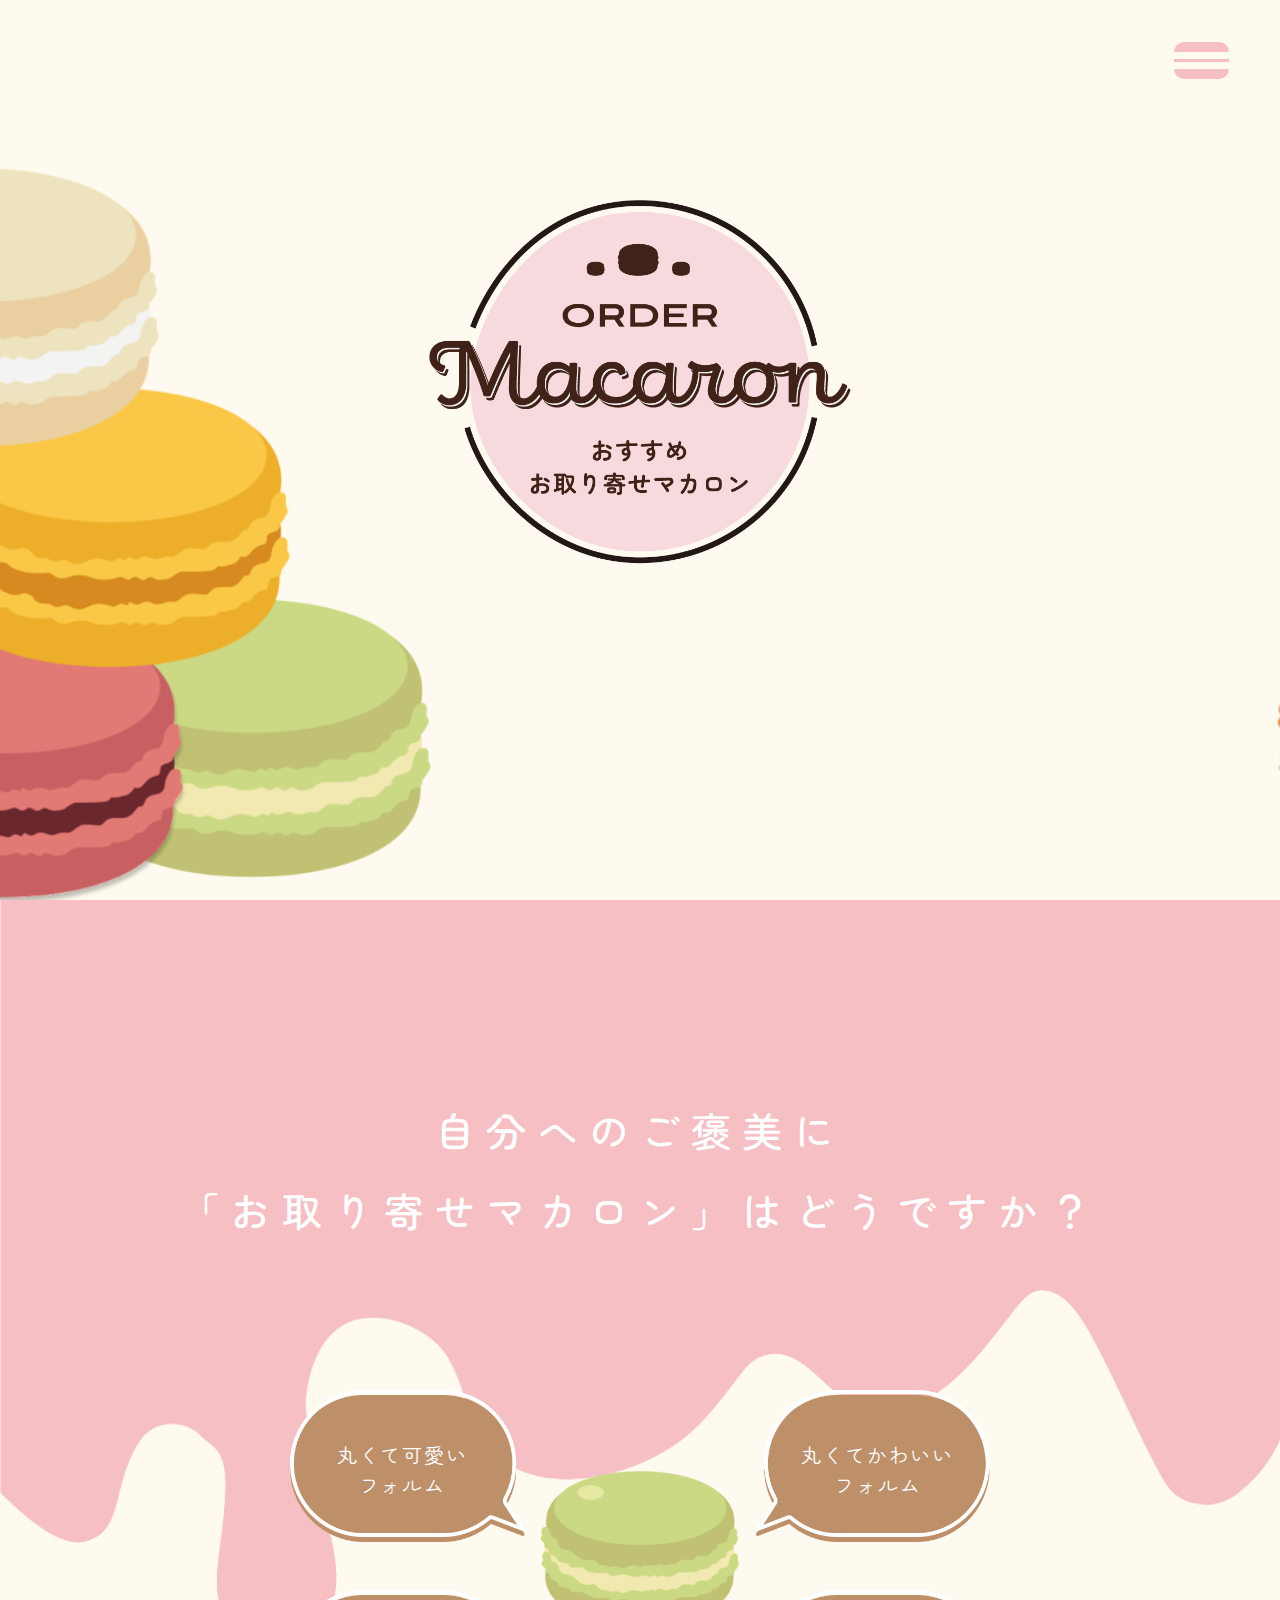
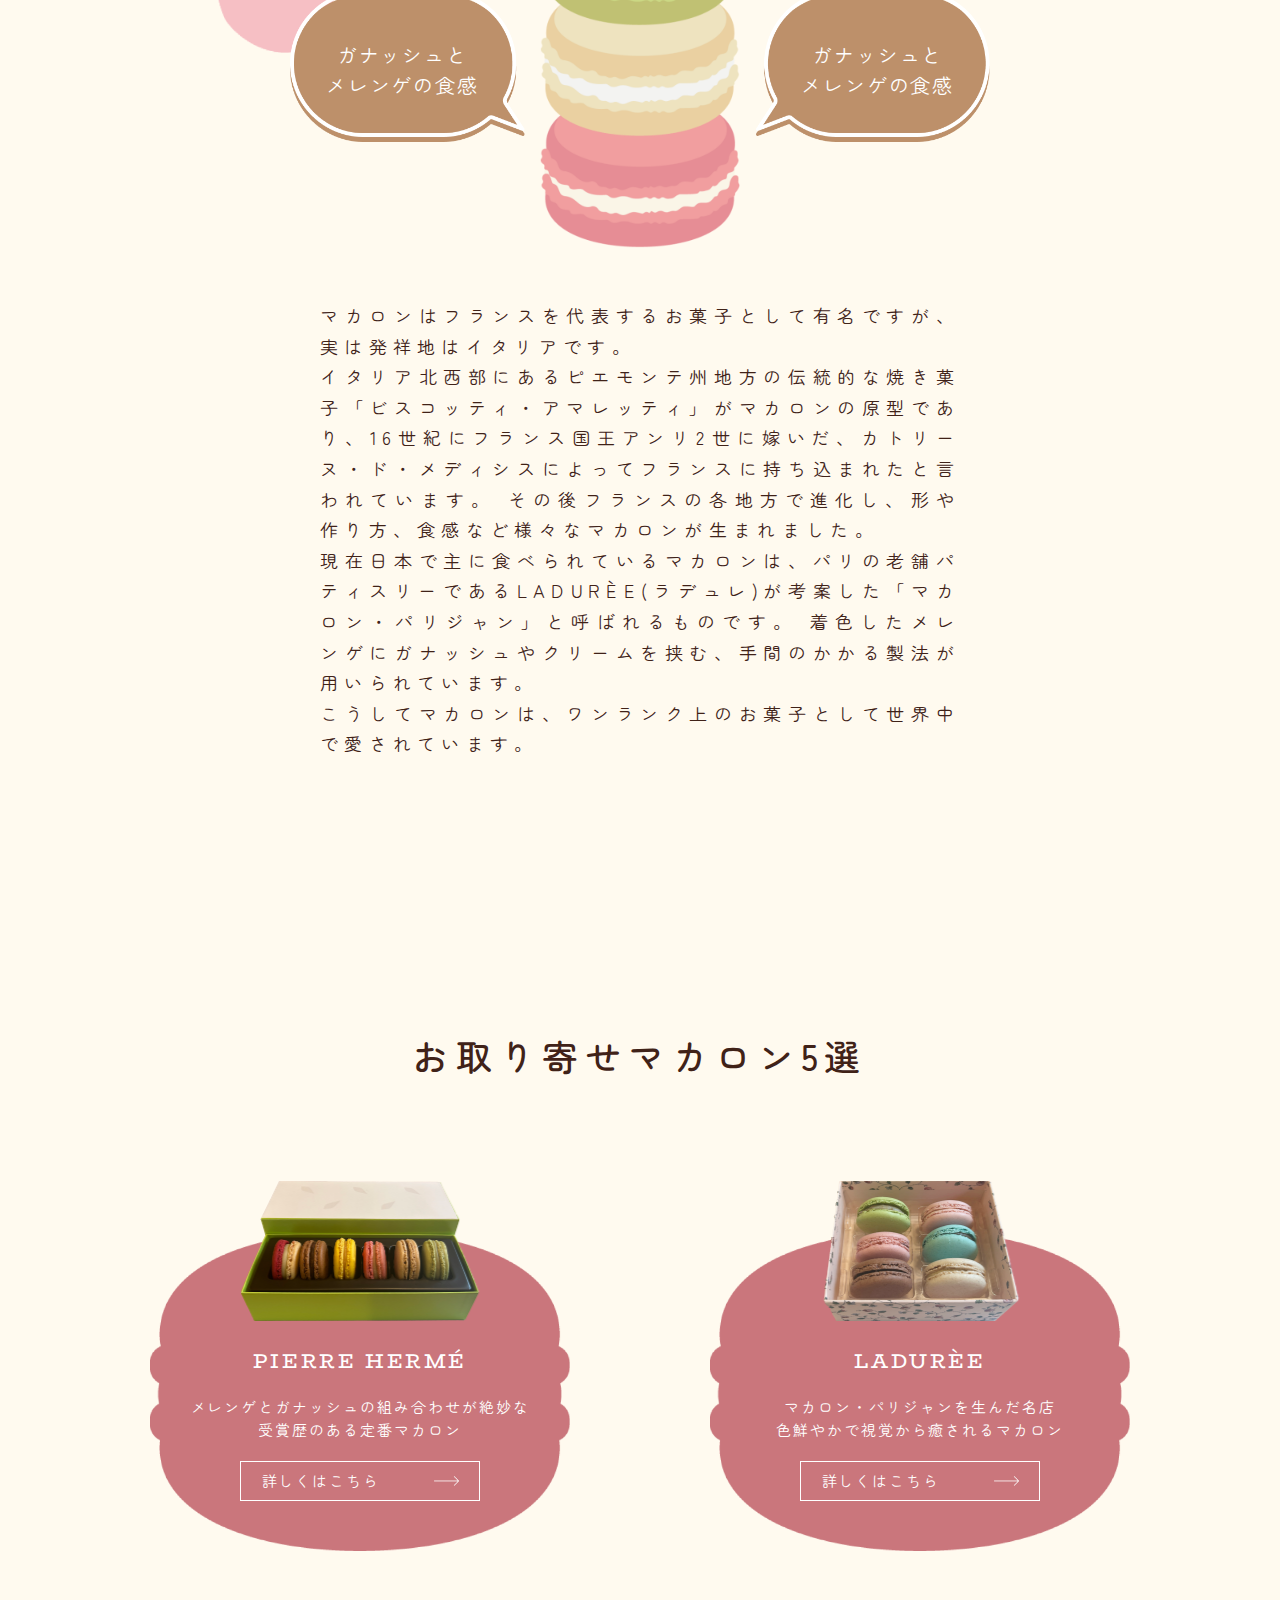
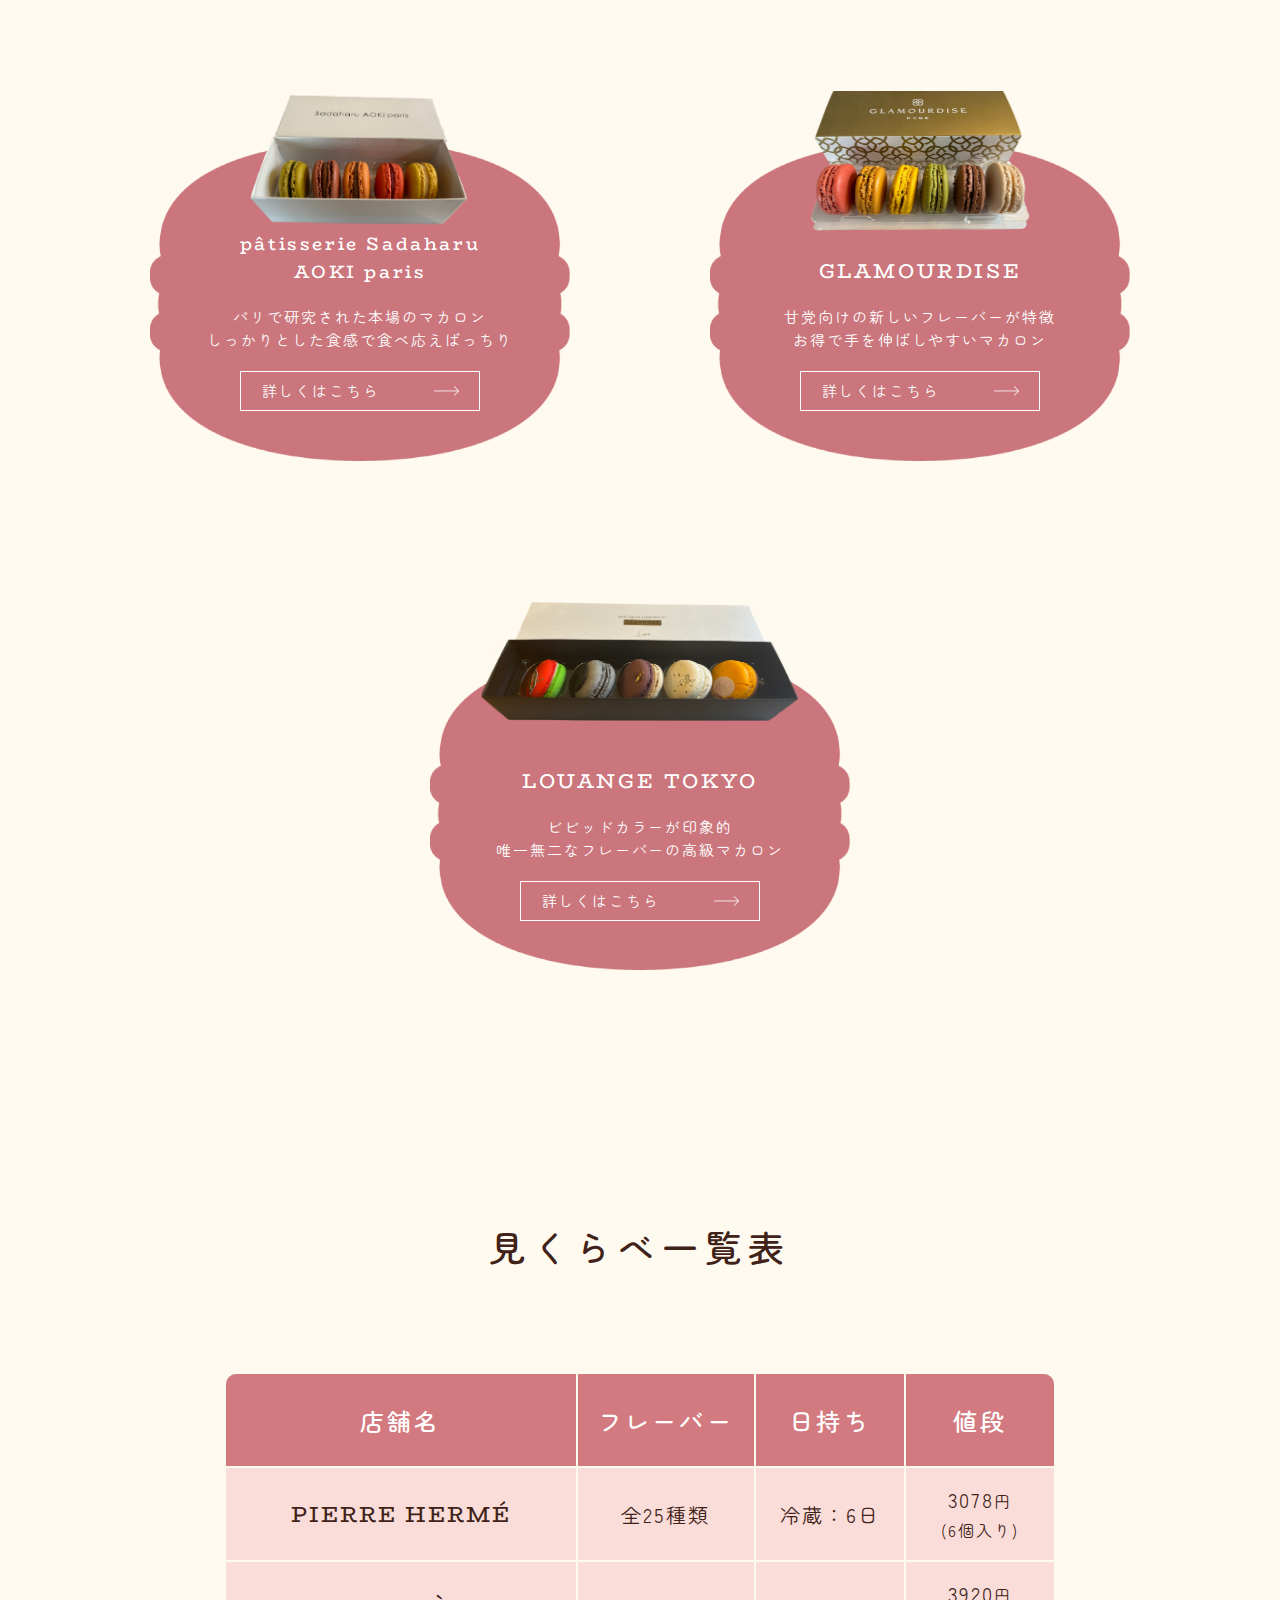
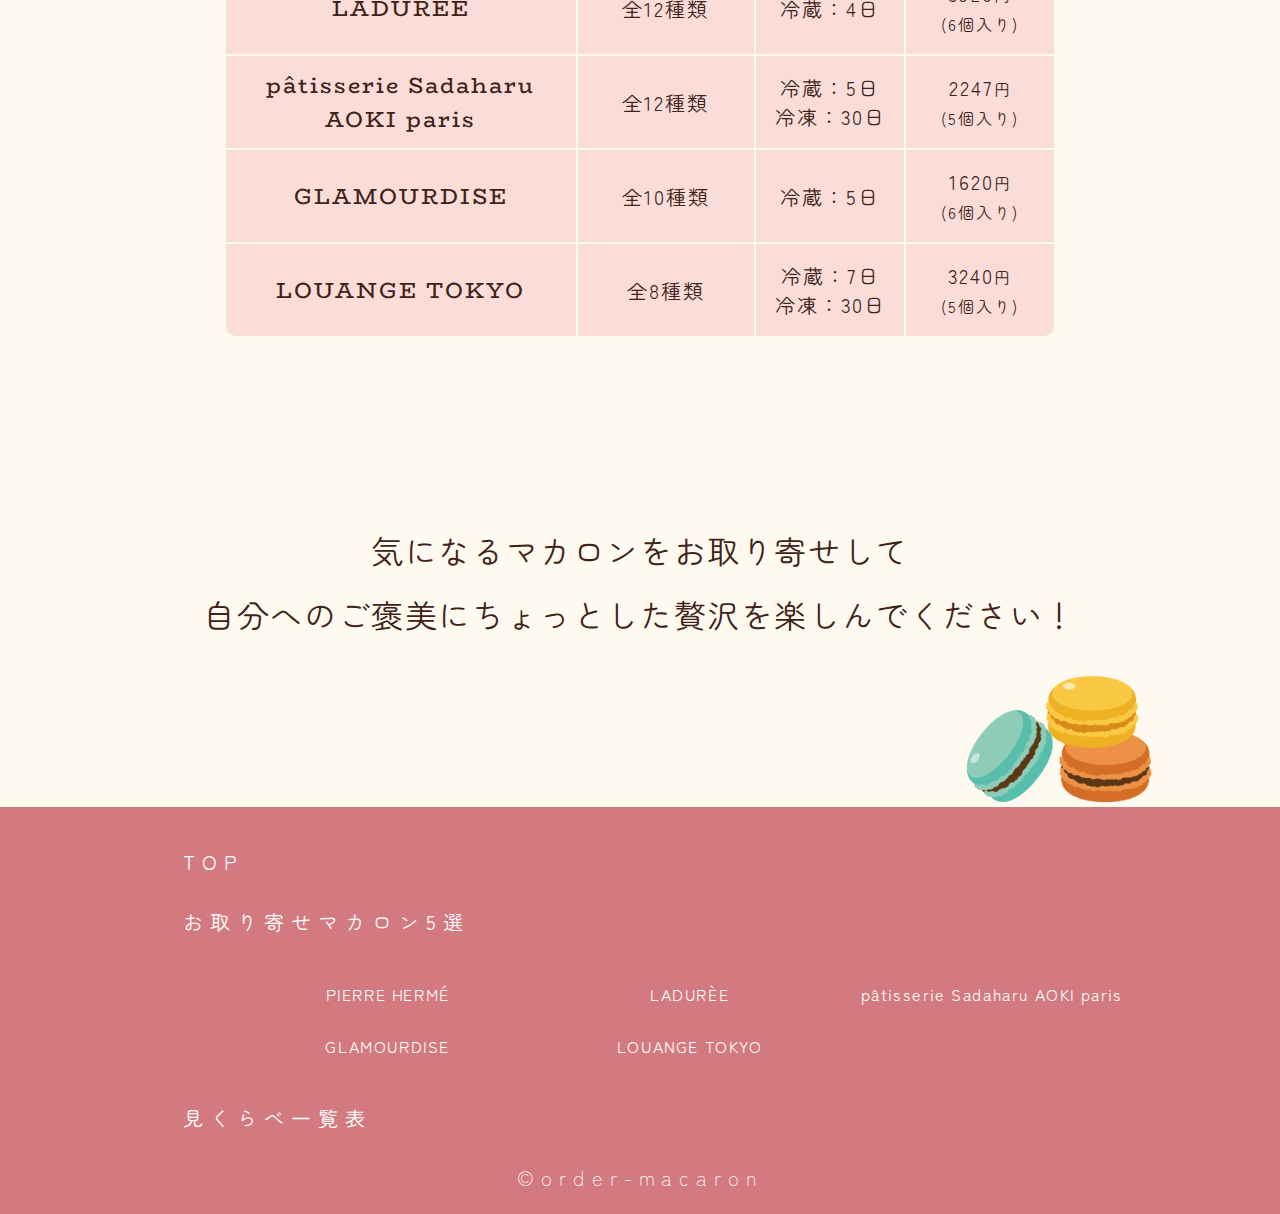
==== index.html @ c1f84b52 "9/28 11:53" ====
<!DOCTYPE html>
<html lang="ja">

<head>
    <meta charset="UTF-8">
    <meta name="viewport" content="width=device-width, initial-scale=1.0">
    <link rel="stylesheet" href="style.css">
    <link rel="shortcut icon" href="./img/favicon.ico">
    <link rel="preconnect" href="https://fonts.googleapis.com">
    <link rel="preconnect" href="https://fonts.gstatic.com" crossorigin>
    <link href="https://fonts.googleapis.com/css2?family=BioRhyme:wght@200;300;400&family=Zen+Maru+Gothic:wght@300;400;500&display=swap" rel="stylesheet">
    <script src="https://code.jquery.com/jquery-3.4.1.min.js" integrity="sha256-CSXorXvZcTkaix6Yvo6HppcZGetbYMGWSFlBw8HfCJo=" crossorigin="anonymous"></script>
    <script type="text/javascript" src="main.js"></script>
    <title>お取り寄せマカロン</title>
</head>

<body>
    <header>
        <div class="nav">
            <!-- ハンバーガーメニューの表示・非表示を切り替えるチェックボックス -->
            <input id="drawer_input" class="drawer_hidden" type="checkbox">
        
            <!-- ハンバーガーアイコン -->
            <label for="drawer_input" class="drawer_open"><span></span></label>
        
            <!-- メニュー -->
            <nav class="nav_content">
              <ul class="nav_list">
                <li class="nav_item nav_title">order-macaron</li>
                <li class="nav_item"><a href="index.html#firstview">TOP</a></li>
                <li class="nav_item"><a href="index.html#recommend">お取り寄せマカロン5選</a></li>
                <li class="nav_item"><div class="nav_shop">
                    <a href="pieere.html">PIERRE HERMÉ</a>
                    <a href="laduree.html">LADURÈE</a>
                    <a href="aoki.html">pâtisserie Sadaharu AOKI paris</a>
                    <a href="">GLAMOURDISE</a>
                    <a href="">LOUANGE TOKYO</a>
                </div></li>
                <li class="nav_item"><a href="index.html#summery-table">見くらべ一覧表</a></li>
              </ul>
            </nav>
            <div class="page-cover"></div>
        </div>
    </header>
    <section class="firstview" id="firstview">
        <h1><img class="logo" src="./img/logo8.png"></h1>
        <img class="sp-firstview" src="./img/firstview/sp_firstview.png">
    </section>
    <section class="about" id="about">
        <div class="about-image">
            <div class="about-background">
                <img class="about-pc" src="./img/about-bgimg-F6BFC4.png" alt="">
                <img class="about-sp" src="./img/about-bgimg-F6BFC4-SP.png" alt="">
            </div>
            <div class="about-contents">
                <p class="about-message">自分へのご褒美に</p>
                <p class="about-message ask">「お取り寄せマカロン」は<br class="message-br">どうですか？</p>
                <div class="about-main">
                    <div class="about-macarons">
                        <div class="macaron-tower">
                            <img class="green" src="./img/about/about-green.png" alt="">
                            <img class="white" src="./img/about/about-white.png" alt="">
                            <img class="pink" src="./img/about/about-pink.png" alt="">
                        </div>
                    </div>
                    <div class="speech-bubble">
                        <div class="speech-bubble-left">
                            <div class="left-top bubble-left">
                                <img class="bubble" src="./img/speech-bubble-left.png">
                                <p class="bubble-text">丸くて可愛い<br>フォルム</p>
                            </div>
                            <div class="left-bottom bubble-left">
                                <img class="bubble" src="./img/speech-bubble-left.png">
                                <p class="bubble-text">ガナッシュと<br>メレンゲの食感</p>
                            </div>
                        </div>
                        <div class="speech-bubble-right">
                            <div class="right-top bubble-right">
                                <img class="bubble" src="./img/speech-bubble-right.png">
                                <p class="bubble-text">丸くてかわいい<br>フォルム</p>
                            </div>
                            <div class="right-bottom bubble-right">
                                <img class="bubble" src="./img/speech-bubble-right.png">
                                <p class="bubble-text">ガナッシュと<br>メレンゲの食感</p>
                            </div>
                        </div>
                    </div>
                </div>
            </div>
        </div>
        <div class="about-text">
            <p class="history">マカロンはフランスを代表するお菓子として有名ですが、実は発祥地はイタリアです。<br>
                イタリア北西部にあるピエモンテ州地方の伝統的な焼き菓子「ビスコッティ・アマレッティ」がマカロンの原型であり、16世紀にフランス国王アンリ2世に嫁いだ、カトリーヌ・ド・メディシスによってフランスに持ち込まれたと言われています。
                その後フランスの各地方で進化し、形や作り方、食感など様々なマカロンが生まれました。<br>
                現在日本で主に食べられているマカロンは、パリの老舗パティスリーであるLADURÈE(ラデュレ)が考案した「マカロン・パリジャン」と呼ばれるものです。
                着色したメレンゲにガナッシュやクリームを挟む、手間のかかる製法が用いられています。<br>
                こうしてマカロンは、ワンランク上のお菓子として世界中で愛されています。
            </p>
        </div>
    </section>
    <section class="recommend" id="recommend">
        <h2>お取り寄せマカロン5選</h2>
        <div class="shop-info">
            <div class="shop pierre">
                <img class="shop-background" src="./img/shop-bgimg-D37A80.png" alt="">
                <div class="shop-text">
                    <img class="shop-image" src="./img/shop-img/pierre-img.png">
                    <h3>PIERRE HERMÉ</h3>
                    <p>メレンゲとガナッシュの組み合わせが絶妙な<br>
                        受賞歴のある定番マカロン</p>
                    <a href="pieere.html" class="btn">
                        <p>詳しくはこちら</p>
                        <img src="./img/arrow.png">
                    </a>
                </div>
            </div>
            <div class="shop laduree">
                <img class="shop-background" src="./img/shop-bgimg-D37A80.png" alt="">
                <div class="shop-text">
                    <img class="shop-image" src="./img/shop-img/laduree-img.png">
                    <h3>LADURÈE</h3>
                    <p>マカロン・パリジャンを生んだ名店<br>
                        色鮮やかで視覚から癒されるマカロン</p>
                    <a href="" class="btn">
                        <p>詳しくはこちら</p>
                        <img src="./img/arrow.png">
                    </a>
                </div>
            </div>
            <div class="shop aoki">
                <img class="shop-background" src="./img/shop-bgimg-D37A80.png" alt="">
                <div class="shop-text">
                    <img class="shop-image aoki-shop-image" src="./img/shop-img/aoki-img.png">
                    <h3>pâtisserie Sadaharu<br> 
                        AOKI paris</h3>
                    <p class="aoki-p">パリで研究された本場のマカロン<br>
                        しっかりとした食感で食べ応えばっちり</p>
                    <a href="" class="btn">
                        <p>詳しくはこちら</p>
                        <img src="./img/arrow.png">
                    </a>
                </div>
            </div>
            <div class="shop gramourdise">
                <img class="shop-background" src="./img/shop-bgimg-D37A80.png" alt="">
                <div class="shop-text">
                    <img class="shop-image" src="./img/shop-img/glamoudise-img.png">
                    <h3>GLAMOURDISE</h3>
                    <p>甘党向けの新しいフレーバーが特徴<br>
                        お得で手を伸ばしやすいマカロン</p>
                    <a href="" class="btn">
                        <p>詳しくはこちら</p>
                        <img src="./img/arrow.png">
                    </a>
                </div>
            </div>
            <div class="shop louange">
                <img class="shop-background" src="./img/shop-bgimg-D37A80.png" alt="">
                <div class="shop-text">
                    <img class="shop-image louage-shop-image" src="./img/shop-img/louange-img.png">
                    <h3>LOUANGE TOKYO</h3>
                    <p>ビビッドカラーが印象的<br>
                        唯一無二なフレーバーの高級マカロン</p>
                    <a href="" class="btn">
                        <p>詳しくはこちら</p>
                        <img src="./img/arrow.png">
                    </a>
                </div>
            </div>
        </div>
    </section>
    <section class="summary-table" id="summery-table">
        <h2>見くらべ一覧表</h2>
        <div class="table-pc">
            <table class="radius-table">
                <tr>
                    <th>店舗名</th>
                    <th>フレーバー</th>
                    <th>日持ち</th>
                    <th class="cost">値段</th>
                </tr>
                <tr>
                    <td class="shop-name"><a href="">PIERRE HERMÉ</a></td>
                    <td>全25種類</td>
                    <td class="keep-date">冷蔵：6日</td>
                    <td class="cost">3078<span>円<br>(6個入り)</span></td>
                </tr>
                <tr>
                    <td class="shop-name"><a href="">LADURÈE</a></td>
                    <td>全12種類</td>
                    <td class="keep-date">冷蔵：4日</td>
                    <td class="cost">3920<span>円<br>(6個入り)</span></td>
                </tr>
                <tr>
                    <td class="shop-name"><a href="">pâtisserie Sadaharu<br>AOKI paris</a></td>
                    <td>全12種類</td>
                    <td class="keep-date">冷蔵：5日<br>冷凍：30日</td>
                    <td class="cost">2247<span>円<br>(5個入り)</span></td>
                </tr>
                <tr>
                    <td class="shop-name"><a href="">GLAMOURDISE</a></td>
                    <td>全10種類</td>
                    <td class="keep-date">冷蔵：5日</td>
                    <td class="cost">1620<span>円<br>(6個入り)</span></td>
                </tr>
                <tr>
                    <td class="shop-name"><a href="">LOUANGE TOKYO</a></td>
                    <td>全8種類</td>
                    <td class="keep-date">冷蔵：7日<br>冷凍：30日</td>
                    <td class="cost">3240<span>円<br>(5個入り)</span></td>
                </tr>
            </table>
        </div>
        <div class="table-sp-cover">
            <div class="table-sp">
                <table class="each-table">
                    <tr><th class="shop-name">PIERRE HERMÉ</th></tr>
                    <tr><td class="shop-table-info">
                        <div>
                            <p>フレーバー<br><span>全25種類</span></p>
                            <p>日持ち<br><span>冷蔵：6日</span></p>
                            <p>値段<br><span>3078</span>円(6個入)</p>
                        </div>
                    </td></tr>
                </table>
                <table class="each-table">
                    <tr><th class="shop-name">LADURÈE</th></tr>
                    <tr><td class="shop-table-info">
                        <div>
                            <p>フレーバー<br><span>全12種類</span></p>
                            <p>日持ち<br><span>冷蔵：4日</span></p>
                            <p>値段<br><span>3920</span>円(6個入)</p>
                        </div>
                    </td></tr>
                </table>
                <table class="each-table aoki-sp">
                    <tr><th class="shop-name">pâtisserie Sadaharu AOKI paris</th></tr>
                    <tr><td class="shop-table-info">
                        <div>
                            <p>フレーバー<br><span>全12種類</span></p>
                            <p>日持ち<br><span>冷蔵：5日<br>冷凍：30日</span></p>
                            <p>値段<br><span>2247</span>円(5個入)</p>
                        </div>
                    </td></tr>
                </table>
                <table class="each-table">
                    <tr><th class="shop-name">GLAMOURDISE</th></tr>
                    <tr><td class="shop-table-info">
                        <div>
                            <p>フレーバー<br><span>全10種類</span></p>
                            <p>日持ち<br><span>冷蔵：5日</span></p>
                            <p>値段<br><span>1620</span>円(6個入)</p>
                        </div>
                    </td></tr>
                </table>
                <table class="each-table">
                    <tr><th class="shop-name">LOUANGE TOKYO</th></tr>
                    <tr><td class="shop-table-info">
                        <div>
                            <p>フレーバー<br><span>全8種類</span></p>
                            <p>日持ち<br><span>冷蔵：7日<br>冷凍：30日</span></p>
                            <p>値段<br><span>3240</span>円(5個入)</p>
                        </div>
                    </td></tr>
                </table>
            </div>
        </div>
        <p>気になるマカロンをお取り寄せして<br>
            自分へのご褒美に<br class="message-br">ちょっとした贅沢を楽しんでください！</p>
        <img src="./img/last-message-macaron.png">
    </section>
    <footer>
        <div class="footer-contents">
            <p><a href="#firstview">TOP</a></p>
            <p><a href="#recommend">お取り寄せマカロン5選</a></p>
            <table>
                <tr class="table-top">
                    <td><a href="pieere.html">PIERRE HERMÉ</a></td>
                    <td><a href="laduree.html">LADURÈE</a></td>
                    <td><a href="aoki.html">pâtisserie Sadaharu AOKI paris</a></td>
                </tr>
                <tr class="table-bottom">
                    <td><a href="">GLAMOURDISE</a></td>
                    <td><a href="">LOUANGE TOKYO</a></td>
                </tr>
            </table>
            <p><a href="#summery-table">見くらべ一覧表</a></p>
        </div>
        <p class="copywrite">&copy;order-macaron</p>
    </footer>
</body>

</html>
---- style.css ----
*{
    box-sizing: border-box;
    padding: 0;
    margin: 0;
    font-family: Zen Maru Gothic;
    text-decoration: none;
    list-style: none;
    border: none;
}

body{
    background-color: #FFFAEF;
}

.drawer_hidden {
    display: none;
  }
  
  .drawer_open {
    display: flex;
    height: 34px;
    width: 96%;
    padding-top: 60px;
    justify-content: flex-end;
    align-items: center;
    position: fixed;
    z-index: 100;
    cursor: pointer;
  }
 
  .drawer_open span,
  .drawer_open span:before,
  .drawer_open span:after {
    content: '';
    display: block;
    height: 3px;
    width: 55px;
    background: #F6BFC4;
    transition: 0.5s;
    position: absolute;
  }

  @media screen and (max-width:390px){
    .drawer_open span,
    .drawer_open span:before,
    .drawer_open span:after {
        width: 40px;
    }
  }
  .drawer_open span:before{
    height: 10px;
    border-radius: 15px 15px 0 0;
  }

  .drawer_open span:after{
    height: 10px;
    border-radius: 0 0 15px 15px;
  }

  .drawer_open span:before {
    bottom: 10px;
  }

  .drawer_open span:after {
    top: 10px;
  }

  @media screen and (max-width:390px){
    .drawer_open span:before{
        bottom: 6px;
    }

    .drawer_open span:after {
        top: 6px;
      }
  }

  #drawer_input:checked ~ .drawer_open span {
    background: rgba(255, 255, 255, 0);
  }
  
  #drawer_input:checked ~ .drawer_open span::before {
    bottom: 0;
    height: 3px;
    border-radius: 0;
    transform: rotate(45deg);
  }
  
  #drawer_input:checked ~ .drawer_open span::after {
    top: 0;
    height: 3px;
    border-radius: 0;
    transform: rotate(-45deg);
  }
    
  .nav_content {
    width: 100%;
    height: 100%;
    position: fixed;
    top: -120%;
    bottom: 100%;
    z-index: 99;
    background-image: url(./img/about-bgimg-402218.png);
    background-size: cover;
    transition: .5s;
  }

  @media screen and (max-width:390px){
    .nav_content{
        background-image: url(./img/about-bgimg-402218-SP.png);
        background-size: cover;
    }
  }
  
  .nav_list {
    list-style: none;
    margin-top: 36px;
  }

  .nav_list li{
    margin-bottom: 50px;
  }

  .nav_list li:nth-child(2){
    margin-top: 80px;
    margin-left: 200px;
  }

  .nav_list li:nth-child(3){
    margin-left: 200px;
  }

  .nav_list li:nth-child(4){
    margin-bottom: 0;
    margin-left: 200px;
  }

  .nav_list li:nth-child(5){
    margin-left: 200px;
  }

  .nav_title{
    color: #FFF;
    text-align: center;
    font-family: BioRhyme;
    font-size: 24px;
    font-style: normal;
    font-weight: 200;
    line-height: 150.023%;
    letter-spacing: 11.2px;
    margin-left: 0;
  }

  .nav_list a{
    color: #FFF;
    text-align: justify;
    font-family: Zen Maru Gothic;
    font-size: 26px;
    font-style: normal;
    font-weight: 400;
    line-height: 150.023%;
    letter-spacing: 9.8px;
    transition: 0.5s;
  }

.nav_shop{
    display: flex;
    flex-wrap: wrap;
    padding-left: 80px;
    font-size: 16px;
    width: 90%;
}

.nav_shop a{
    font-size: 20px;
    line-height: normal;
    letter-spacing: 2px;
    width: 370px;
    padding-bottom: 50px;
}

@media screen and (max-width:390px){
    .nav li{
        margin-bottom: 40px;
    }

    .nav_title{
        font-size: 13px;
        letter-spacing: 3.85px;
    }

    .nav_list a{
        font-size: 15px;
        letter-spacing: 5.25px;
    }

    .nav_shop{
        padding-left: 10.25%;
    }

    .nav_shop a{
        font-size: 14px;
        letter-spacing: 1.4px;
        padding-bottom: 25px;
    }

    .nav_list li:nth-child(2){
        margin-top: 80px;
        margin-left: 11.53%;
      }
    
      .nav_list li:nth-child(3){
        margin-left: 11.53%;
      }
    
      .nav_list li:nth-child(4){
        margin-bottom: 15px;
        margin-left: 11.53%;
      }
    
      .nav_list li:nth-child(5){
        margin-left: 11.53%;
      }
}

  .nav_list a:hover{
    color: #F6BFC4;
  }

  
  #drawer_input:checked ~ .nav_content {
    bottom: 10%;
    top: 0;
  }

  #drawer_input:checked ~ .page-cover{
	position: fixed;
	width: 100%;
	height: 100%;
	top: 0;
	left: 0;
	z-index: 90;
	background: #000;
    opacity: 0.5;
	display: block;
}

.firstview{
    height: 100vh;
    background-image: url(./img/pc-firstview.png);
    background-color: #FFFAEF;
    background-size: cover;
    text-align: center;
}

.logo{
    display: block;
    margin: 0 auto;
    width: 33%;
    padding-top: 200px;
}

@media screen and (max-width:390px){
    .firstview{
        background-image: none;
        height: 840px;
    }

    .logo{
        width: 64%;
    }
}


.sp-firstview{
    display: none;
}

@media screen and (max-width:390px){
    .sp-firstview{
        display: block;
        width: 70%;
        margin: 0 auto;
        margin-top: 150px;
    }
}

.about{
    position: relative;
}

.about-background{
    position: absolute;
    z-index: -1;
}

.about-background img{
    width: 100%;
}

.about-pc{
    display: block;
}

.about-sp{
    display: none;
}

@media screen and (max-width:390px){
    .about-pc{
        display: none;
    }

    .about-sp{
        display: block;
    }
}

.about-contents{
    padding-top: 200px;
    height: 100vh;
}

.about-message{
    color: #FFF;
    text-align: center;
    font-size: 40px;
    font-weight: 500;
    line-height: 150%;
    letter-spacing: 11.2px;

}

.message-br{
    display: none;
}

@media screen and (max-width:390px){
    .about-contents{
    padding-top: 50px;
    height: auto;
    }

    .about-message{
    font-size: 20px;
    line-height: 250%;
    letter-spacing: 8px;
    }

    .message-br{
        display: block;
    }
}

.ask{
    margin-top: 20px;
    margin-bottom: 150px;
}

.macaron-tower{
    position: relative;
    width: 200px;
    height: 370px;
    margin: 0 auto;
    margin-top: 80px;
}

@media screen and (max-width:390px){
    .macaron-tower{
        width: 100px;
        height: 195px;
        margin-top: 0px;
    }
}

.macaron-tower img{
    width: 100%;
}

.green{
    position: absolute;
    z-index: 3;
    top: 0;
}

.white{
    position: absolute;
    z-index: 2;
    top: 30%;
}

.pink{
    position: absolute;
    z-index: 1;
    top: 60%;
}

.about-main{
    position: relative;
}

.about-macarons{
    position: absolute;
    left: 50%;
    transform: translateX(-50%);
}

.speech-bubble{
    position: absolute; 
    display: flex;
    gap: 33%;
    margin: 0 auto;
    left: 50%;
    transform: translateX(-50%);
}

.speech-bubble-left{
    display: flex;
    flex-direction: column;
    width: 350px;
}

.bubble-left{
    position: relative;
}

.left-bottom{
    top: 200px;
}

.bubble{
    position: absolute;
    width: 100%;
}

.bubble-text{
    position: absolute;
    top: 50px;
    width: 100%;
    z-index: 2;
    color: #fff;
    text-align: center;
    font-family: Zen Maru Gothic;
    font-size: 20px;
    font-weight: 400;
    line-height: 150%;
    letter-spacing: 1.8px;
}

.speech-bubble-left p{
    padding-right: 10px;
}

.speech-bubble-right{
    display: flex;
    flex-direction: column;
    width: 350px;
}

.bubble-right{
    position: relative;
}

.right-bottom{
    top: 200px;
}

.speech-bubble-right p{
    padding-left: 10px;
}

@media screen and (max-width:390px){
    .about-main{
        top: -130px;
    }

    .about-macarons{
        top: 30px;
    }

    .left-bottom{
        top: 100px;
    }

    .right-bottom{
        top: 100px;
    }

    .speech-bubble{
        gap: 25%;
    }

    .speech-bubble-left{
        width: 160px;
    }

    .speech-bubble-right{
        width: 160px;
        margin-top: 35px;
    }

    .speech-bubble-left p{
        padding-right: 5px;
    }

    .speech-bubble-right p{
        padding-left: 5px;
    }

    .bubble-text{
        font-size: 12px;
        font-style: normal;
        font-weight: 400;
        line-height: 150%;
        letter-spacing: 1.8px;
        top: 21px;
    }
}

.about-text{
    margin-top: 100px;
}

.history{
    width: 50%;
    color: #402218;
    font-family: Zen Maru Gothic;
    font-size: 18px;
    font-style: normal;
    font-weight: 400;
    line-height: 170%;
    letter-spacing: 6.3px;
    text-align: justify;
    display: block;
    margin: 0 auto;
}

@media screen and (max-width:390px) {
    .about-text{
        margin-top: 300px;
    }

    .history{
        width: 82%;
        font-size: 15px;
        line-height: 150%;
        letter-spacing: 2.7px;
    }
}

.recommend{
    margin-top: 270px;
}

h2{
    color: #402218;
    text-align: center;
    font-family: Zen Maru Gothic;
    font-size: 36px;
    font-style: normal;
    font-weight: 500;
    letter-spacing: 7.2px;
}

@media screen and (max-width: 390px){
    .recommend{
        margin-top: 135px;
    }

    h2{
        font-size: 20px;
        font-style: normal;
        font-weight: 400;
        line-height: 100.023%;
        letter-spacing: 4px;
    }
}

.shop-info{
    margin: 0 auto;
    margin-top: 150px;
    display: flex;
    flex-wrap: wrap;
    justify-content: center;
    max-width: 1000px;
    gap: 140px;
}

.shop{
    width: 420px;
    display: flex;
    flex-direction: column;
    justify-content: center;
    margin-bottom: 50px;
}

.shop-background{
    width: 100%;
    position: relative;
}

.shop-text{
    position: absolute;
    text-align: center;
    width: 420px;
    display: flex;
    flex-direction: column;
    justify-content: center;
}

@media screen and (max-width:390px){
    .shop{
        width: 320px;
    }

    .shop-text{
        width: 320px;
    }
}

.shop-image{
    position: absolute;
    left: 50%;
    top: -45%;
    transform: translateX(-50%);
    height: 140px;
    display: block;
    margin: 0 auto;
}

.aoki.shop-image{
    top: -30%;
}

.louage-shop-image{
    height: 120px;
}

@media screen and (max-width:390px){
    .shop-image{
        top: -30%;
        height: 103px;
    }

    .aoki-shop-image{
        top: -40%;
    }

    .louage-shop-image{
        height: 90px;
    }
}

.shop-text h3{
    color: #fff;
    text-align: center;
    font-family: BioRhyme;
    font-size: 20px;
    font-style: normal;
    font-weight: 400;
    line-height: normal;
    letter-spacing: 2.6px;
    padding-top: 65px;
}

.aoki h3{
    font-size: 18px;
    padding-top: 40px;
}

@media screen and (max-width:390px){
    .aoki h3{
        font-size: 18px;
        line-height: 110%;
        letter-spacing: 1.8px;
    }
}

.shop-text p{
    color: #fff;
    text-align: center;
    font-family: Zen Maru Gothic;
    font-size: 15px;
    font-style: normal;
    font-weight: 400;
    line-height: 150.023%;
    letter-spacing: 1.95px;
    margin: 20px 0;
}

@media screen and (max-width:390px){
    .shop-text p{
        font-size: 13px;
        font-weight: 300;
        letter-spacing: 1.69px;
        margin: 15px 0;
    }
}

.aoki-p{
    margin-top: 0px;
}

.btn{
    color: #fff;
    display: flex;
    align-items: center;
    justify-content: space-between;
    border: #FFF solid 1px;
    height: 40px;
    margin: 0 90px;
    padding: 0 20.5px;
}

.btn img{
    width: 25px;
    height: 10px;
}

@media screen and (max-width:390px){
    .btn{
        padding: 0 7px;
        width: 166px;
        height: 35px;
        margin: 0 auto;
    }

    .btn img{
        width: 22.5px;
    }
}

.summary-table{
    margin-top: 200px;
}

.summary-table h2{
    margin-bottom: 100px;
}

.summary-table table{
    width: 65%;
    margin: 0 auto;
    border-width: none;
}

.summary-table th{
    background-color: #D37A80;
    height: 92px;
    color: #fff;
    font-size: 24px;
    font-style: normal;
    font-weight: 500;
    line-height: normal;
    letter-spacing: 3.12px;
    border: none;
}

.summary-table td{
    height: 92px;
    color: #402218;
    text-align: center;
    font-family: Zen Maru Gothic;
    font-size: 20px;
    font-style: normal;
    font-weight: 400;
    line-height: normal;
    letter-spacing: 2px;
    border: none;
}

.radius-table span{
    font-size: 16px;
}

.summary-table tr{
    background-color: rgba(246, 191, 196, 0.50);
    transition: 0.5s;
}

.summary-table tr:hover{
    background-color: rgba(246, 191, 196, 1.0);
}

.radius-table tr:first-child>*:first-child{
    border-radius: 10px 0 0 0;
}
.radius-table tr:first-child>*:last-child{
    border-radius: 0 10px 0 0;
}
.radius-table tr:last-child>*:first-child{
    border-radius: 0 0 0 10px;
}
.radius-table tr:last-child>*:last-child{
    border-radius: 0 0 10px 0;
}

.shop-name a{
    color: #402218;
    font-family: BioRhyme;
    font-size: 22px;
}

.keep-date{
    text-align: left;
    width: 18%;
}

.cost{
    width: 18%;
}

.summary-table p{
    color: #402218;
    text-align: center;
    font-family: Zen Maru Gothic;
    font-size: 32px;
    font-style: normal;
    font-weight: 400;
    line-height: 200%;
    letter-spacing: 1.6px;
    margin: 180px 0 30px;
}

.summary-table img{
    width: 15%;
    margin-left: 75%;
}

@media screen and (max-width:390px){
    .summary-table p{
        font-size: 16px;
        line-height: 250%; /* 40px */
        letter-spacing: 0.8px;
        margin-top: 100px;
    }

    .summary-table img{
        width: 35.9%;
        margin-left: 60%;
    }
}

.table-sp{
    display: none;
}

@media screen and (max-width:390px){
    .table-pc{
        display: none;
    }

    .table-sp{
        display: inline-block;
        width: 320px;
        margin-left: auto;
        margin-right: auto;
    }

    .table-sp-cover{
        text-align: center;
    }

    .summary-table table{
        width: 100%;
        display: flex;
        flex-direction: column;
        justify-content: center;
        margin-bottom: 30px;
    }

    .shop-table-info{
        width: 320px;
        height: 78px;
    }

    .each-table th{
        height: 40px;
        font-family: BioRhyme;
        font-size: 18px;
        line-height: normal;
        letter-spacing: 2px;
    }

    .aoki-sp th{
        font-size: 15px;
        letter-spacing: 1.8px;
    }

    .shop-table-info div{
        display: flex;
        flex-direction: row;
        justify-content: space-around;
        margin-top: 0;
        width: 320px;
    }

    .shop-table-info p{
        color: #402218;
        text-align: left;
        font-family: Zen Maru Gothic;
        font-size: 11px;
        font-style: normal;
        font-weight: 400;
        line-height: normal;
        letter-spacing: 1.1px;
        margin-top: 0;
        margin-bottom: 0;
    }

    .shop-table-info span{
        font-size: 15px;
        letter-spacing: 1.5px;
    }
}

footer{
    background-color: #D37A80;
    color: #FFF;
}

.footer-contents{
    padding: 40px 0 0 14.3%;
}

@media screen and (max-width:390px){
    .footer-contents{
        display: none;
    }
}

footer a{
    color: #fff;
    transition: 0.5s;
}

.footer-contents p{
    font-family: Zen Maru Gothic;
    font-size: 20px;
    font-style: normal;
    font-weight: 400;
    line-height: 150%;
    letter-spacing: 7px;
    padding-bottom: 30px;
}

.footer-contents a:hover{
    color: #F6BFC4;
}

.footer-contents table{
    margin-bottom: 30px;
    margin-left: 4.8%;
}

.footer-contents td{
    text-align: center;
    width: 300px;
    height: 50px;
}

.footer-contents td a{
    font-size: 16px;
    font-style: normal;
    font-weight: 400;
    line-height: normal;
    letter-spacing: 1.6px;
}


.copywrite{
    color: #FFF;
    text-align: center;
    font-family: Zen Maru Gothic;
    font-size: 20px;
    font-style: normal;
    font-weight: 300;
    line-height: 150%;
    letter-spacing: 7px;
    padding-bottom: 21px;
}

@media screen and (max-width:390px){
    .footer-contents p{
        margin-bottom: 0;
    }

    .copywrite{
        font-size: 12px;
        font-weight: 200;
        line-height: 150.023%;
        letter-spacing: 3.85px;
        padding: 7px 0 7px 0;
    }
}
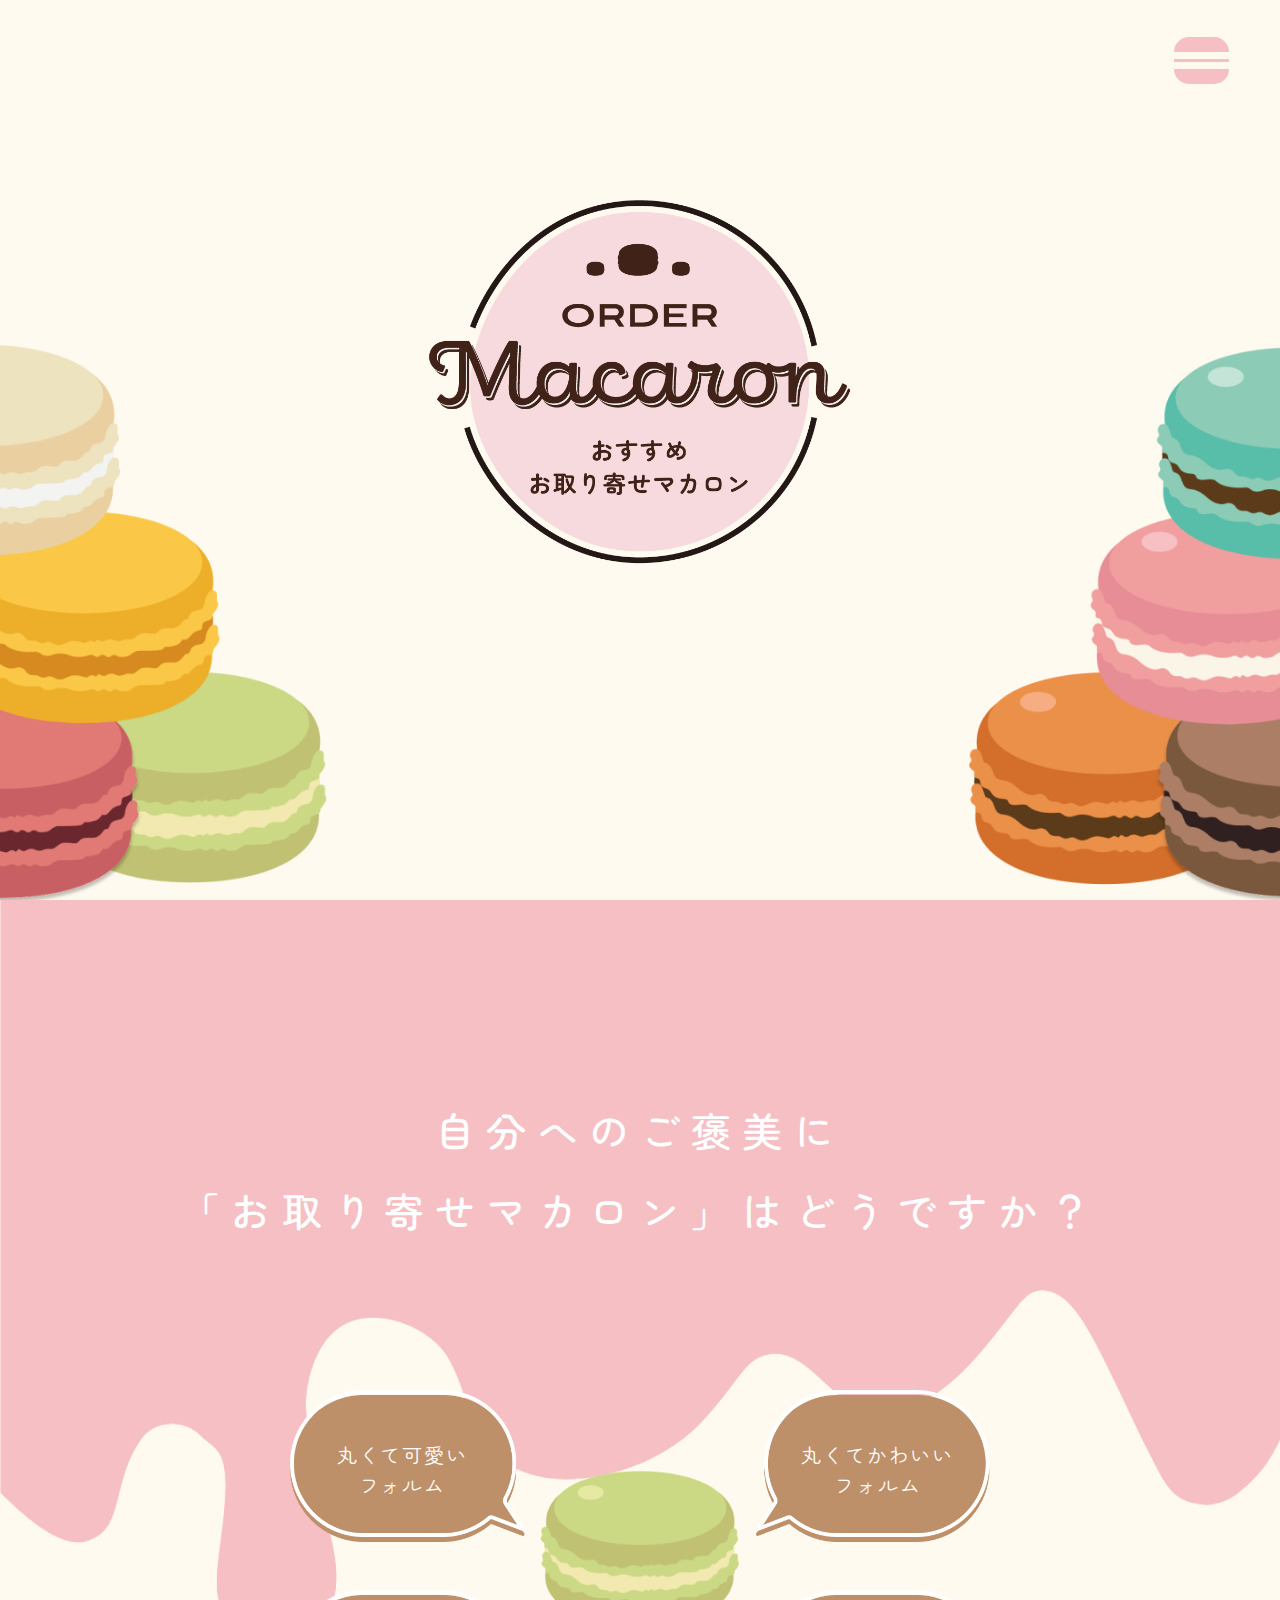
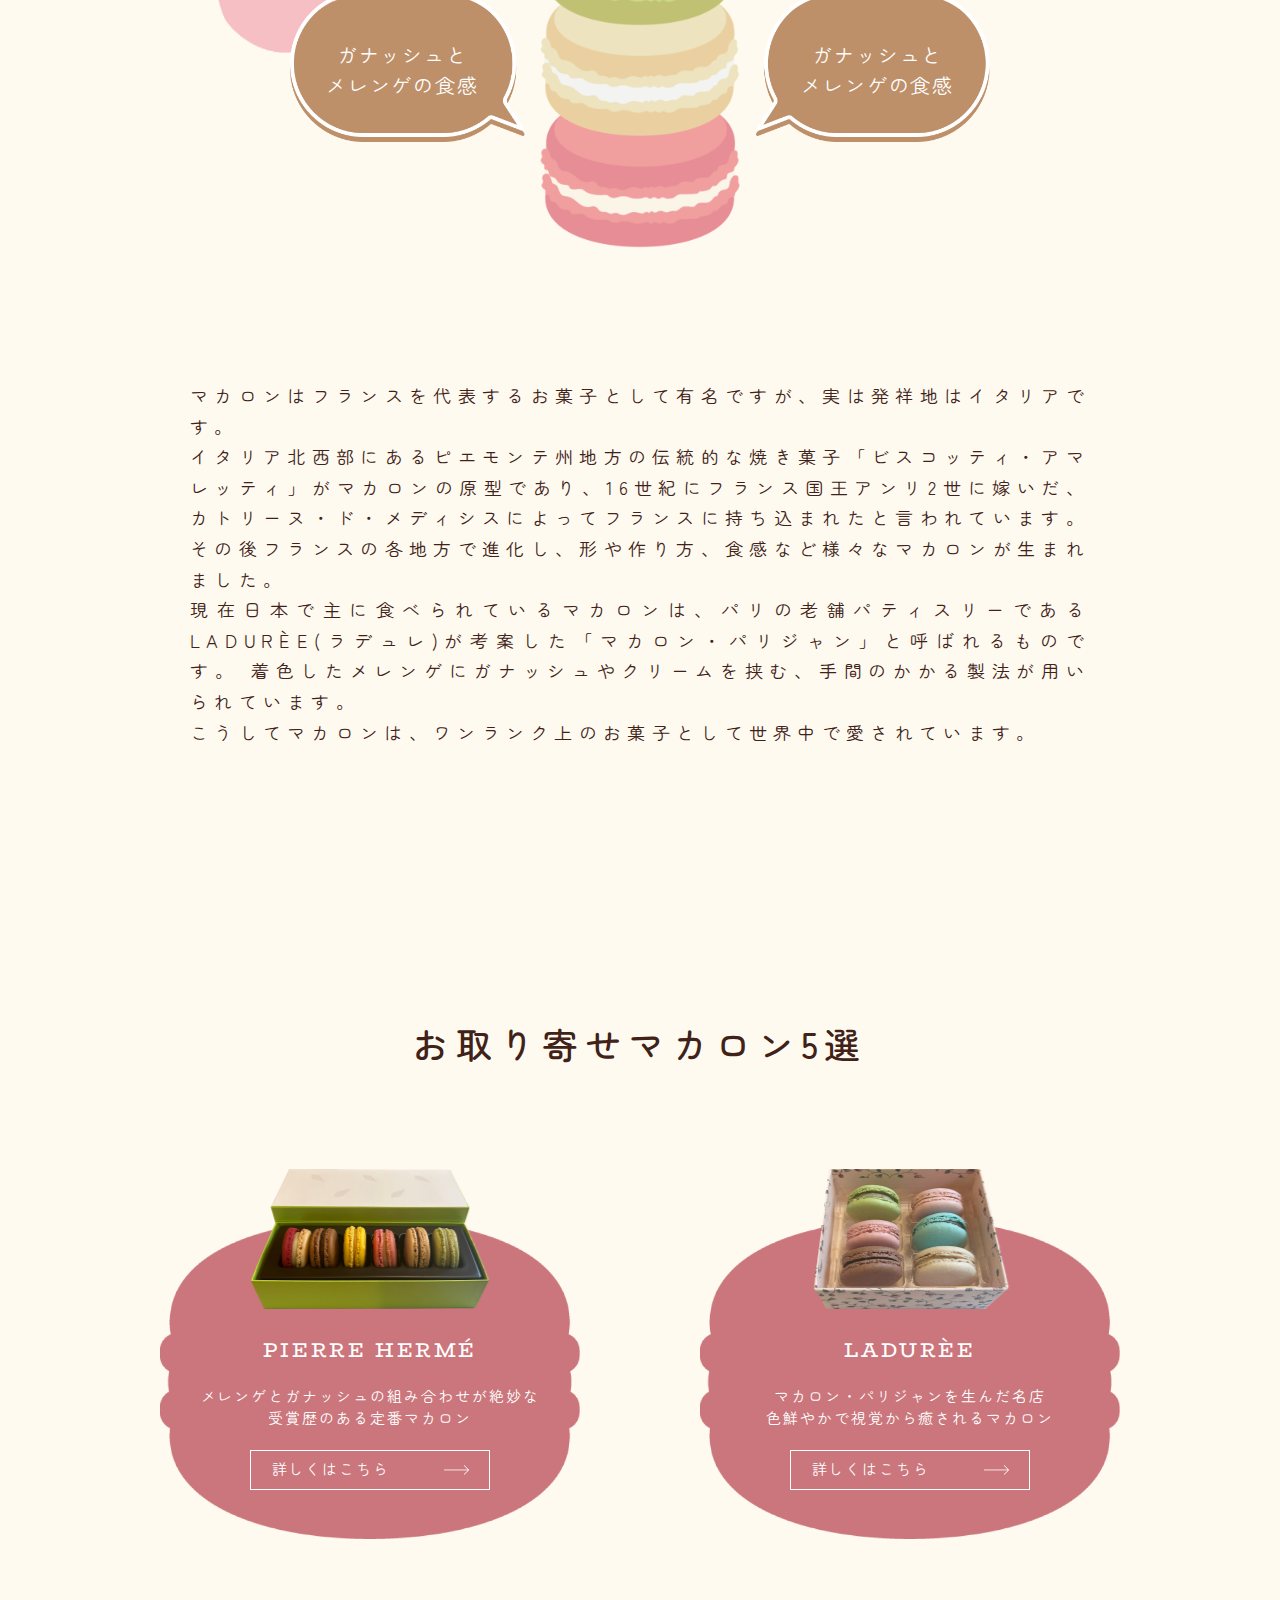
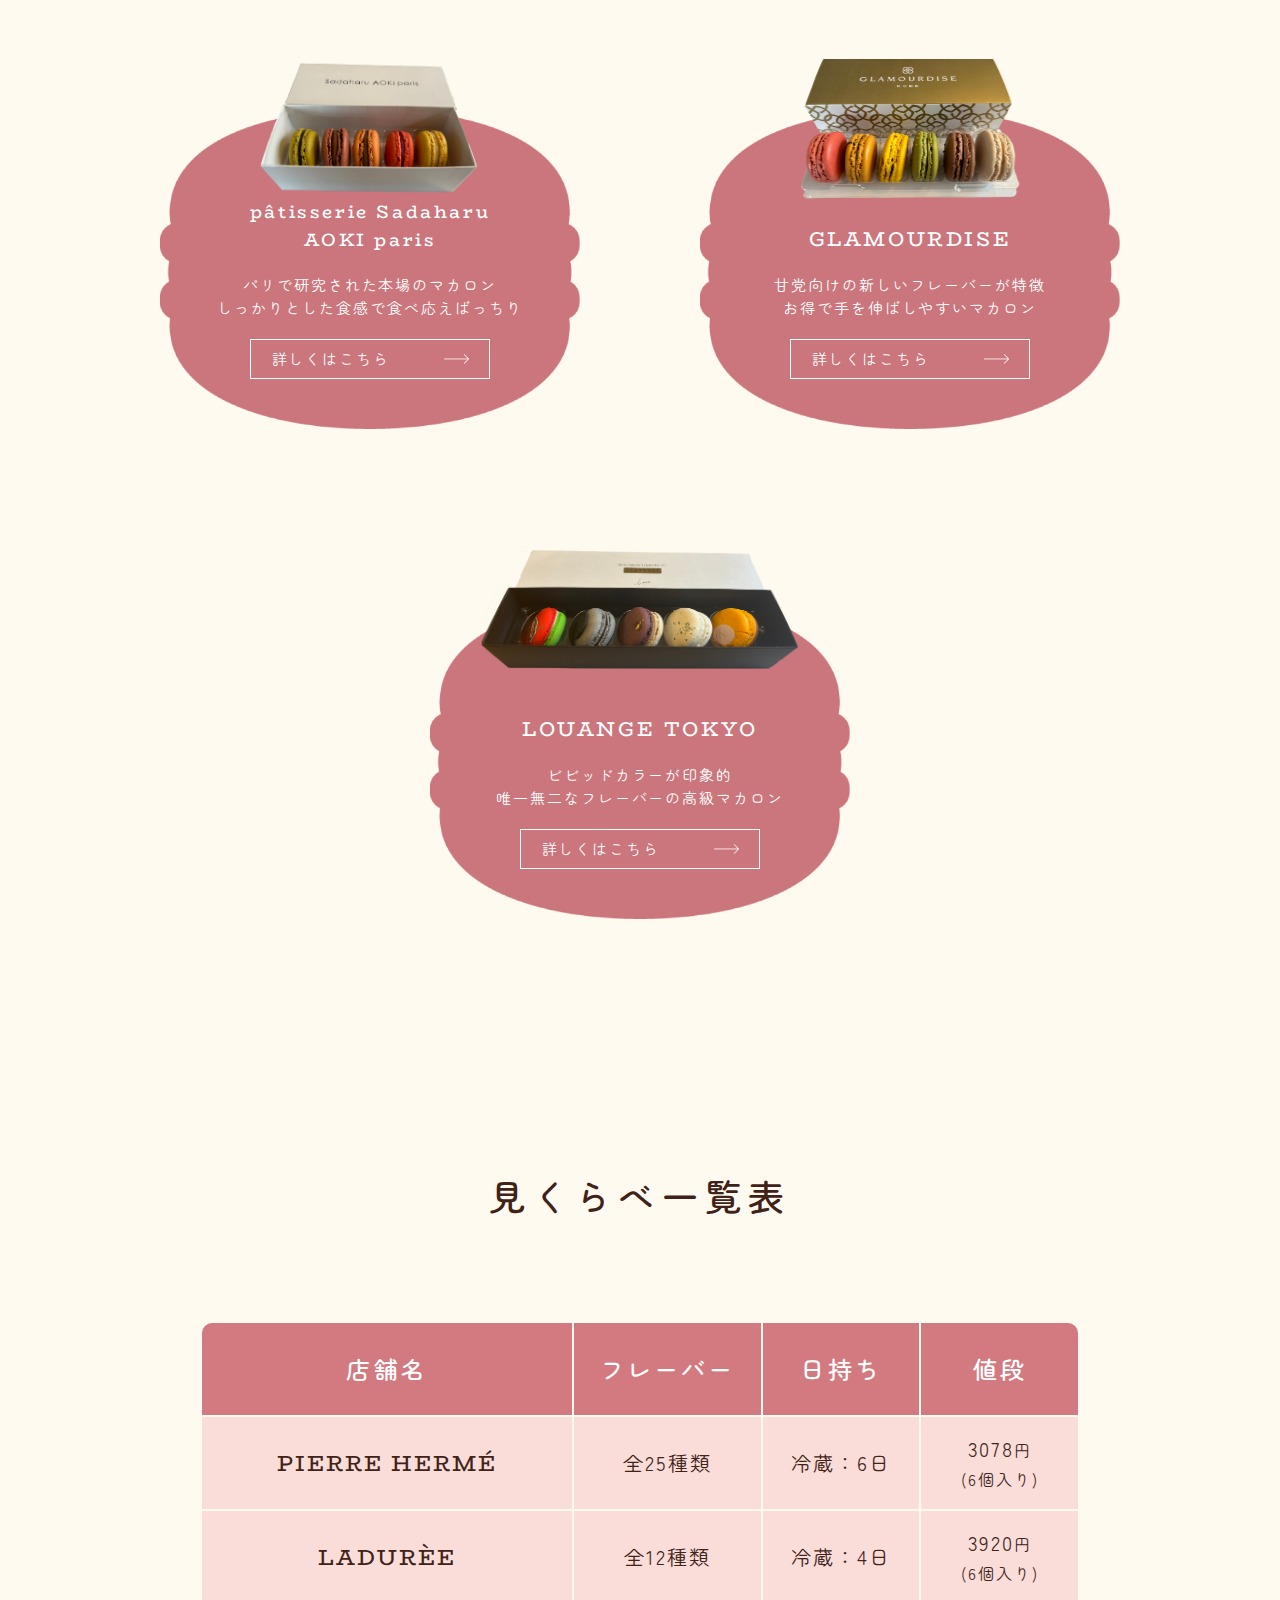
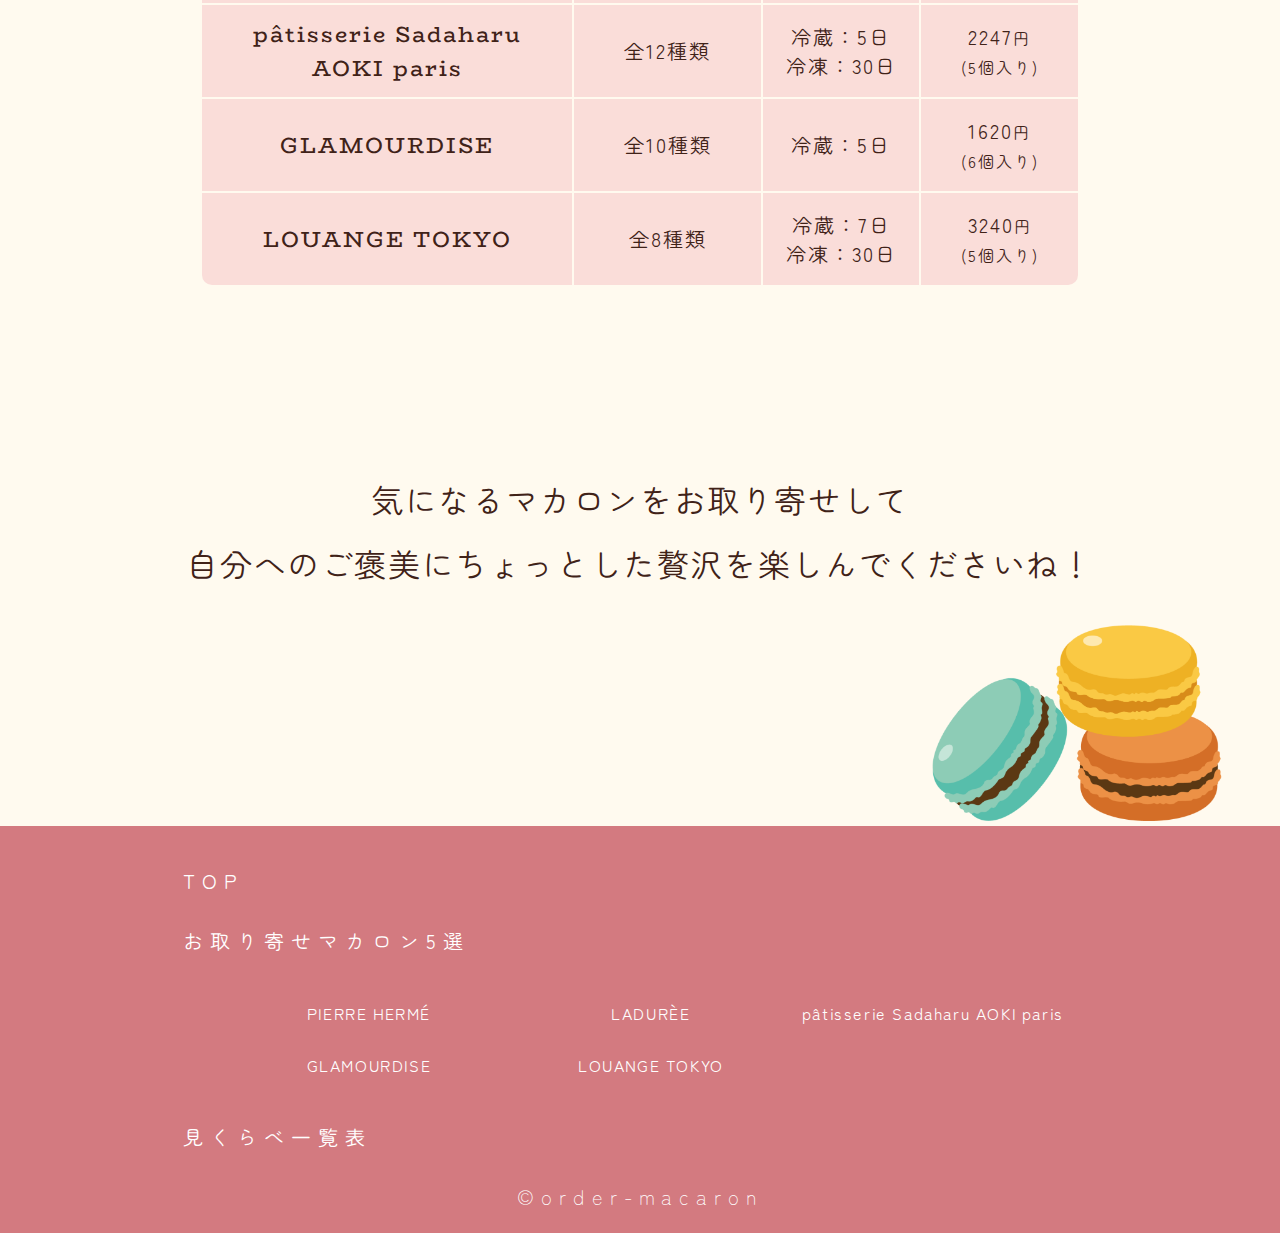
==== commit 014ed92d: "レスポンシブ一旦完了 9/28 17:16" ====
--- a/index.html
+++ b/index.html
@@ -30,7 +30,7 @@
                 <li class="nav_item"><a href="index.html#firstview">TOP</a></li>
                 <li class="nav_item"><a href="index.html#recommend">お取り寄せマカロン5選</a></li>
                 <li class="nav_item"><div class="nav_shop">
-                    <a href="pieere.html">PIERRE HERMÉ</a>
+                    <a href="pierre.html">PIERRE HERMÉ</a>
                     <a href="laduree.html">LADURÈE</a>
                     <a href="aoki.html">pâtisserie Sadaharu AOKI paris</a>
                     <a href="">GLAMOURDISE</a>
@@ -44,44 +44,48 @@
     </header>
     <section class="firstview" id="firstview">
         <h1><img class="logo" src="./img/logo8.png"></h1>
+        <img class="pc-firstview" src="./img/firstview/pc-firstview.png">
         <img class="sp-firstview" src="./img/firstview/sp_firstview.png">
     </section>
     <section class="about" id="about">
-        <div class="about-image">
-            <div class="about-background">
-                <img class="about-pc" src="./img/about-bgimg-F6BFC4.png" alt="">
-                <img class="about-sp" src="./img/about-bgimg-F6BFC4-SP.png" alt="">
-            </div>
-            <div class="about-contents">
-                <p class="about-message">自分へのご褒美に</p>
-                <p class="about-message ask">「お取り寄せマカロン」は<br class="message-br">どうですか？</p>
-                <div class="about-main">
-                    <div class="about-macarons">
-                        <div class="macaron-tower">
-                            <img class="green" src="./img/about/about-green.png" alt="">
-                            <img class="white" src="./img/about/about-white.png" alt="">
-                            <img class="pink" src="./img/about/about-pink.png" alt="">
-                        </div>
-                    </div>
-                    <div class="speech-bubble">
-                        <div class="speech-bubble-left">
-                            <div class="left-top bubble-left">
-                                <img class="bubble" src="./img/speech-bubble-left.png">
-                                <p class="bubble-text">丸くて可愛い<br>フォルム</p>
+        <div class="about-group">
+            <div class="about-image">
+                <div class="about-background">
+                    <img class="about-pc" src="./img/about-bgimg-F6BFC4.png" alt="">
+                    <img class="about-w1200" src="./img/about-bgimg-F6BFC4-width1200.png" alt="">
+                    <img class="about-sp" src="./img/about-bgimg-F6BFC4-SP.png" alt="">
+                </div>
+                <div class="about-contents">
+                    <p class="about-message">自分へのご褒美に</p>
+                    <p class="about-message ask">「お取り寄せマカロン」は<br class="message-br">どうですか？</p>
+                    <div class="about-main">
+                        <div class="about-macarons">
+                            <div class="macaron-tower">
+                                <img class="green" src="./img/about/about-green.png" alt="">
+                                <img class="white" src="./img/about/about-white.png" alt="">
+                                <img class="pink" src="./img/about/about-pink.png" alt="">
                             </div>
-                            <div class="left-bottom bubble-left">
-                                <img class="bubble" src="./img/speech-bubble-left.png">
-                                <p class="bubble-text">ガナッシュと<br>メレンゲの食感</p>
+                        </div>
+                        <div class="speech-bubble">
+                            <div class="speech-bubble-left">
+                                <div class="left-top bubble-left">
+                                    <img class="bubble" src="./img/speech-bubble-left.png">
+                                    <p class="bubble-text">丸くて可愛い<br>フォルム</p>
+                                </div>
+                                <div class="left-bottom bubble-left">
+                                    <img class="bubble" src="./img/speech-bubble-left.png">
+                                    <p class="bubble-text">ガナッシュと<br>メレンゲの食感</p>
+                                </div>
                             </div>
-                        </div>
-                        <div class="speech-bubble-right">
-                            <div class="right-top bubble-right">
-                                <img class="bubble" src="./img/speech-bubble-right.png">
-                                <p class="bubble-text">丸くてかわいい<br>フォルム</p>
-                            </div>
-                            <div class="right-bottom bubble-right">
-                                <img class="bubble" src="./img/speech-bubble-right.png">
-                                <p class="bubble-text">ガナッシュと<br>メレンゲの食感</p>
+                            <div class="speech-bubble-right">
+                                <div class="right-top bubble-right">
+                                    <img class="bubble" src="./img/speech-bubble-right.png">
+                                    <p class="bubble-text">丸くてかわいい<br>フォルム</p>
+                                </div>
+                                <div class="right-bottom bubble-right">
+                                    <img class="bubble" src="./img/speech-bubble-right.png">
+                                    <p class="bubble-text">ガナッシュと<br>メレンゲの食感</p>
+                                </div>
                             </div>
                         </div>
                     </div>
@@ -108,7 +112,7 @@
                     <h3>PIERRE HERMÉ</h3>
                     <p>メレンゲとガナッシュの組み合わせが絶妙な<br>
                         受賞歴のある定番マカロン</p>
-                    <a href="pieere.html" class="btn">
+                    <a href="pierre.html" class="btn">
                         <p>詳しくはこちら</p>
                         <img src="./img/arrow.png">
                     </a>
@@ -121,7 +125,7 @@
                     <h3>LADURÈE</h3>
                     <p>マカロン・パリジャンを生んだ名店<br>
                         色鮮やかで視覚から癒されるマカロン</p>
-                    <a href="" class="btn">
+                    <a href="laduree.html" class="btn">
                         <p>詳しくはこちら</p>
                         <img src="./img/arrow.png">
                     </a>
@@ -135,7 +139,7 @@
                         AOKI paris</h3>
                     <p class="aoki-p">パリで研究された本場のマカロン<br>
                         しっかりとした食感で食べ応えばっちり</p>
-                    <a href="" class="btn">
+                    <a href="aoki.html" class="btn">
                         <p>詳しくはこちら</p>
                         <img src="./img/arrow.png">
                     </a>
@@ -148,7 +152,7 @@
                     <h3>GLAMOURDISE</h3>
                     <p>甘党向けの新しいフレーバーが特徴<br>
                         お得で手を伸ばしやすいマカロン</p>
-                    <a href="" class="btn">
+                    <a href="glamourdise.html" class="btn">
                         <p>詳しくはこちら</p>
                         <img src="./img/arrow.png">
                     </a>
@@ -161,7 +165,7 @@
                     <h3>LOUANGE TOKYO</h3>
                     <p>ビビッドカラーが印象的<br>
                         唯一無二なフレーバーの高級マカロン</p>
-                    <a href="" class="btn">
+                    <a href="louange.html" class="btn">
                         <p>詳しくはこちら</p>
                         <img src="./img/arrow.png">
                     </a>
@@ -180,31 +184,31 @@
                     <th class="cost">値段</th>
                 </tr>
                 <tr>
-                    <td class="shop-name"><a href="">PIERRE HERMÉ</a></td>
+                    <td class="shop-name"><a href="https://www.pierreherme.co.jp/">PIERRE HERMÉ</a></td>
                     <td>全25種類</td>
                     <td class="keep-date">冷蔵：6日</td>
                     <td class="cost">3078<span>円<br>(6個入り)</span></td>
                 </tr>
                 <tr>
-                    <td class="shop-name"><a href="">LADURÈE</a></td>
+                    <td class="shop-name"><a href="https://www.laduree.jp/">LADURÈE</a></td>
                     <td>全12種類</td>
                     <td class="keep-date">冷蔵：4日</td>
                     <td class="cost">3920<span>円<br>(6個入り)</span></td>
                 </tr>
                 <tr>
-                    <td class="shop-name"><a href="">pâtisserie Sadaharu<br>AOKI paris</a></td>
+                    <td class="shop-name"><a href="https://www.sadaharuaoki.jp/">pâtisserie Sadaharu<br>AOKI paris</a></td>
                     <td>全12種類</td>
                     <td class="keep-date">冷蔵：5日<br>冷凍：30日</td>
                     <td class="cost">2247<span>円<br>(5個入り)</span></td>
                 </tr>
                 <tr>
-                    <td class="shop-name"><a href="">GLAMOURDISE</a></td>
+                    <td class="shop-name"><a href="http://www.glamourdise.com/">GLAMOURDISE</a></td>
                     <td>全10種類</td>
                     <td class="keep-date">冷蔵：5日</td>
                     <td class="cost">1620<span>円<br>(6個入り)</span></td>
                 </tr>
                 <tr>
-                    <td class="shop-name"><a href="">LOUANGE TOKYO</a></td>
+                    <td class="shop-name"><a href="https://www.louange-tokyo.com/lt/">LOUANGE TOKYO</a></td>
                     <td>全8種類</td>
                     <td class="keep-date">冷蔵：7日<br>冷凍：30日</td>
                     <td class="cost">3240<span>円<br>(5個入り)</span></td>
@@ -266,7 +270,7 @@
             </div>
         </div>
         <p>気になるマカロンをお取り寄せして<br>
-            自分へのご褒美に<br class="message-br">ちょっとした贅沢を楽しんでください！</p>
+            自分へのご褒美に<br class="last-message-br">ちょっとした贅沢を楽しんでくださいね！</p>
         <img src="./img/last-message-macaron.png">
     </section>
     <footer>
--- a/style.css
+++ b/style.css
@@ -48,12 +48,12 @@
     }
   }
   .drawer_open span:before{
-    height: 10px;
+    height: 15px;
     border-radius: 15px 15px 0 0;
   }
 
   .drawer_open span:after{
-    height: 10px;
+    height: 15px;
     border-radius: 0 0 15px 15px;
   }
 
@@ -67,10 +67,12 @@
 
   @media screen and (max-width:390px){
     .drawer_open span:before{
+        height: 10px;
         bottom: 6px;
     }
 
-    .drawer_open span:after {
+    .drawer_open span:after{
+        height: 10px;
         top: 6px;
       }
   }
@@ -123,20 +125,20 @@
 
   .nav_list li:nth-child(2){
     margin-top: 80px;
-    margin-left: 200px;
+    margin-left: 11%;
   }
 
   .nav_list li:nth-child(3){
-    margin-left: 200px;
+    margin-left: 11%;
   }
 
   .nav_list li:nth-child(4){
     margin-bottom: 0;
-    margin-left: 200px;
+    margin-left: 11%;
   }
 
   .nav_list li:nth-child(5){
-    margin-left: 200px;
+    margin-left: 11%;
   }
 
   .nav_title{
@@ -166,9 +168,10 @@
 .nav_shop{
     display: flex;
     flex-wrap: wrap;
-    padding-left: 80px;
     font-size: 16px;
     width: 90%;
+    padding-left: 5%;
+    text-align: center;
 }
 
 .nav_shop a{
@@ -177,9 +180,125 @@
     letter-spacing: 2px;
     width: 370px;
     padding-bottom: 50px;
-}
-
-@media screen and (max-width:390px){
+    text-align: justify;
+}
+
+.nav_shop br{
+    display: none;
+}
+
+@media screen and (max-width:1440px){
+    .nav_title{
+        font-size: 20px;
+    }
+
+    .nav_list a{
+        font-size: 20px;
+    }
+
+    .nav_shop a{
+        font-size: 18px;
+        width: 320px;
+        padding-bottom: 30px;
+    }
+    
+    .nav_list li:nth-child(4){
+        margin-bottom: 20px;
+      }
+}
+
+@media screen and (max-width:1427px){
+    .nav_shop a{
+        padding-bottom: 30px;
+    }
+
+    .nav_list li:nth-child(2){
+        margin-top: 80px;
+        margin-left: 12%;
+      }
+    
+      .nav_list li:nth-child(3){
+        margin-left: 12%;
+      }
+    
+      .nav_list li:nth-child(4){
+        margin-left: 12%;
+      }
+    
+      .nav_list li:nth-child(5){
+        margin-left: 12%;
+      }
+}
+
+@media screen and (max-width:1284px){
+    .nav_shop a{
+        width: 360px;
+    }
+
+    .nav_list li:nth-child(2){
+        margin-top: 70px;
+        margin-left: 17%;
+      }
+    
+      .nav_list li:nth-child(3){
+        margin-left: 17%;
+      }
+    
+      .nav_list li:nth-child(4){
+        margin-left: 17%;
+      }
+    
+      .nav_list li:nth-child(5){
+        margin-left: 17%;
+      }
+    
+}
+
+@media screen and (max-width:1020px){
+    
+    .nav_title{
+        font-size: 14px;
+    }
+
+    .nav_list a{
+        font-size: 17px;
+    }
+
+    .nav_shop a{
+        font-size: 15px;
+        width: 310px;
+    }
+
+}
+
+@media screen and (max-width:878px){
+    .nav_list li{
+        margin-bottom: 30px;
+      }
+
+    .nav_shop a{
+        padding-bottom: 20px;
+    }
+
+    .nav_list li:nth-child(2){
+        margin-top: 50px;
+        margin-left: 25%;
+      }
+    
+      .nav_list li:nth-child(3){
+        margin-left: 25%;
+      }
+    
+      .nav_list li:nth-child(4){
+        margin-left: 25%;
+      }
+    
+      .nav_list li:nth-child(5){
+        margin-left: 25%;
+      }
+}
+
+@media screen and (max-width:500px){
     .nav li{
         margin-bottom: 40px;
     }
@@ -246,46 +365,68 @@
 }
 
 .firstview{
+    background-color: #FFFAEF;
+    text-align: center;
+    position: relative;
     height: 100vh;
-    background-image: url(./img/pc-firstview.png);
-    background-color: #FFFAEF;
-    background-size: cover;
-    text-align: center;
-}
+}
+
 
 .logo{
-    display: block;
-    margin: 0 auto;
+    position: absolute;
+    left: 50%;
+    transform: translateX(-50%);
     width: 33%;
-    padding-top: 200px;
-}
-
-@media screen and (max-width:390px){
+    top: 200px;
+    z-index: 2;
+}
+
+.pc-firstview{
+    width: 100%;
+    left: 0;
+    bottom: 0;
+    position: absolute;
+}
+
+.sp-firstview{
+    position: absolute;
+    display: none;
+}
+
+
+@media screen and (max-width:850px){
     .firstview{
         background-image: none;
-        height: 840px;
-    }
-
+    }
+
+    .logo{
+        width: 40%;
+    }
+
+    .pc-firstview{
+        display: none;
+    }
+
+    .sp-firstview{
+        display: block;
+        width: 60%;
+        left: 50%;
+        transform: translateX(-50%);
+        bottom: 0;
+    }
+}
+
+@media screen and (max-width:390px){
     .logo{
         width: 64%;
     }
-}
-
-
-.sp-firstview{
-    display: none;
-}
-
-@media screen and (max-width:390px){
+
     .sp-firstview{
-        display: block;
         width: 70%;
-        margin: 0 auto;
-        margin-top: 150px;
-    }
-}
-
-.about{
+    }
+}
+
+.about-group{
     position: relative;
 }
 
@@ -302,12 +443,27 @@
     display: block;
 }
 
+.about-w1200{
+    display: none;
+}
+
 .about-sp{
     display: none;
 }
 
+@media screen and (max-width:1200px){
+    .about-pc{
+        display: none;
+    }
+
+    .about-w1200{
+        display: block;
+        width: 100%;
+    }
+}
+
 @media screen and (max-width:390px){
-    .about-pc{
+    .about-w1200{
         display: none;
     }
 
@@ -335,16 +491,29 @@
     display: none;
 }
 
+@media screen and (max-width:1200px){
+    .about-contents{
+        padding-top: 120px;
+        height: 80vh;
+    }
+
+    .about-message{
+        font-size: 30px;
+        line-height: 200%;
+        letter-spacing: 9.5px;
+    }
+}
+
 @media screen and (max-width:390px){
     .about-contents{
-    padding-top: 50px;
-    height: auto;
+        padding-top: 50px;
+        height: auto;
     }
 
     .about-message{
-    font-size: 20px;
-    line-height: 250%;
-    letter-spacing: 8px;
+        font-size: 20px;
+        line-height: 250%;
+        letter-spacing: 8px;
     }
 
     .message-br{
@@ -522,7 +691,7 @@
 }
 
 .history{
-    width: 50%;
+    width: 900px;
     color: #402218;
     font-family: Zen Maru Gothic;
     font-size: 18px;
@@ -533,6 +702,20 @@
     text-align: justify;
     display: block;
     margin: 0 auto;
+    margin-top: 180px;
+}
+
+@media screen and (max-width:1100px){
+    .history{
+        width: 82%;
+        margin-top: 0;
+    }
+}
+
+@media screen and (max-width:850px){
+    .about-text{
+        margin-top: 0px;
+    }
 }
 
 @media screen and (max-width:390px) {
@@ -541,7 +724,6 @@
     }
 
     .history{
-        width: 82%;
         font-size: 15px;
         line-height: 150%;
         letter-spacing: 2.7px;
@@ -583,7 +765,8 @@
     flex-wrap: wrap;
     justify-content: center;
     max-width: 1000px;
-    gap: 140px;
+    gap: 12%;
+    row-gap: 120px;
 }
 
 .shop{
@@ -608,7 +791,27 @@
     justify-content: center;
 }
 
+@media screen and (max-width:1000px){
+    .shop-info{
+        gap: 8%;
+        row-gap: 70px;
+    }
+
+    .shop{
+        width: 320px;
+    }
+
+    .shop-text{
+        width: 320px;
+    }
+}
+
+
 @media screen and (max-width:390px){
+    .shop-info{
+        row-gap: 70px;
+    }
+
     .shop{
         width: 320px;
     }
@@ -634,6 +837,22 @@
 
 .louage-shop-image{
     height: 120px;
+}
+
+
+@media screen and (max-width:1000px){
+    .shop-image{
+        top: -30%;
+        height: 103px;
+    }
+
+    .aoki-shop-image{
+        top: -40%;
+    }
+
+    .louage-shop-image{
+        height: 90px;
+    }
 }
 
 @media screen and (max-width:390px){
@@ -668,6 +887,14 @@
     padding-top: 40px;
 }
 
+@media screen and (max-width:1000px){
+    .aoki h3{
+        font-size: 18px;
+        line-height: 110%;
+        letter-spacing: 1.8px;
+    }
+}
+
 @media screen and (max-width:390px){
     .aoki h3{
         font-size: 18px;
@@ -688,6 +915,15 @@
     margin: 20px 0;
 }
 
+@media screen and (max-width:1000px){
+    .shop-text p{
+        font-size: 13px;
+        font-weight: 300;
+        letter-spacing: 1.69px;
+        margin: 15px 0;
+    }
+}
+
 @media screen and (max-width:390px){
     .shop-text p{
         font-size: 13px;
@@ -717,6 +953,19 @@
     height: 10px;
 }
 
+@media screen and (max-width:1000px){
+    .btn{
+        padding: 0 7px;
+        width: 166px;
+        height: 35px;
+        margin: 0 auto;
+    }
+
+    .btn img{
+        width: 22.5px;
+    }
+}
+
 @media screen and (max-width:390px){
     .btn{
         padding: 0 7px;
@@ -739,7 +988,7 @@
 }
 
 .summary-table table{
-    width: 65%;
+    width: 880px;
     margin: 0 auto;
     border-width: none;
 }
@@ -823,36 +1072,103 @@
 }
 
 .summary-table img{
-    width: 15%;
-    margin-left: 75%;
-}
-
-@media screen and (max-width:390px){
+    width: 300px;
+    margin-left: 72%;
+}
+
+@media screen and (max-width:1200px){
+    .summary-table img{
+        width: 200px;
+        margin-left: 78%;
+    }
+}
+
+.table-sp{
+    display: none;
+}
+
+.last-message-br{
+    display: none;
+}
+
+@media screen and (max-width:1000px){
+    .summary-table table{
+        width: 700px;
+    }
+
+    .summary-table th{
+        font-size: 20px;
+        height: 70px;
+    }
+
+    .summary-table td{
+        font-size: 18px;
+        height: 80px;
+    }
+
+    .shop-name a{
+        font-size: 20px;
+    }
+
     .summary-table p{
+        font-size: 26px;
+    }
+
+    .summary-table img{
+        width: 180px;
+        margin-left: 75%;
+    }
+}
+
+@media screen and (max-width:800px){
+    .summary-table table{
+        width: 600px;
+    }
+
+    .summary-table th{
         font-size: 16px;
+        height: 60px;
+    }
+
+    .summary-table td{
+        font-size: 16px;
+        height: 70px;
+    }
+
+    .summary-table p{
+        font-size: 20px;
+    }
+
+    .summary-table img{
+        width: 160px;
+        margin-left: 70%;
+    }
+}
+
+@media screen and (max-width:650px){
+    .summary-table p{
+        font-size: 18px;
         line-height: 250%; /* 40px */
         letter-spacing: 0.8px;
         margin-top: 100px;
     }
 
+    .last-message-br{
+        display: block;
+    }
+
     .summary-table img{
-        width: 35.9%;
-        margin-left: 60%;
-    }
-}
-
-.table-sp{
-    display: none;
-}
-
-@media screen and (max-width:390px){
+        width: 150px;
+        margin-left: 65%;
+    }
+
     .table-pc{
         display: none;
     }
 
     .table-sp{
         display: inline-block;
-        width: 320px;
+        width: 400px;
         margin-left: auto;
         margin-right: auto;
     }
@@ -870,7 +1186,7 @@
     }
 
     .shop-table-info{
-        width: 320px;
+        width: 400px;
         height: 78px;
     }
 
@@ -892,7 +1208,7 @@
         flex-direction: row;
         justify-content: space-around;
         margin-top: 0;
-        width: 320px;
+        width: 400px;
     }
 
     .shop-table-info p{
@@ -914,16 +1230,104 @@
     }
 }
 
+@media screen and (max-width:390px){
+    .summary-table p{
+        font-size: 16px;
+        line-height: 250%; /* 40px */
+        letter-spacing: 0.8px;
+        margin-top: 100px;
+    }
+
+    .summary-table img{
+        width: 140px;
+        margin-left: 60%;
+    }
+
+    .table-pc{
+        display: none;
+    }
+
+    .table-sp{
+        display: inline-block;
+        width: 320px;
+        margin-left: auto;
+        margin-right: auto;
+    }
+
+    .table-sp-cover{
+        text-align: center;
+    }
+
+    .summary-table table{
+        width: 100%;
+        display: flex;
+        flex-direction: column;
+        justify-content: center;
+        margin-bottom: 30px;
+    }
+
+    .shop-table-info{
+        width: 320px;
+        height: 78px;
+    }
+
+    .each-table th{
+        height: 40px;
+        font-family: BioRhyme;
+        font-size: 18px;
+        line-height: normal;
+        letter-spacing: 2px;
+    }
+
+    .aoki-sp th{
+        font-size: 15px;
+        letter-spacing: 1.8px;
+    }
+
+    .shop-table-info div{
+        display: flex;
+        flex-direction: row;
+        justify-content: space-around;
+        margin-top: 0;
+        width: 320px;
+    }
+
+    .shop-table-info p{
+        color: #402218;
+        text-align: left;
+        font-family: Zen Maru Gothic;
+        font-size: 11px;
+        font-style: normal;
+        font-weight: 400;
+        line-height: normal;
+        letter-spacing: 1.1px;
+        margin-top: 0;
+        margin-bottom: 0;
+    }
+
+    .shop-table-info span{
+        font-size: 15px;
+        letter-spacing: 1.5px;
+    }
+}
+
 footer{
     background-color: #D37A80;
     color: #FFF;
 }
 
 .footer-contents{
-    padding: 40px 0 0 14.3%;
-}
-
-@media screen and (max-width:390px){
+    padding: 40px 14.3% 0 14.3%;
+}
+
+@media screen and (max-width:1250px){
+    .footer-contents{
+        padding-right: 10%;
+        padding-left: 10%;
+    }
+}
+
+@media screen and (max-width:800px){
     .footer-contents{
         display: none;
     }
@@ -955,7 +1359,7 @@
 
 .footer-contents td{
     text-align: center;
-    width: 300px;
+    width: 280px;
     height: 50px;
 }
 
@@ -980,16 +1384,33 @@
     padding-bottom: 21px;
 }
 
-@media screen and (max-width:390px){
+@media screen and (max-width:1070px){
+    .footer-contents p{
+        font-size: 18px;
+        list-style-position: 5px;
+    }
+
+    .footer-contents td a{
+        font-size: 15px;
+    }
+}
+
+@media screen and (max-width:800px){
     .footer-contents p{
         margin-bottom: 0;
     }
 
     .copywrite{
-        font-size: 12px;
+        font-size: 14px;
         font-weight: 200;
         line-height: 150.023%;
         letter-spacing: 3.85px;
         padding: 7px 0 7px 0;
     }
+}
+
+@media screen and (max-width:390px){
+    .copywrite{
+        font-size: 12px;
+    }
 }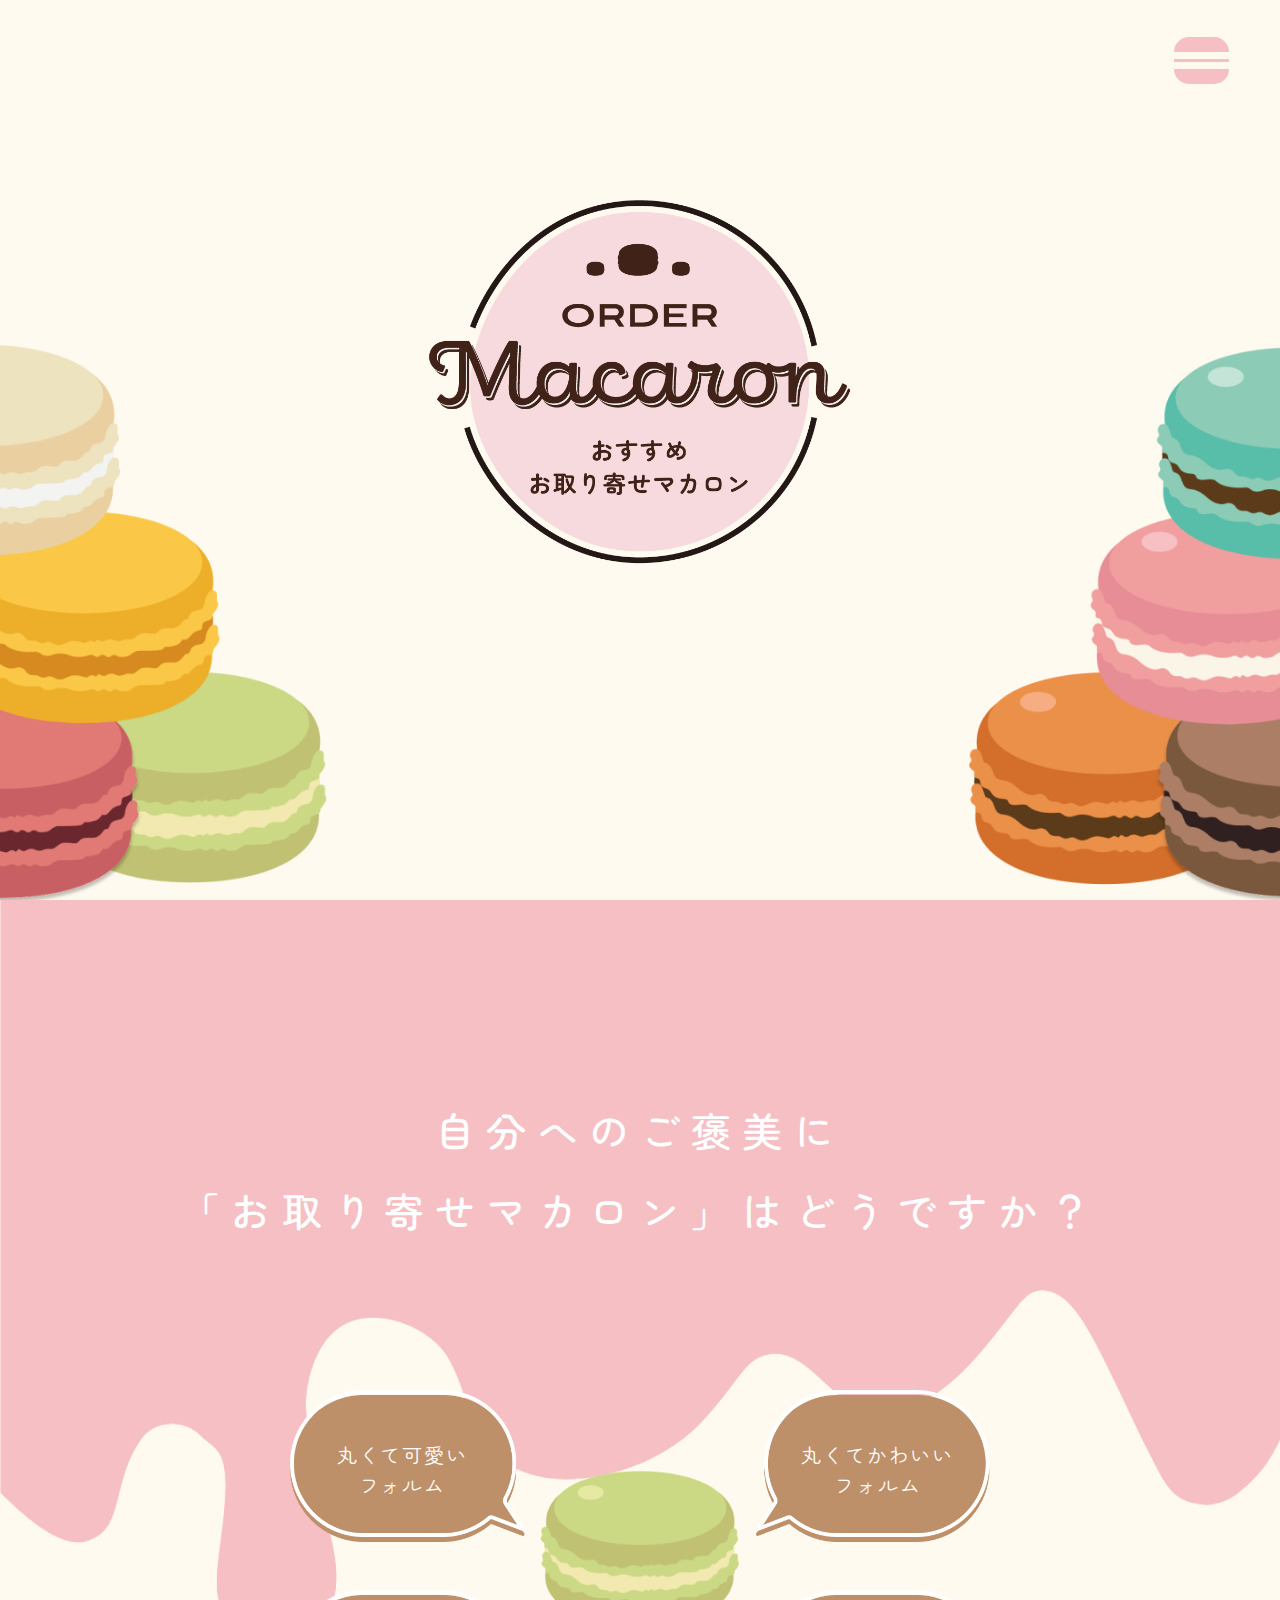
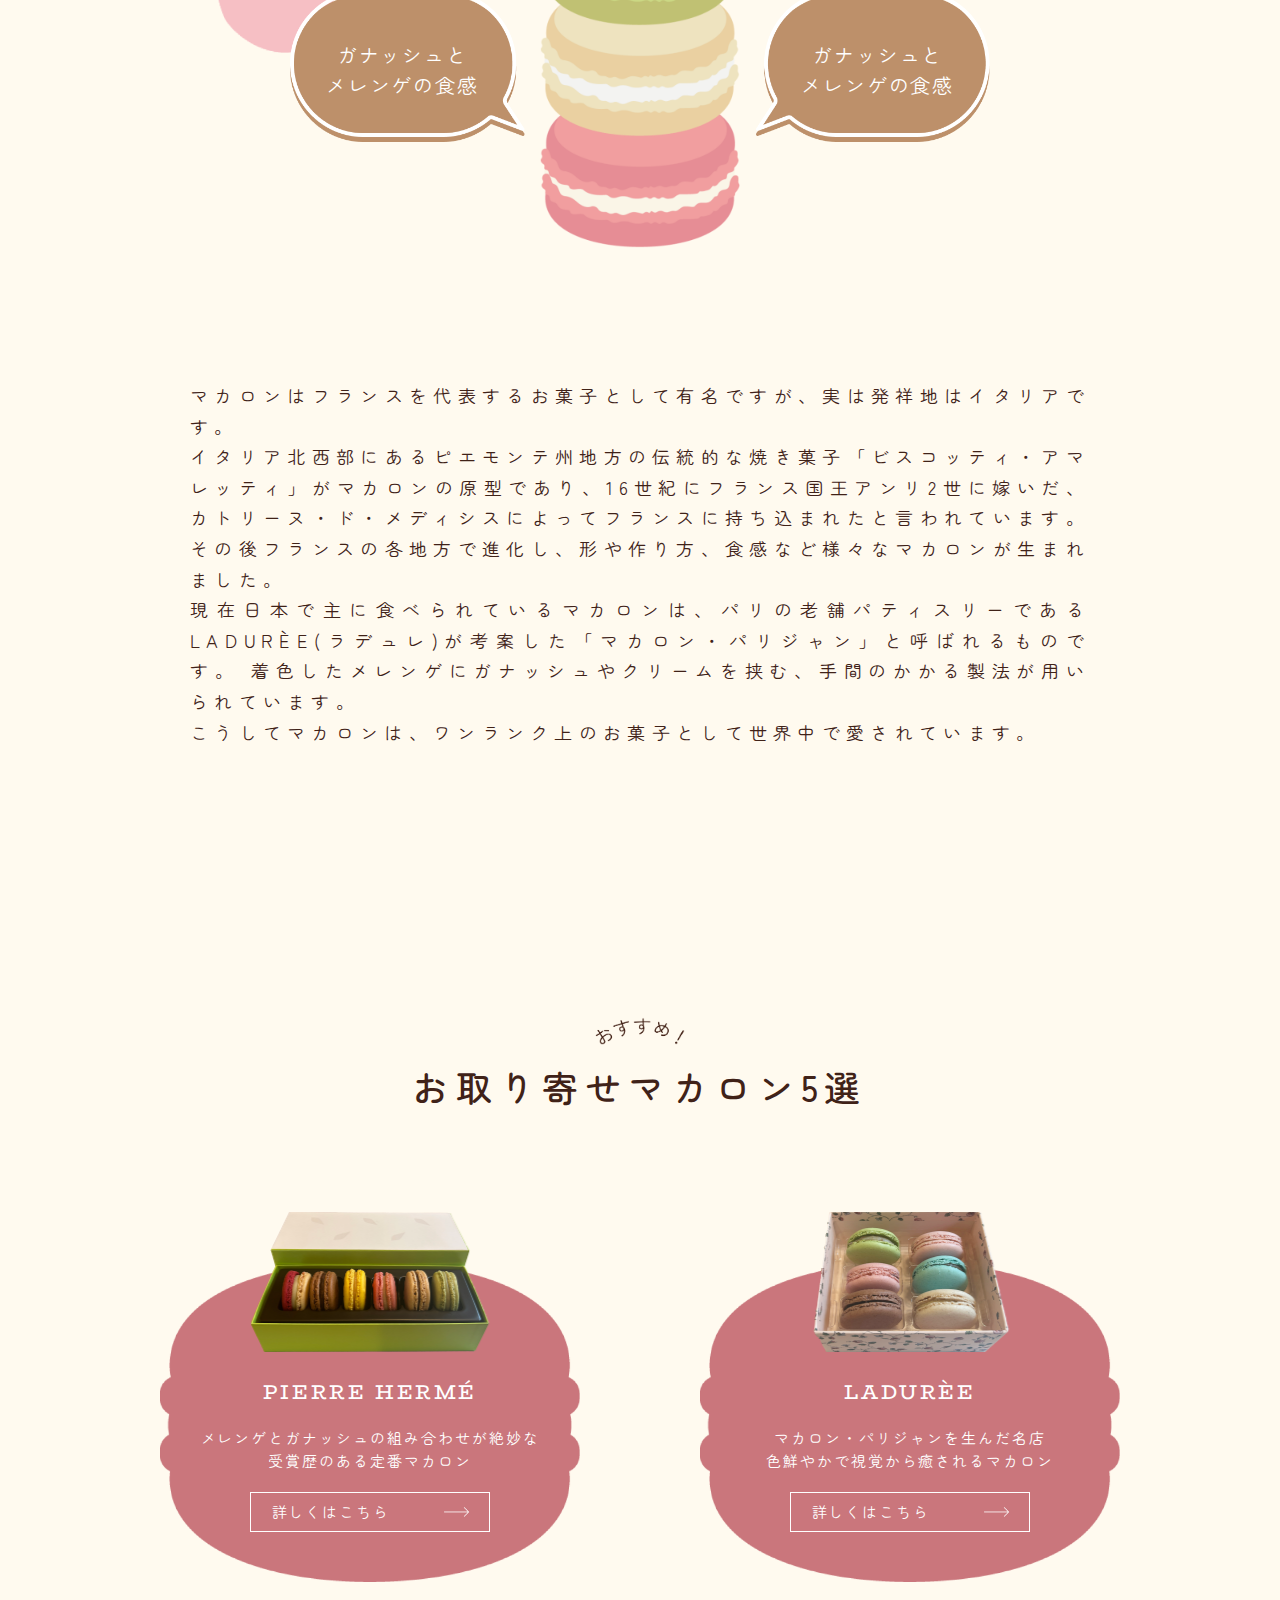
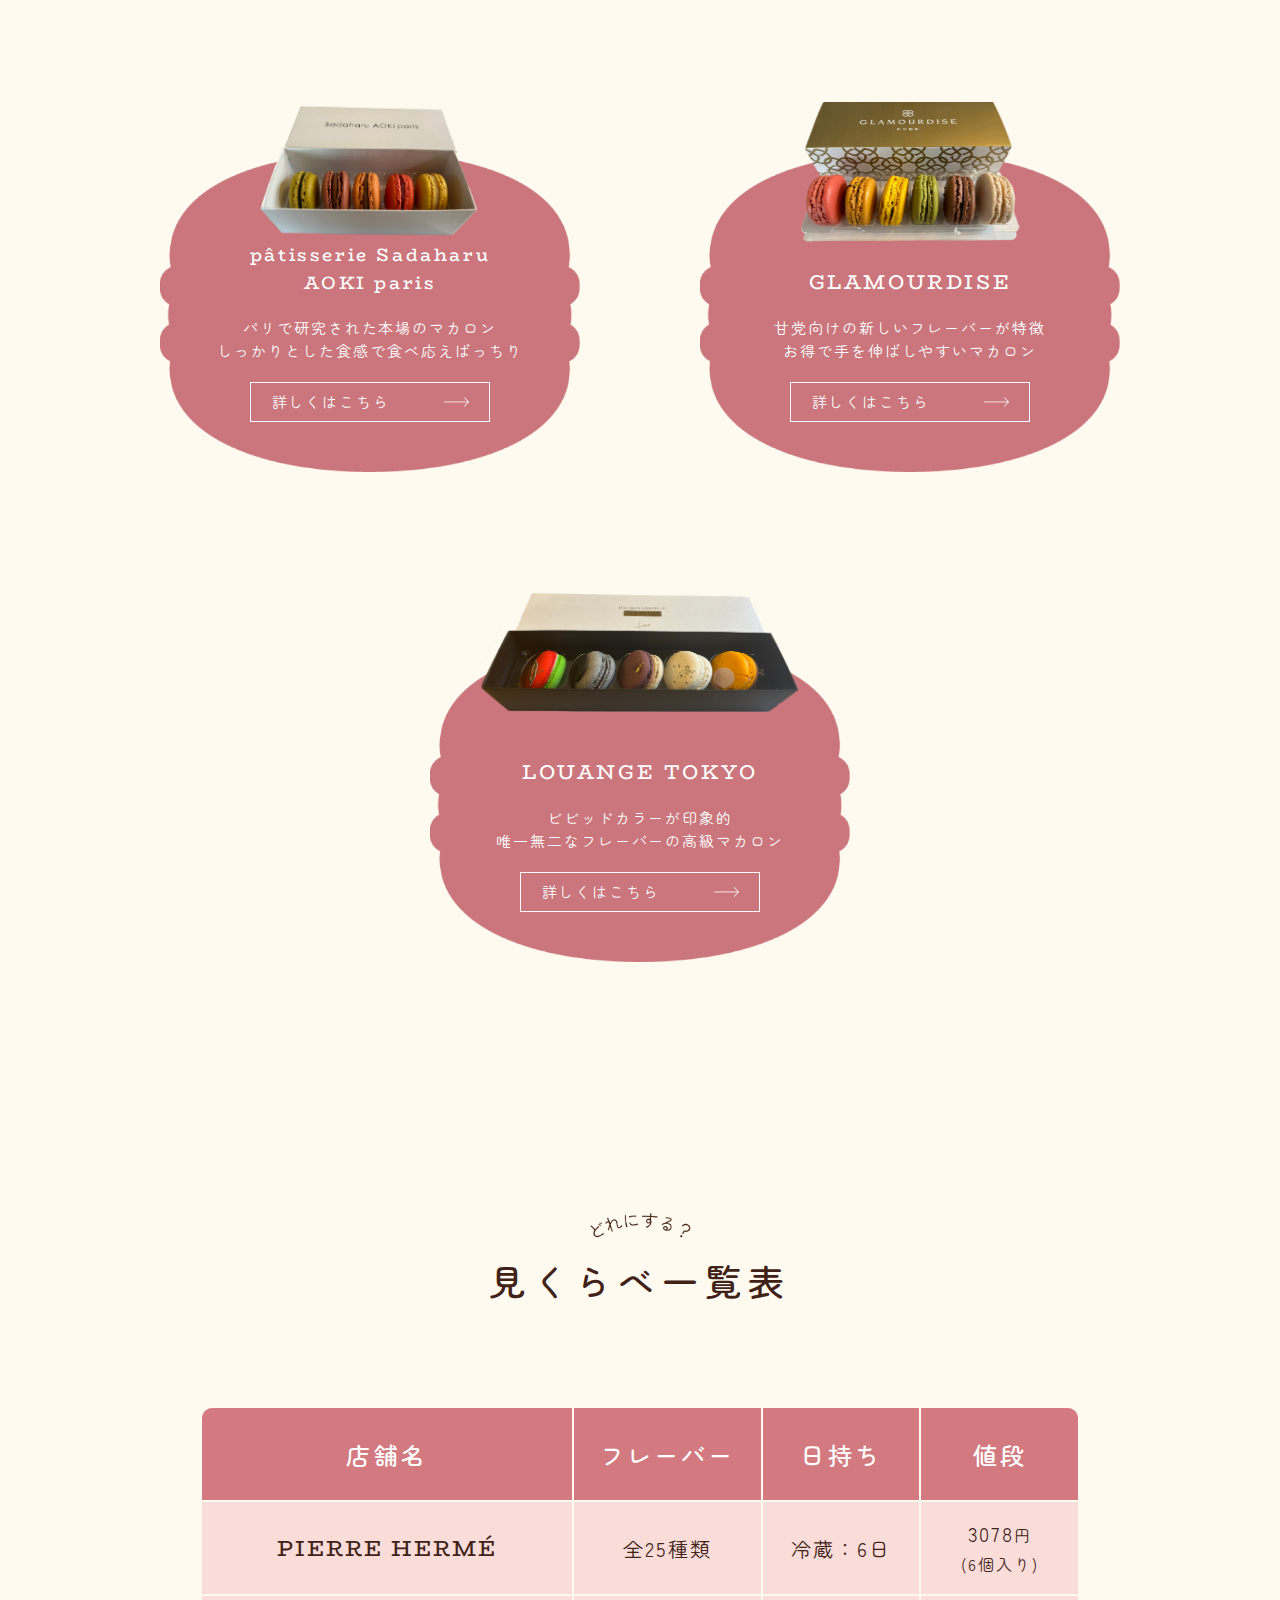
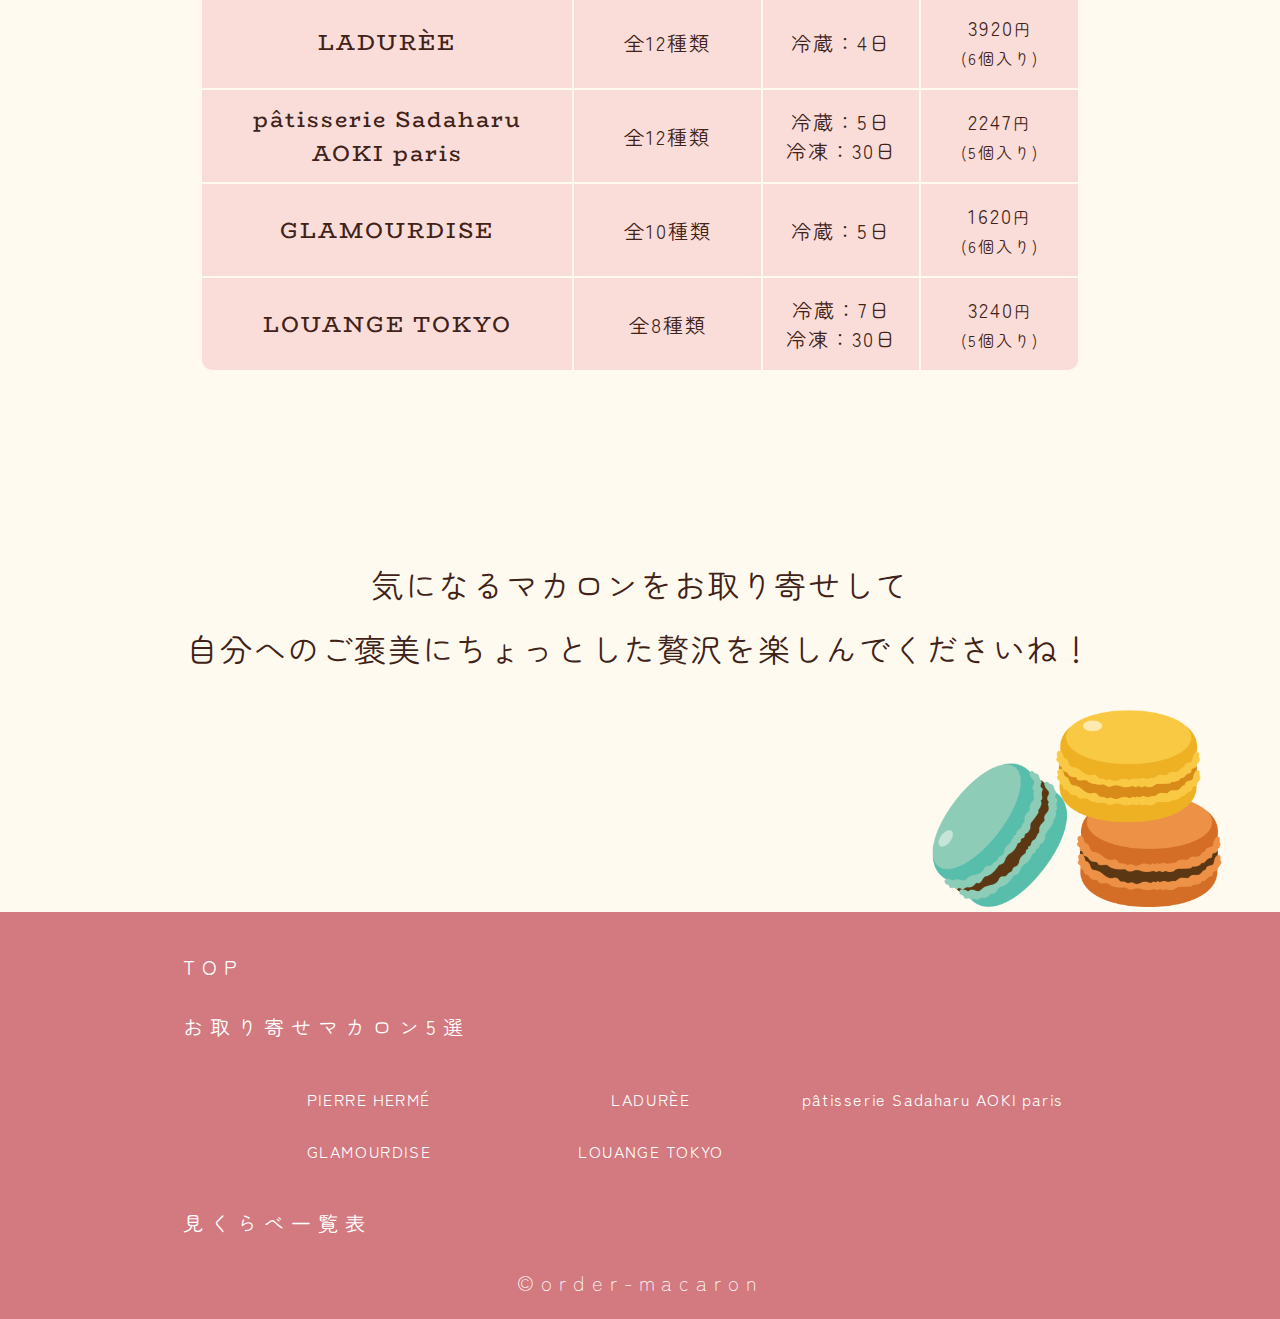
==== commit edefb383: "湾曲文字入れ" ====
--- a/index.html
+++ b/index.html
@@ -103,7 +103,10 @@
         </div>
     </section>
     <section class="recommend" id="recommend">
-        <h2>お取り寄せマカロン5選</h2>
+        <div class="recommend-title">
+            <img src="./img/subtitle1.png">
+            <h2>お取り寄せマカロン5選</h2>
+        </div>
         <div class="shop-info">
             <div class="shop pierre">
                 <img class="shop-background" src="./img/shop-bgimg-D37A80.png" alt="">
@@ -174,7 +177,10 @@
         </div>
     </section>
     <section class="summary-table" id="summery-table">
-        <h2>見くらべ一覧表</h2>
+        <div class="summary-table-title">
+            <img src="./img/subtitle2.png">
+            <h2>見くらべ一覧表</h2>
+        </div>
         <div class="table-pc">
             <table class="radius-table">
                 <tr>
@@ -271,7 +277,7 @@
         </div>
         <p>気になるマカロンをお取り寄せして<br>
             自分へのご褒美に<br class="last-message-br">ちょっとした贅沢を楽しんでくださいね！</p>
-        <img src="./img/last-message-macaron.png">
+        <img class="summary-table-macaron" src="./img/last-message-macaron.png">
     </section>
     <footer>
         <div class="footer-contents">
--- a/style.css
+++ b/style.css
@@ -734,7 +734,7 @@
     margin-top: 270px;
 }
 
-h2{
+.recommend-title h2{
     color: #402218;
     text-align: center;
     font-family: Zen Maru Gothic;
@@ -742,6 +742,14 @@
     font-style: normal;
     font-weight: 500;
     letter-spacing: 7.2px;
+    padding-top: 15px;
+}
+
+.recommend-title img{
+    width: 7%;
+    height: auto;
+    display: block;
+    margin: 0 auto;
 }
 
 @media screen and (max-width: 390px){
@@ -977,6 +985,24 @@
     .btn img{
         width: 22.5px;
     }
+}
+
+.summary-table-title h2{
+    color: #402218;
+    text-align: center;
+    font-family: Zen Maru Gothic;
+    font-size: 36px;
+    font-style: normal;
+    font-weight: 500;
+    letter-spacing: 7.2px;
+    padding-top: 15px;
+}
+
+.summary-table-title img{
+    width: 8%;
+    height: auto;
+    display: block;
+    margin: 0 auto;
 }
 
 .summary-table{
@@ -1071,13 +1097,13 @@
     margin: 180px 0 30px;
 }
 
-.summary-table img{
+.summary-table-macaron{
     width: 300px;
     margin-left: 72%;
 }
 
 @media screen and (max-width:1200px){
-    .summary-table img{
+    .summary-table-macaron{
         width: 200px;
         margin-left: 78%;
     }
@@ -1139,7 +1165,7 @@
         font-size: 20px;
     }
 
-    .summary-table img{
+    .summary-table-macaron{
         width: 160px;
         margin-left: 70%;
     }
@@ -1157,7 +1183,7 @@
         display: block;
     }
 
-    .summary-table img{
+    .summary-table-macaron{
         width: 150px;
         margin-left: 65%;
     }
@@ -1238,7 +1264,7 @@
         margin-top: 100px;
     }
 
-    .summary-table img{
+    .summary-table-macaron{
         width: 140px;
         margin-left: 60%;
     }
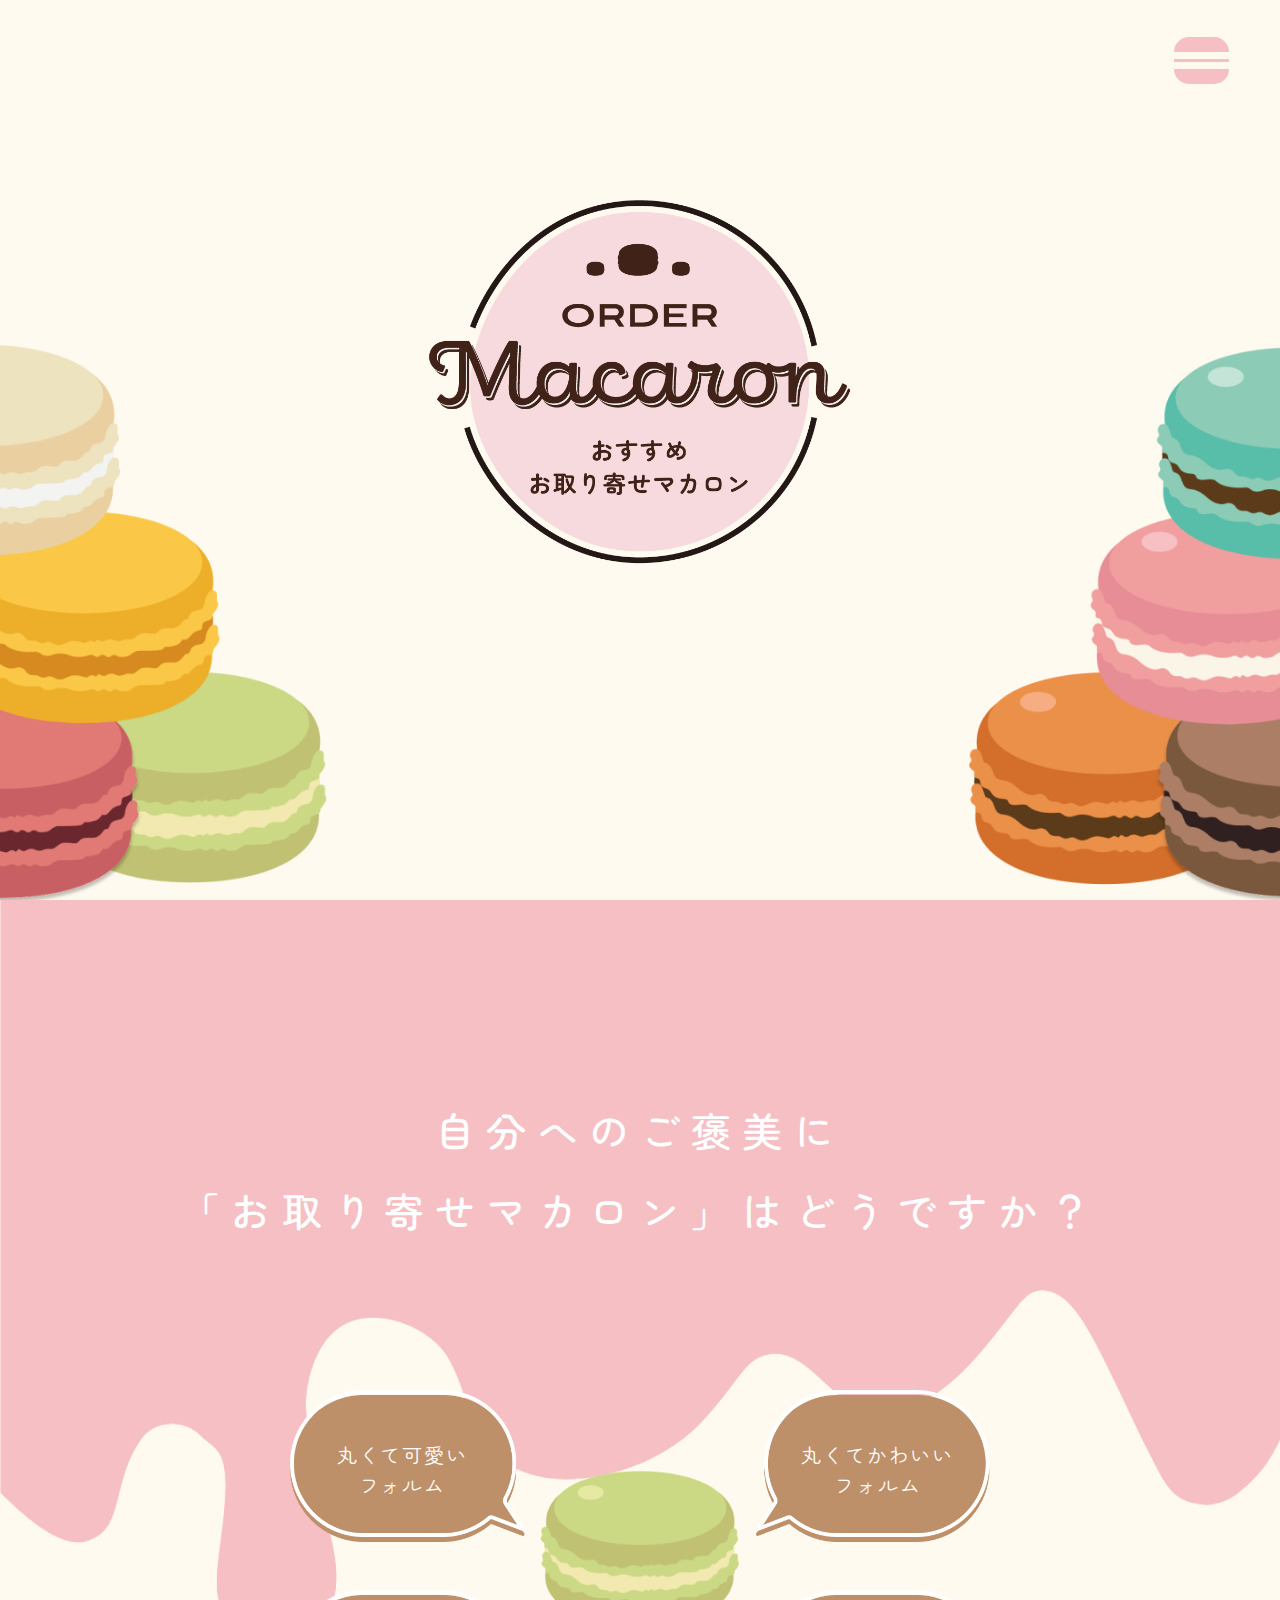
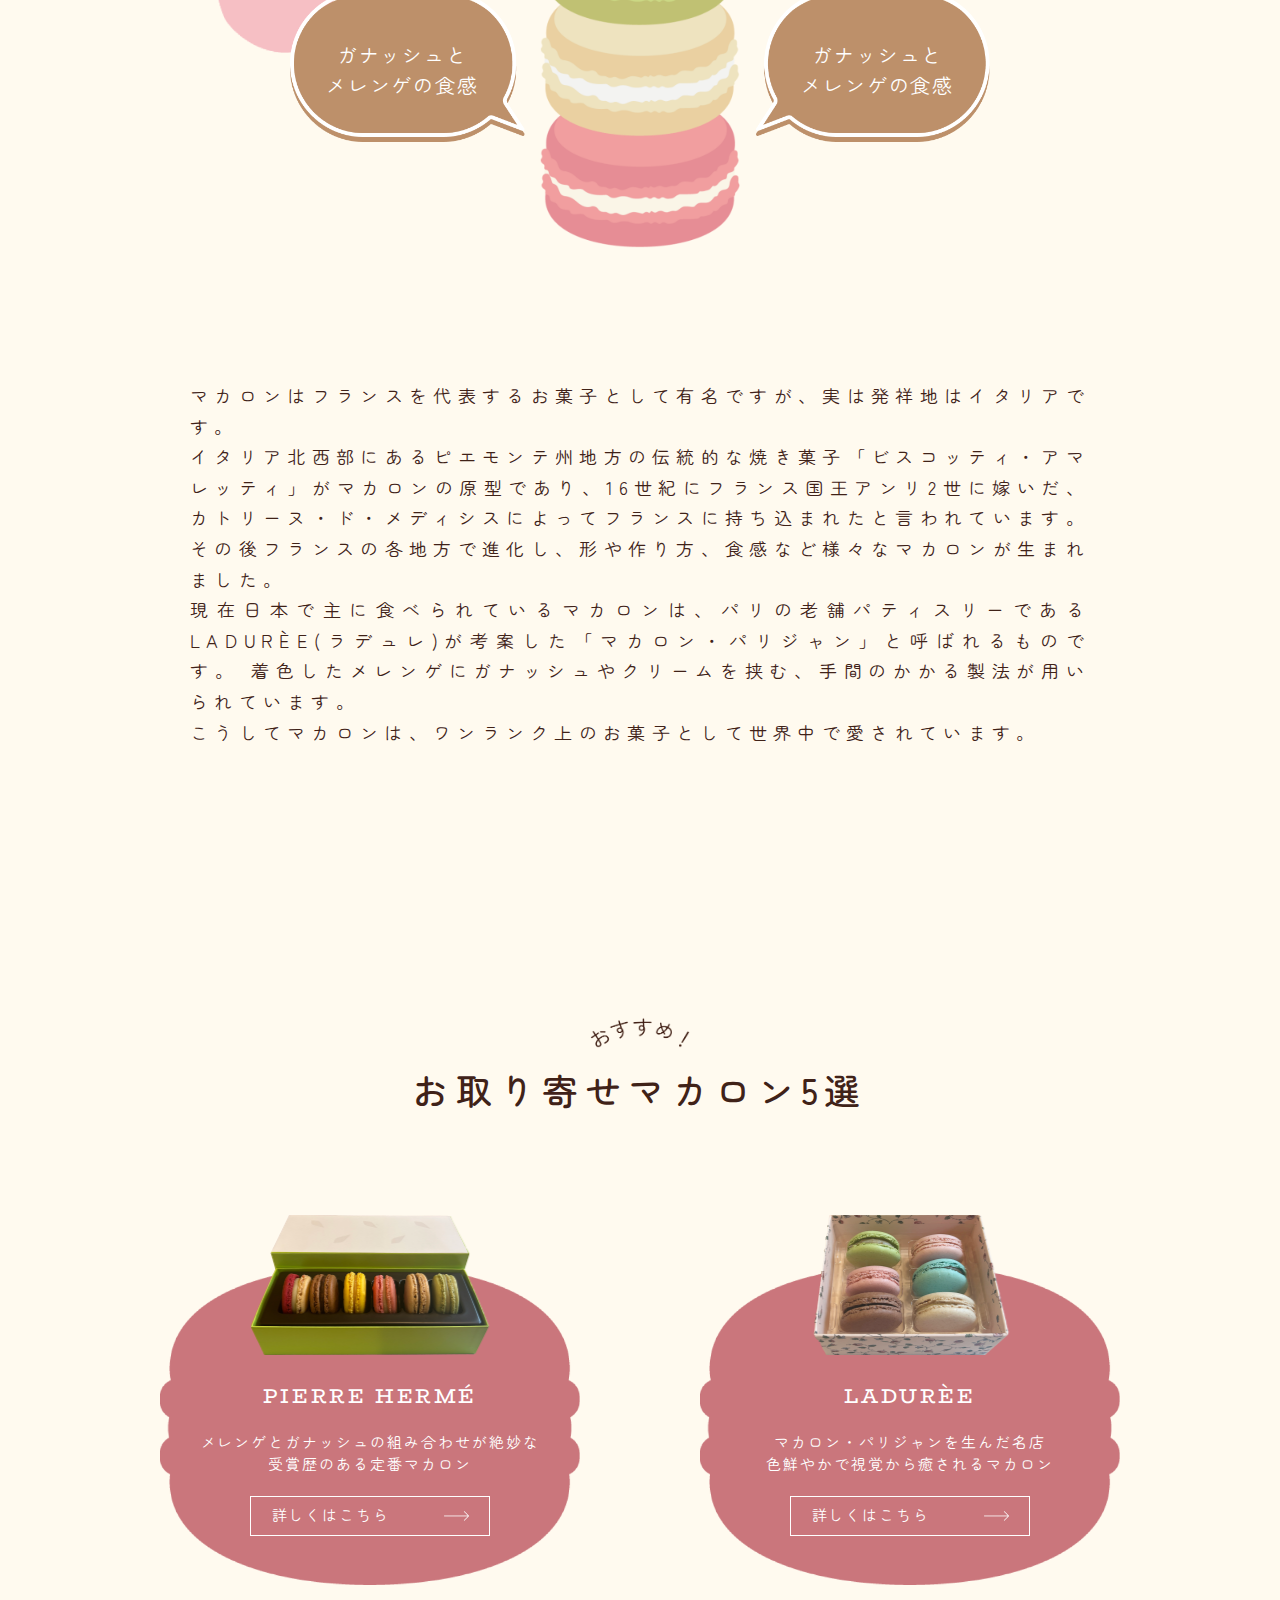
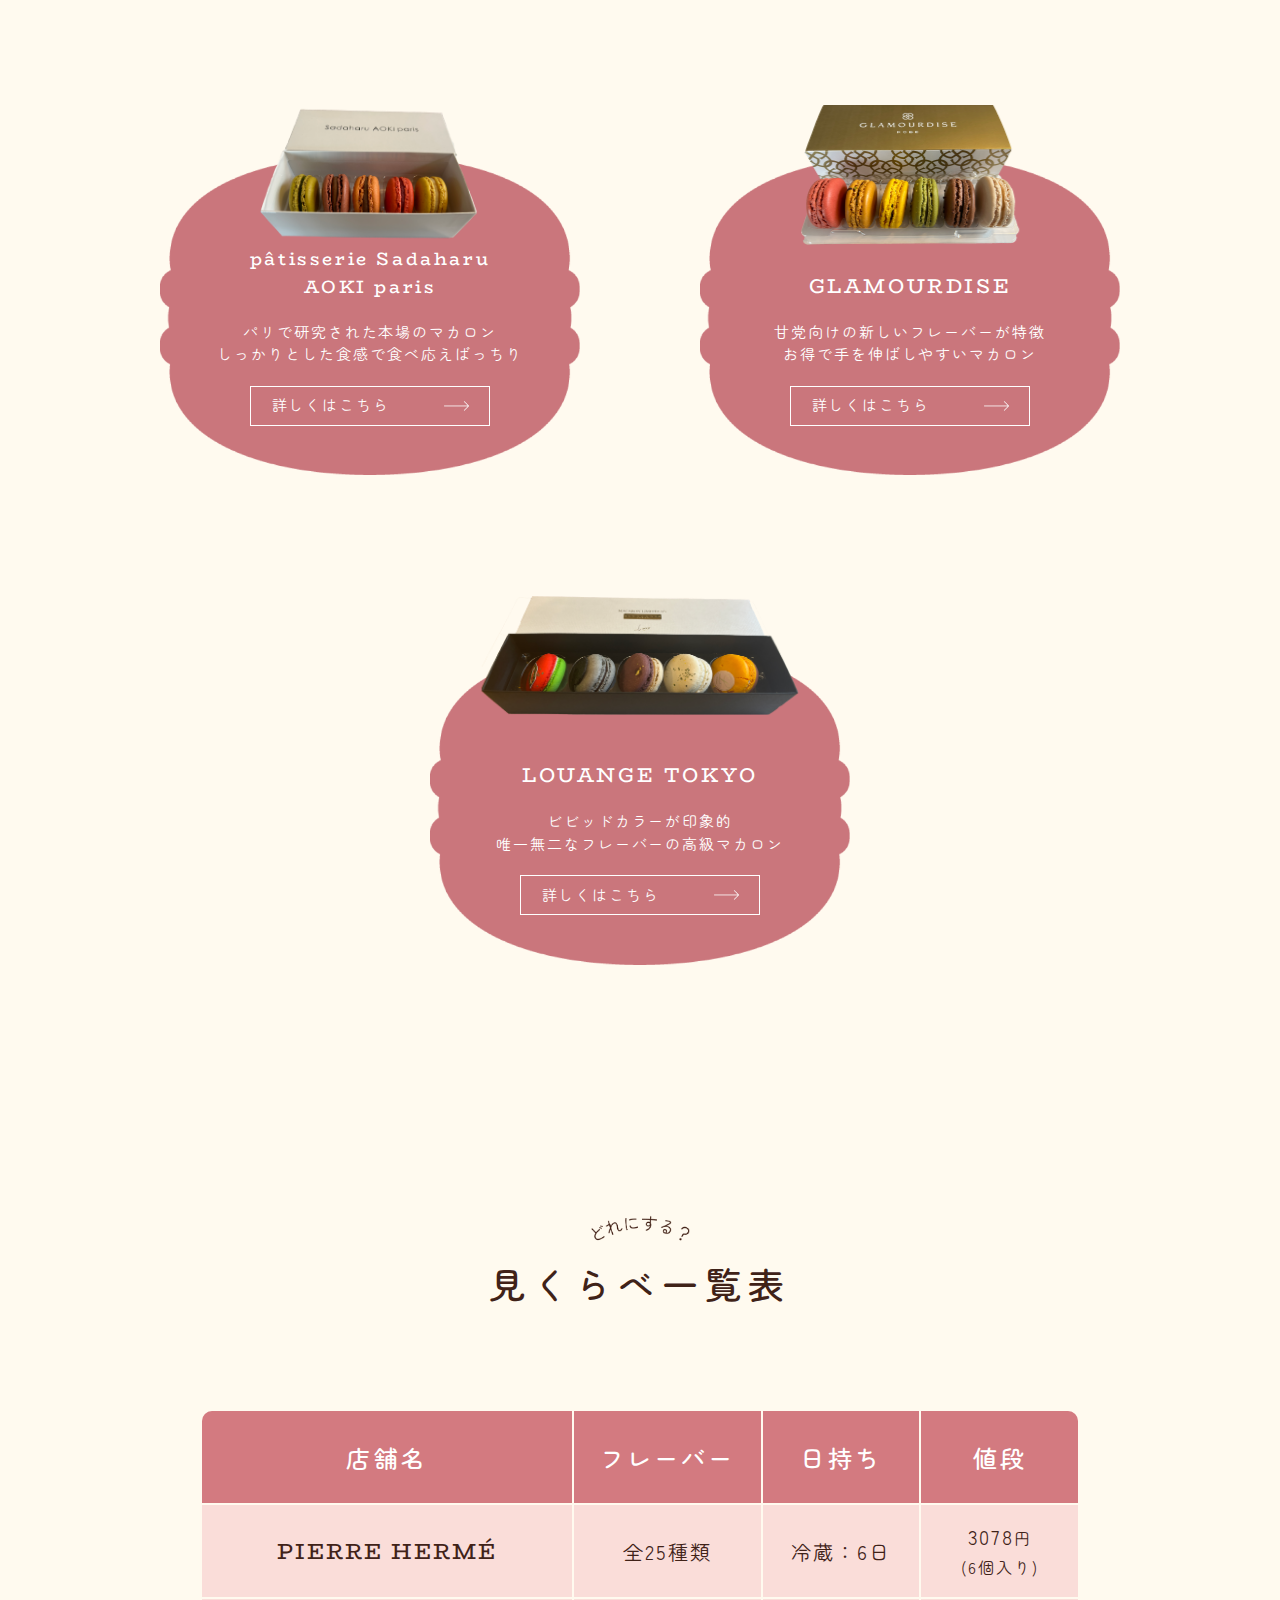
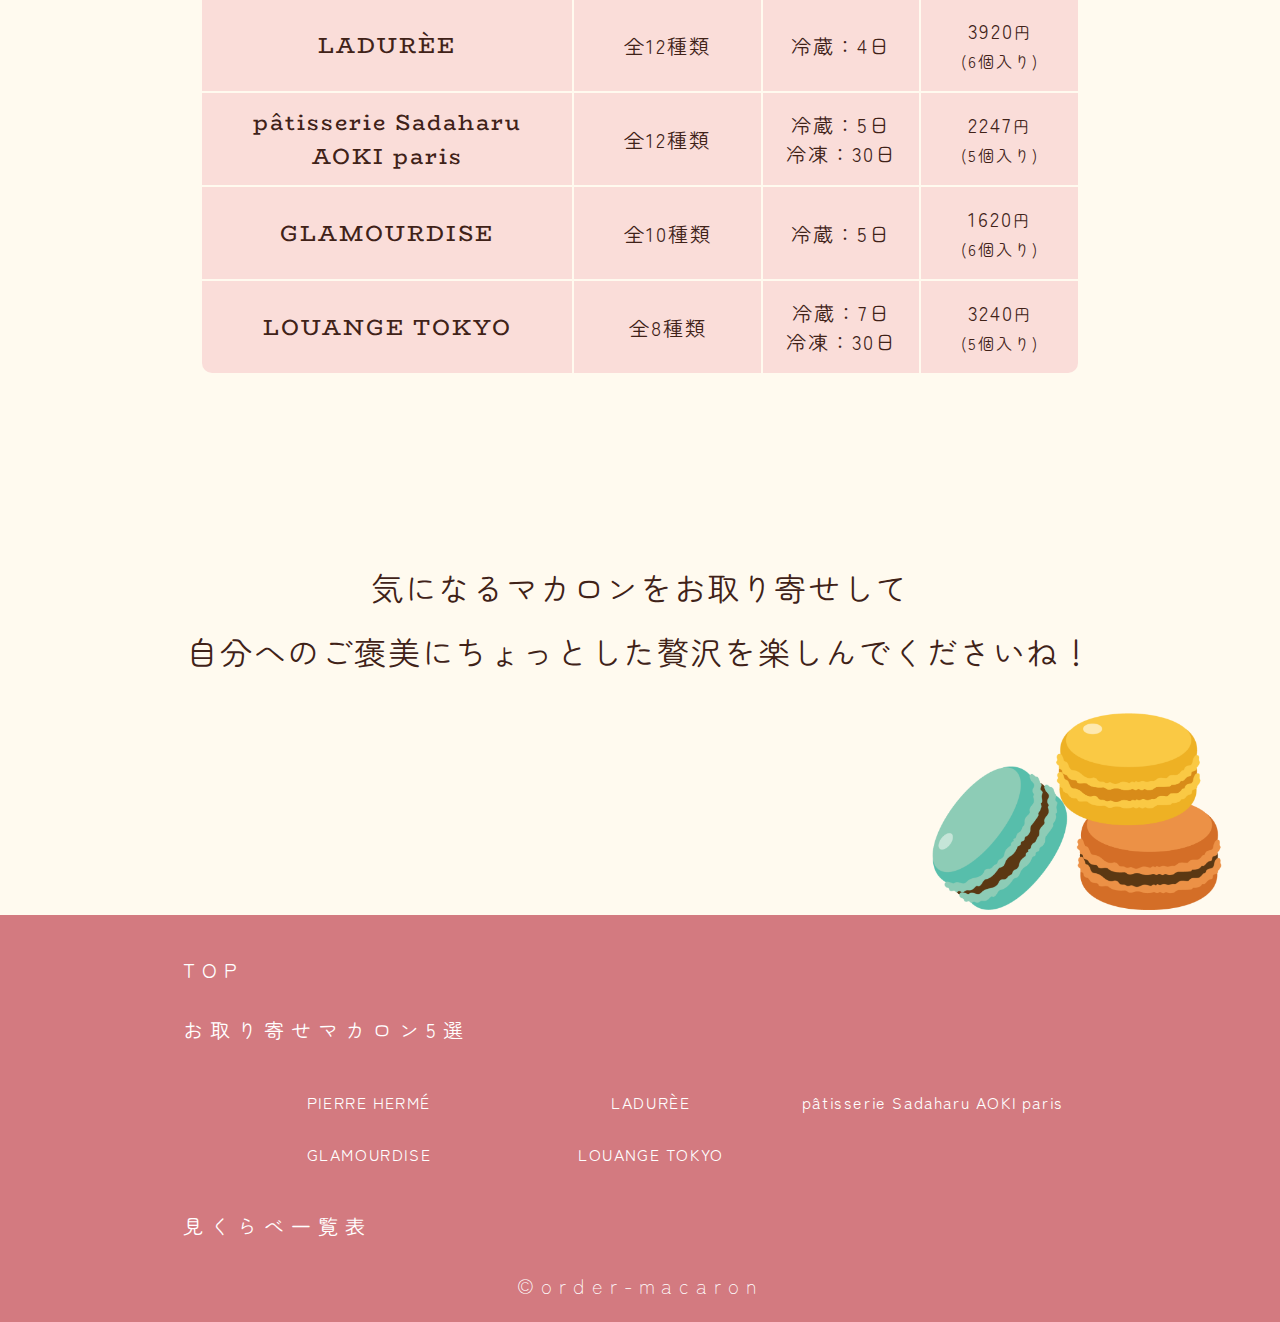
==== commit 0fca839b: "レスポンシブ微調整　9/29 14:33" ====
--- a/index.html
+++ b/index.html
@@ -285,13 +285,13 @@
             <p><a href="#recommend">お取り寄せマカロン5選</a></p>
             <table>
                 <tr class="table-top">
-                    <td><a href="pieere.html">PIERRE HERMÉ</a></td>
+                    <td><a href="pierre.html">PIERRE HERMÉ</a></td>
                     <td><a href="laduree.html">LADURÈE</a></td>
                     <td><a href="aoki.html">pâtisserie Sadaharu AOKI paris</a></td>
                 </tr>
                 <tr class="table-bottom">
-                    <td><a href="">GLAMOURDISE</a></td>
-                    <td><a href="">LOUANGE TOKYO</a></td>
+                    <td><a href="glamourdise.html">GLAMOURDISE</a></td>
+                    <td><a href="louange.html">LOUANGE TOKYO</a></td>
                 </tr>
             </table>
             <p><a href="#summery-table">見くらべ一覧表</a></p>
--- a/style.css
+++ b/style.css
@@ -462,7 +462,7 @@
     }
 }
 
-@media screen and (max-width:390px){
+@media screen and (max-width:600px){
     .about-w1200{
         display: none;
     }
@@ -504,26 +504,29 @@
     }
 }
 
-@media screen and (max-width:390px){
-    .about-contents{
-        padding-top: 50px;
-        height: auto;
-    }
-
-    .about-message{
-        font-size: 20px;
-        line-height: 250%;
-        letter-spacing: 8px;
-    }
-
-    .message-br{
-        display: block;
-    }
-}
-
 .ask{
     margin-top: 20px;
     margin-bottom: 150px;
+}
+
+@media screen and (max-width:1000px){
+    .ask{
+        margin-bottom: 100px;
+    }
+}
+
+@media screen and (max-width:700px){
+    .about-message{
+        font-size: 18px;
+        line-height: 220%;
+        letter-spacing: 7px;
+    }
+}
+
+@media screen and (max-width:600px){
+    .ask{
+        margin-bottom: 60px;
+    }
 }
 
 .macaron-tower{
@@ -534,11 +537,43 @@
     margin-top: 80px;
 }
 
+@media screen and (max-width:800px){
+    .about-contents{
+        padding-top: 100px;
+    }
+
+    .macaron-tower{
+        width: 150px;
+        height: 300px;
+        margin-top: 50px;
+    }
+}
+
 @media screen and (max-width:390px){
+    .about-contents{
+        padding-top: 50px;
+        height: auto;
+    }
+
     .macaron-tower{
         width: 100px;
         height: 195px;
         margin-top: 0px;
+    }
+
+    .about-message{
+        font-size: 20px;
+        line-height: 250%;
+        letter-spacing: 8px;
+    }
+
+    .message-br{
+        display: block;
+    }
+
+    .ask{
+        margin-top: 0;
+        margin-bottom: 40px;
     }
 }
 
@@ -638,9 +673,51 @@
     padding-left: 10px;
 }
 
+@media screen and (max-width:800px){
+    .speech-bubble-left{
+        width: 250px;
+    }
+
+    .speech-bubble-right{
+        width: 250px;
+    }
+
+    .bubble-text{
+        font-size: 16px;
+        top:30px;
+    }
+
+    .left-bottom{
+        top: 150px;
+    }
+
+    .right-bottom{
+        top: 150px;
+    }
+}
+
+@media screen and (max-width:600px){
+    .speech-bubble{
+        gap: 25%;
+    }
+
+    .speech-bubble-left{
+        width: 200px;
+    }
+
+    .speech-bubble-right{
+        width: 200px;
+    }
+
+    .bubble-text{
+        font-size: 14px;
+        top:27px;
+    }
+}
+
 @media screen and (max-width:390px){
     .about-main{
-        top: -130px;
+        top: 0px;
     }
 
     .about-macarons{
@@ -708,13 +785,17 @@
 @media screen and (max-width:1100px){
     .history{
         width: 82%;
-        margin-top: 0;
+        margin-top: 150px;
     }
 }
 
 @media screen and (max-width:850px){
     .about-text{
         margin-top: 0px;
+    }
+
+    .history{
+        margin-top: 0;
     }
 }
 
@@ -745,8 +826,16 @@
     padding-top: 15px;
 }
 
+@media screen and (max-width:390px){
+    .recommend-title h2{
+    font-size: 20px;
+    line-height: 100.023%; /* 20.005px */
+    letter-spacing: 4px;
+    }
+}
+
 .recommend-title img{
-    width: 7%;
+    width: 100px;
     height: auto;
     display: block;
     margin: 0 auto;
@@ -998,8 +1087,16 @@
     padding-top: 15px;
 }
 
+@media screen and (max-width:390px){
+    .summary-table-title h2{
+    font-size: 20px;
+    line-height: 100.023%; /* 20.005px */
+    letter-spacing: 4px;
+    }
+}
+
 .summary-table-title img{
-    width: 8%;
+    width: 100px;
     height: auto;
     display: block;
     margin: 0 auto;
@@ -1140,7 +1237,7 @@
         font-size: 26px;
     }
 
-    .summary-table img{
+    .summary-table-macaron{
         width: 180px;
         margin-left: 75%;
     }
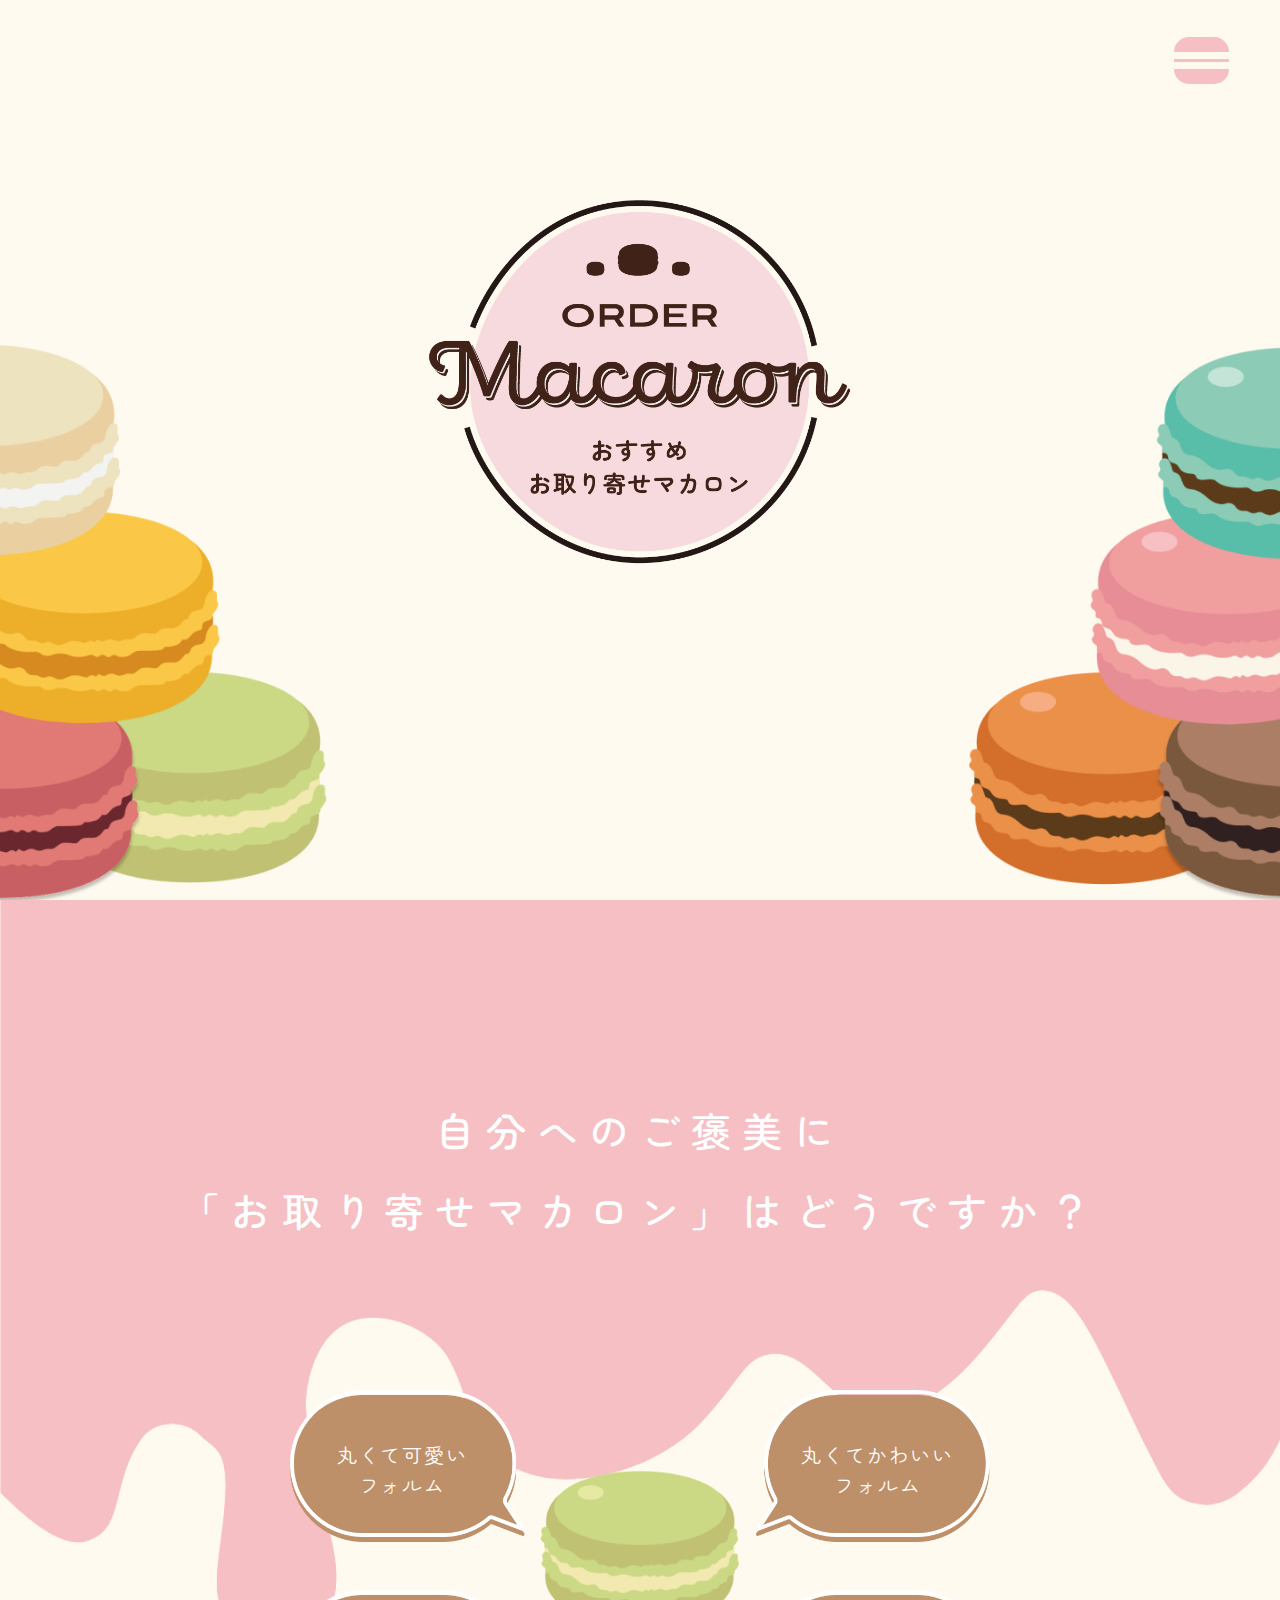
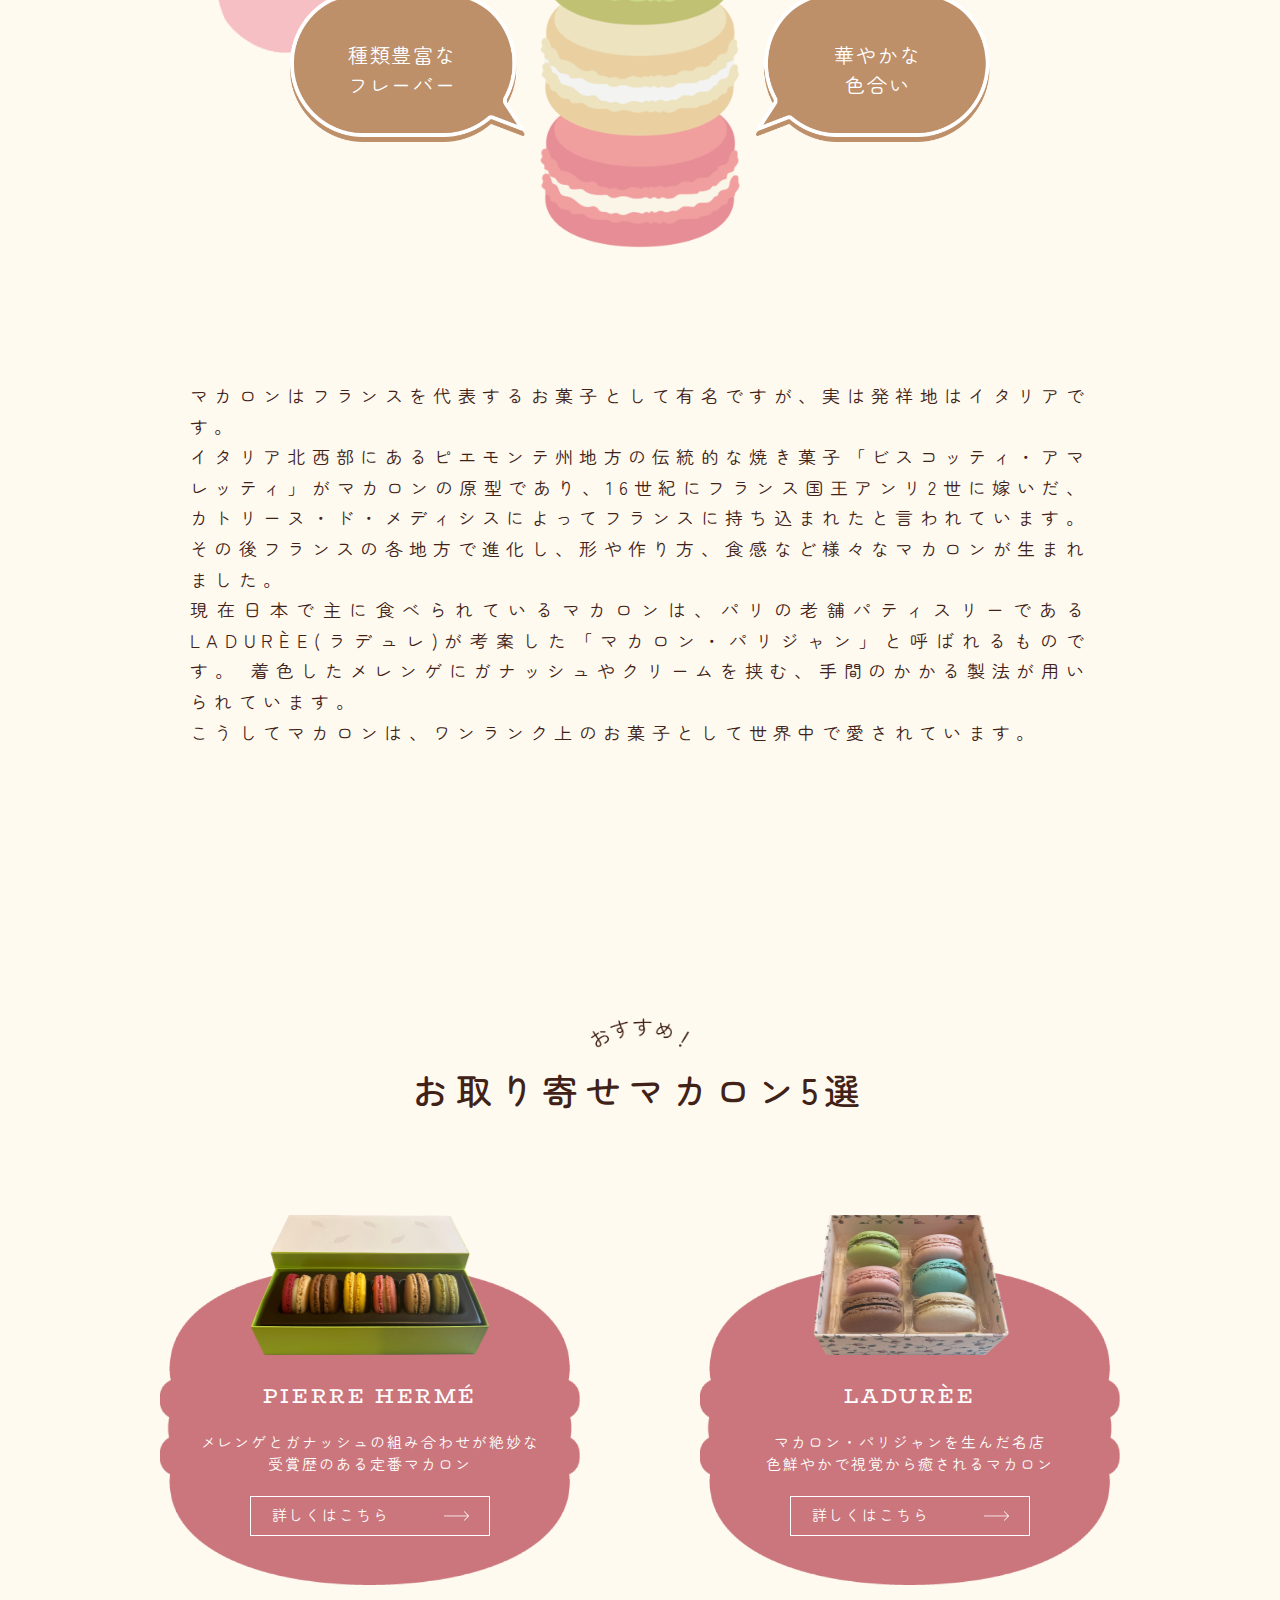
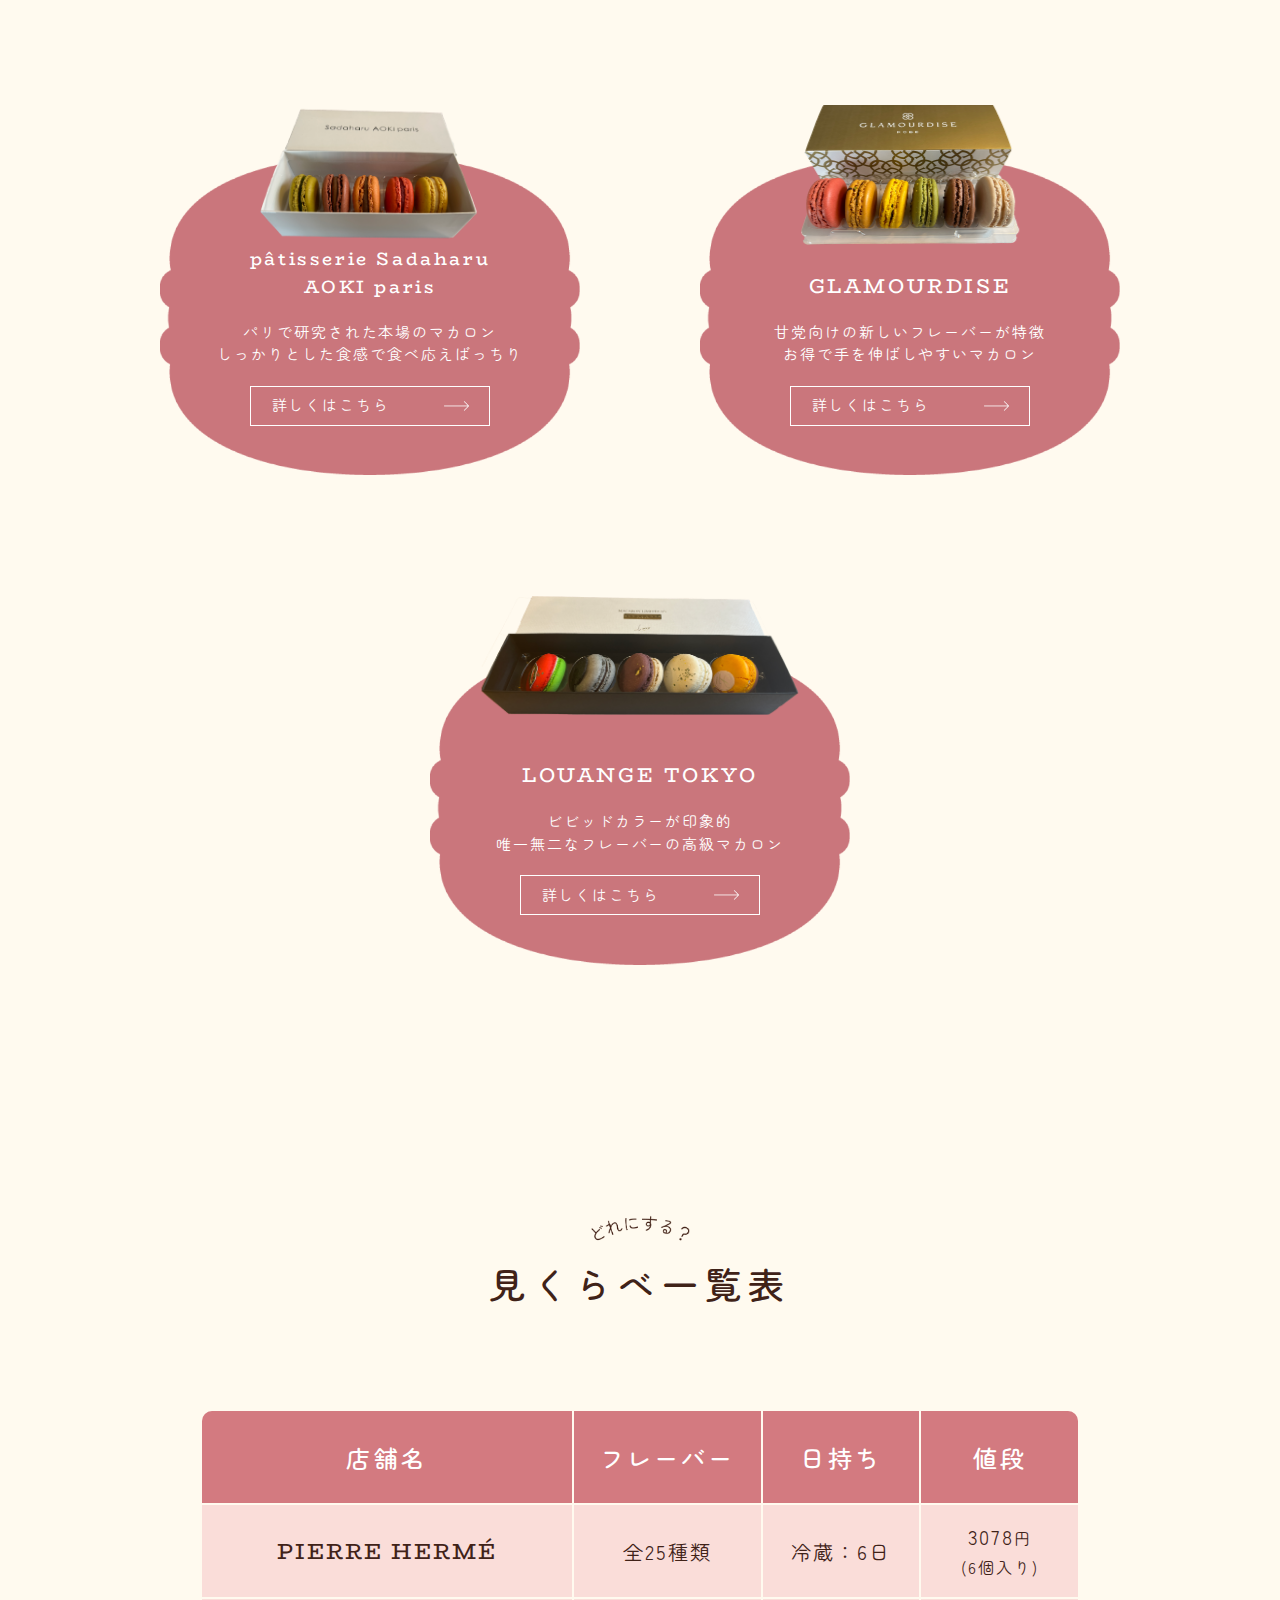
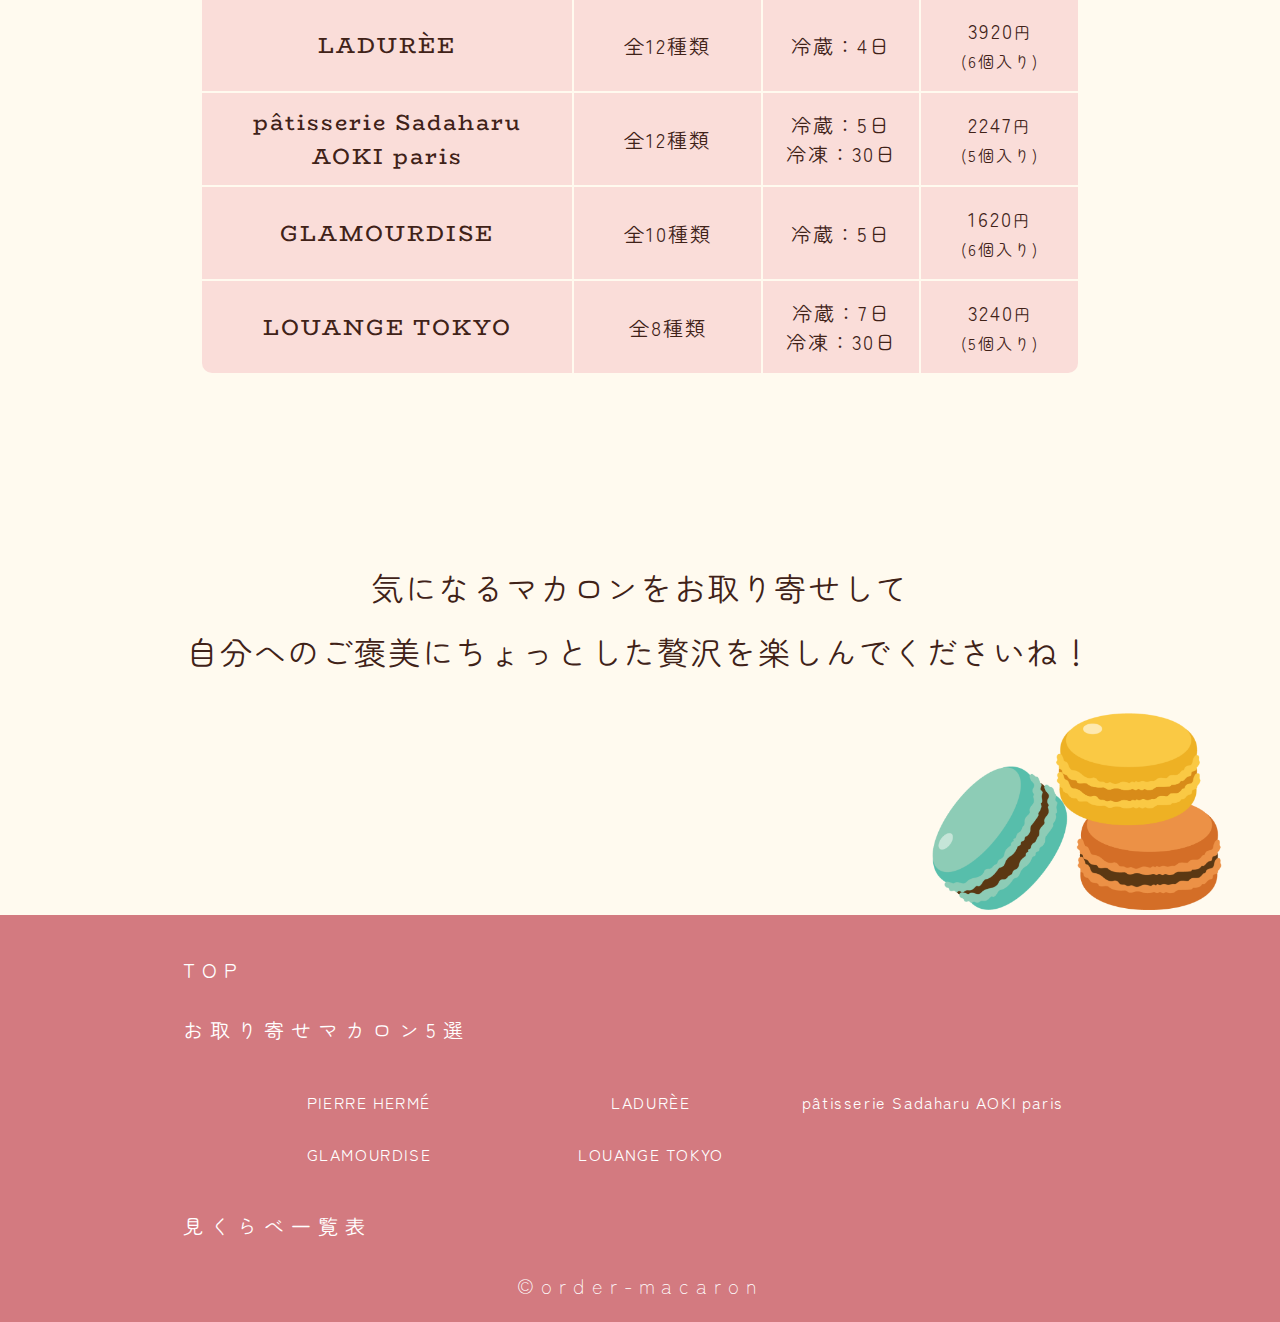
==== commit 92b7318f: "誤字修正 9/29 14:39" ====
--- a/index.html
+++ b/index.html
@@ -74,7 +74,7 @@
                                 </div>
                                 <div class="left-bottom bubble-left">
                                     <img class="bubble" src="./img/speech-bubble-left.png">
-                                    <p class="bubble-text">ガナッシュと<br>メレンゲの食感</p>
+                                    <p class="bubble-text">種類豊富な<br>フレーバー</p>
                                 </div>
                             </div>
                             <div class="speech-bubble-right">
@@ -84,7 +84,7 @@
                                 </div>
                                 <div class="right-bottom bubble-right">
                                     <img class="bubble" src="./img/speech-bubble-right.png">
-                                    <p class="bubble-text">ガナッシュと<br>メレンゲの食感</p>
+                                    <p class="bubble-text">華やかな<br>色合い</p>
                                 </div>
                             </div>
                         </div>
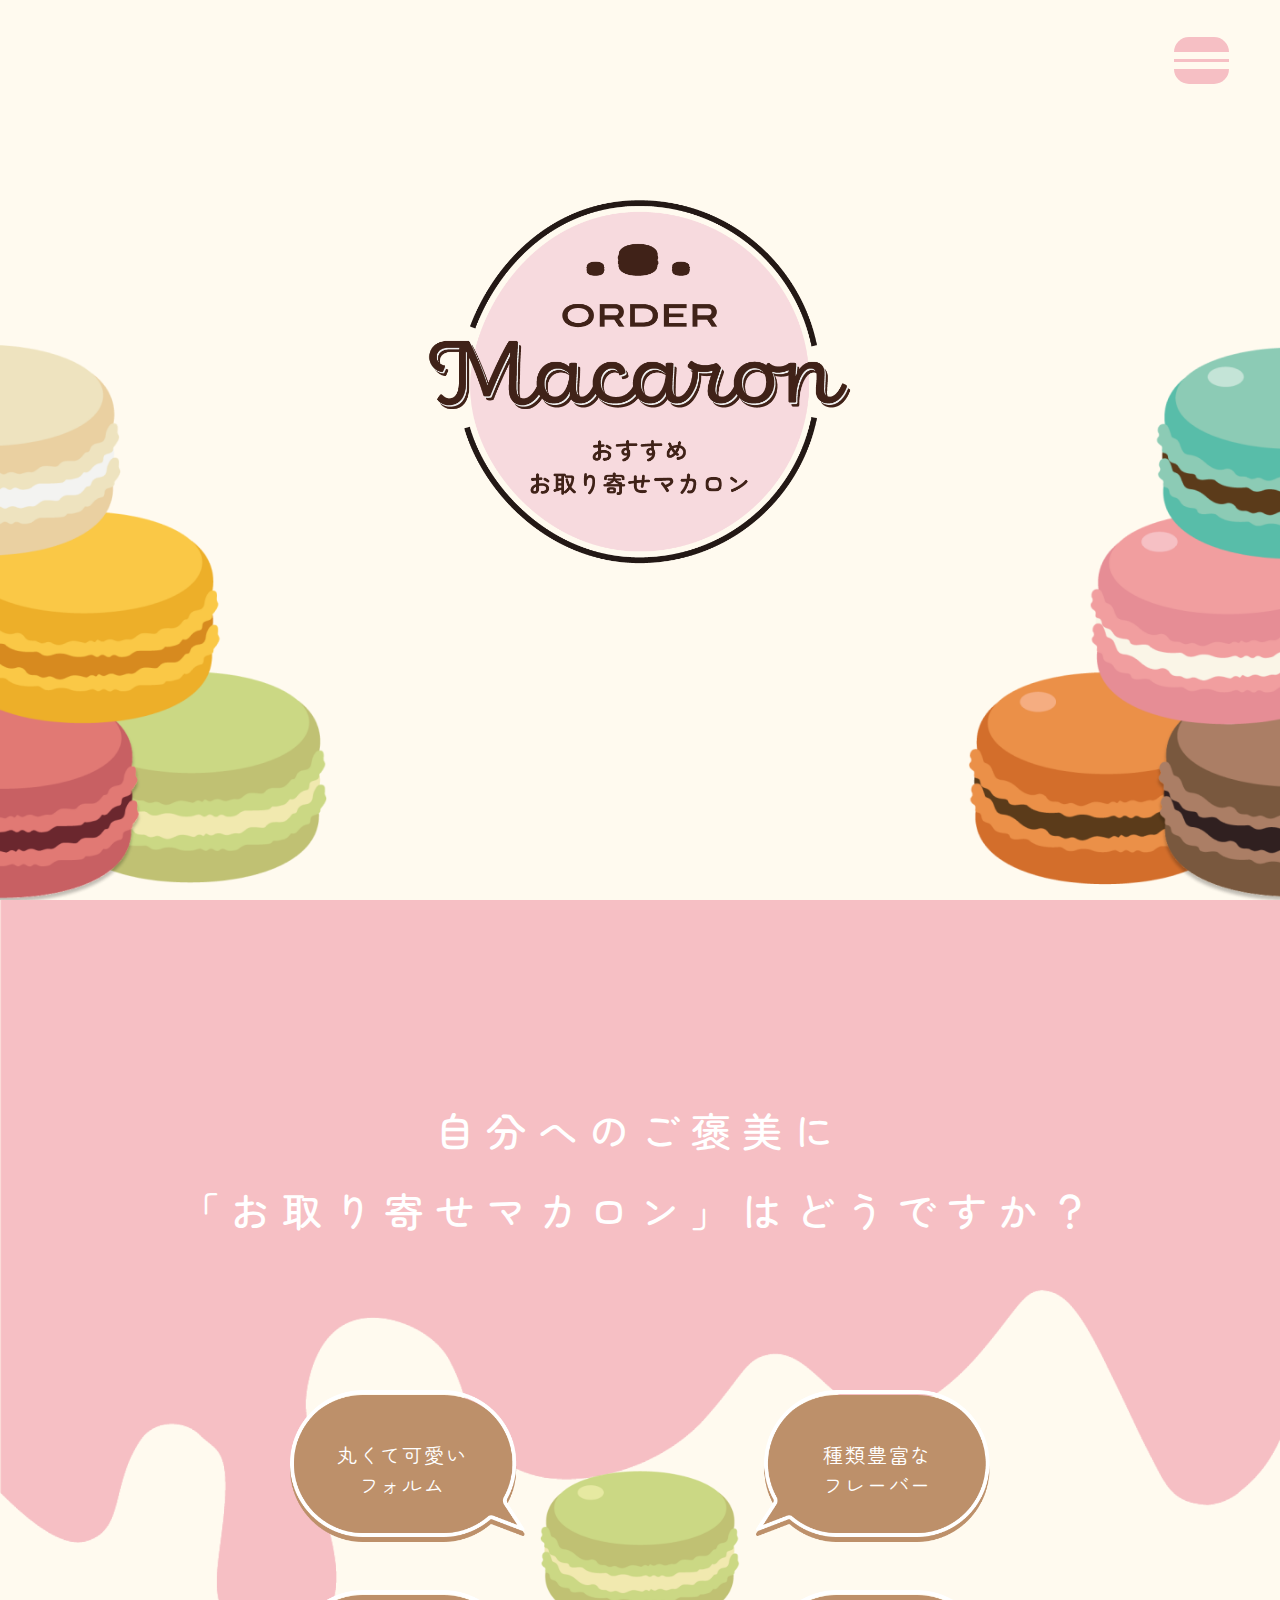
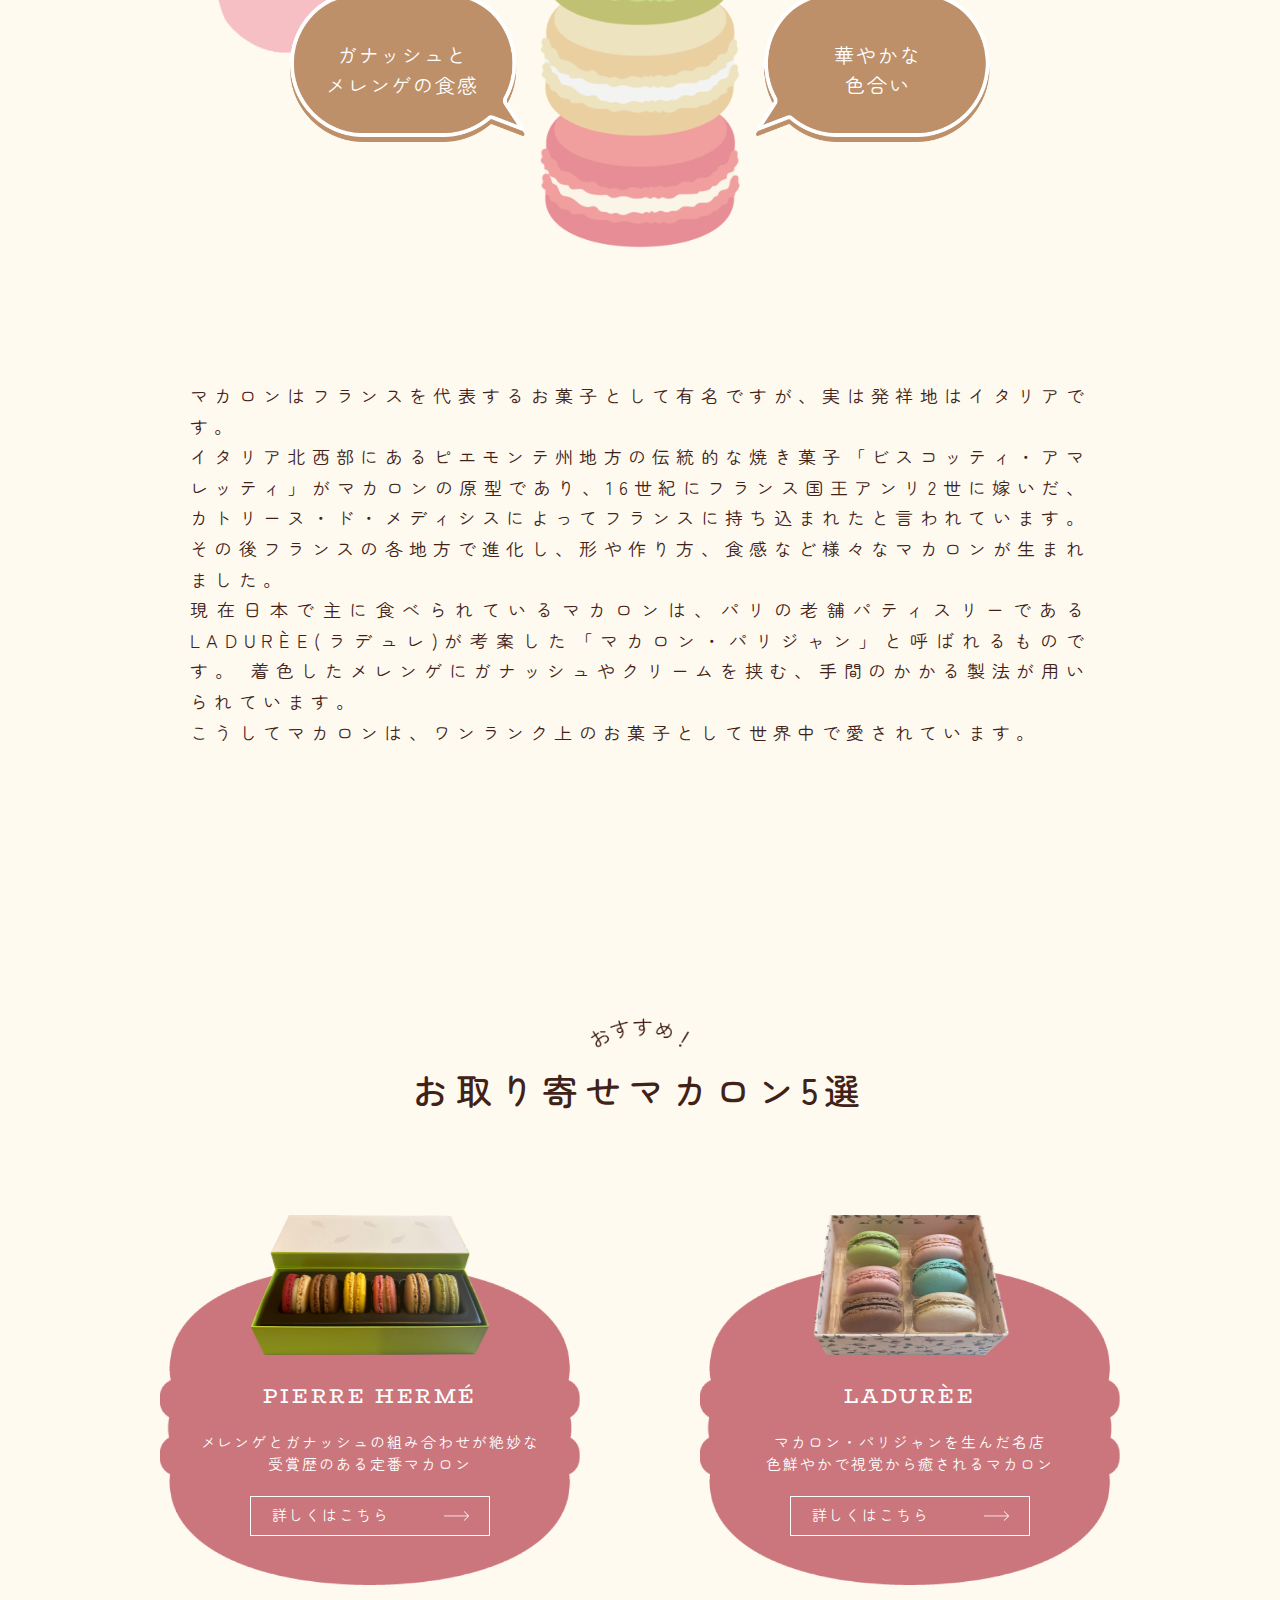
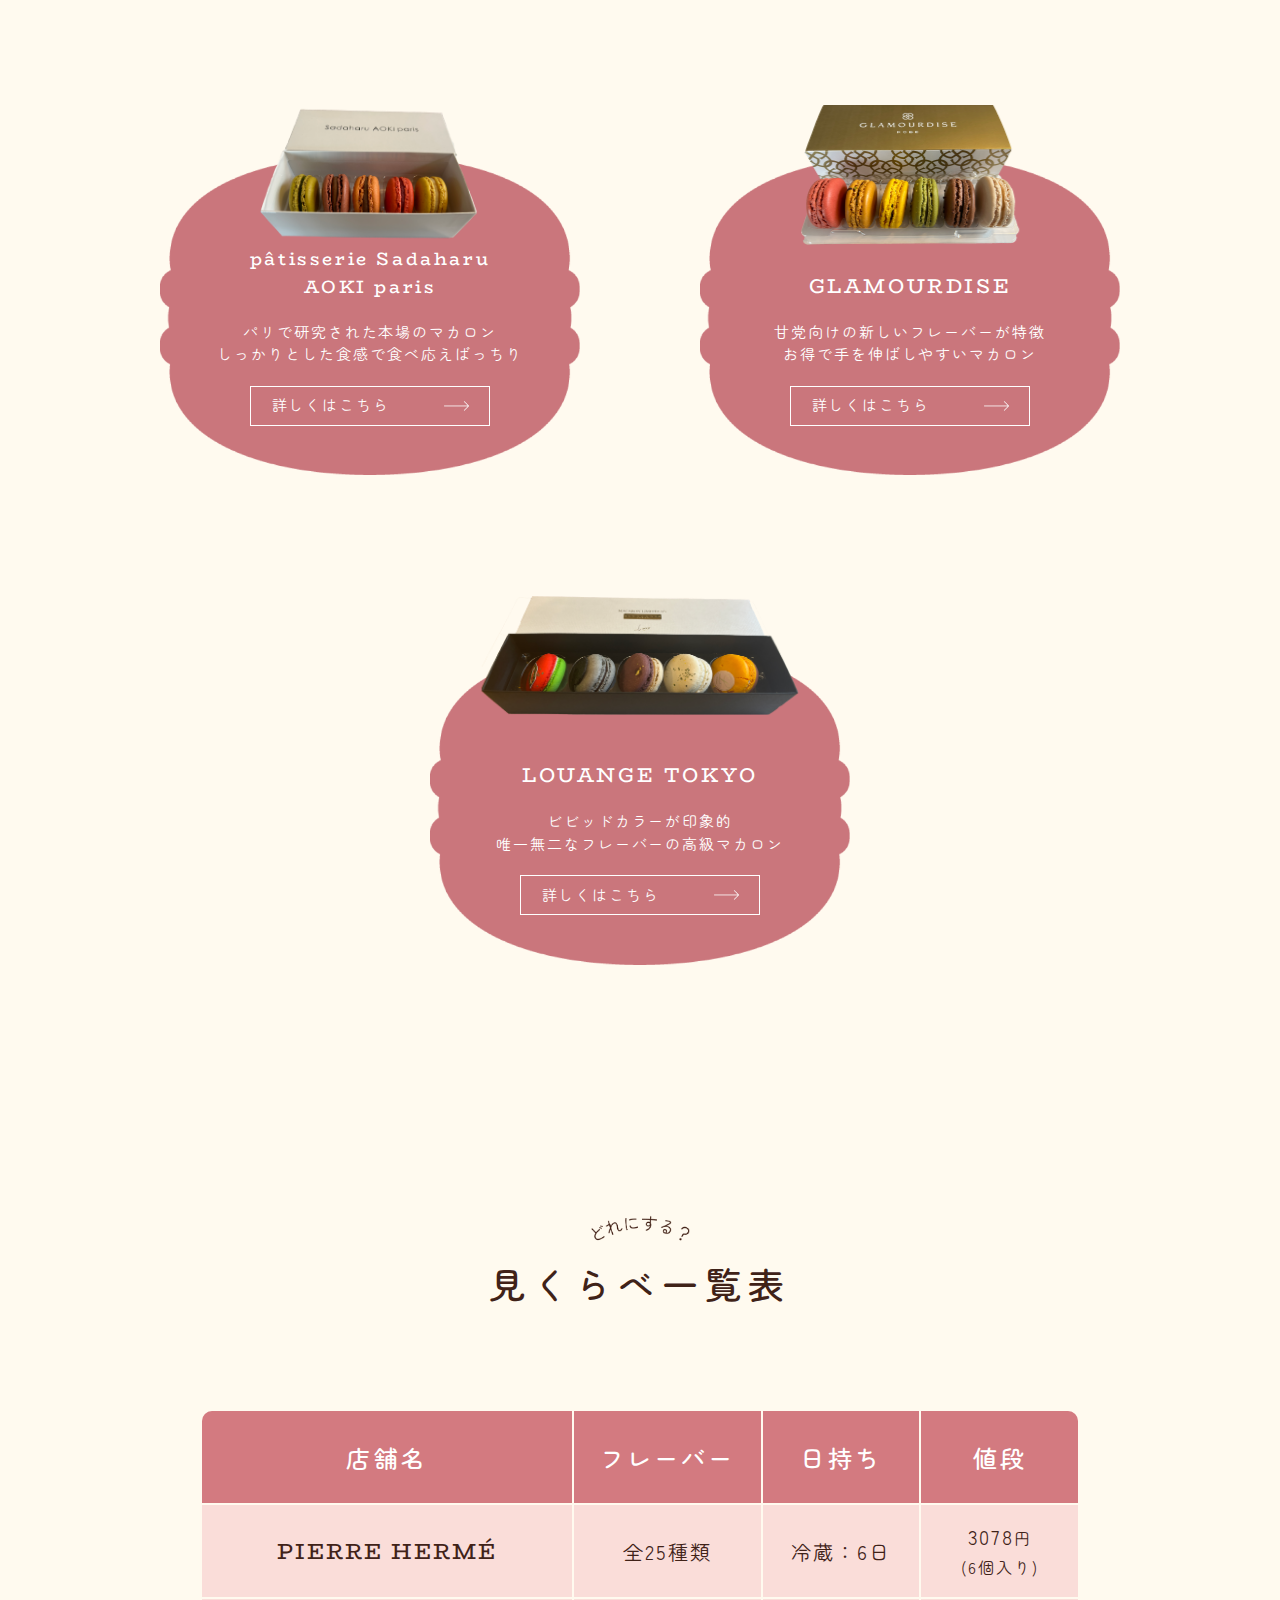
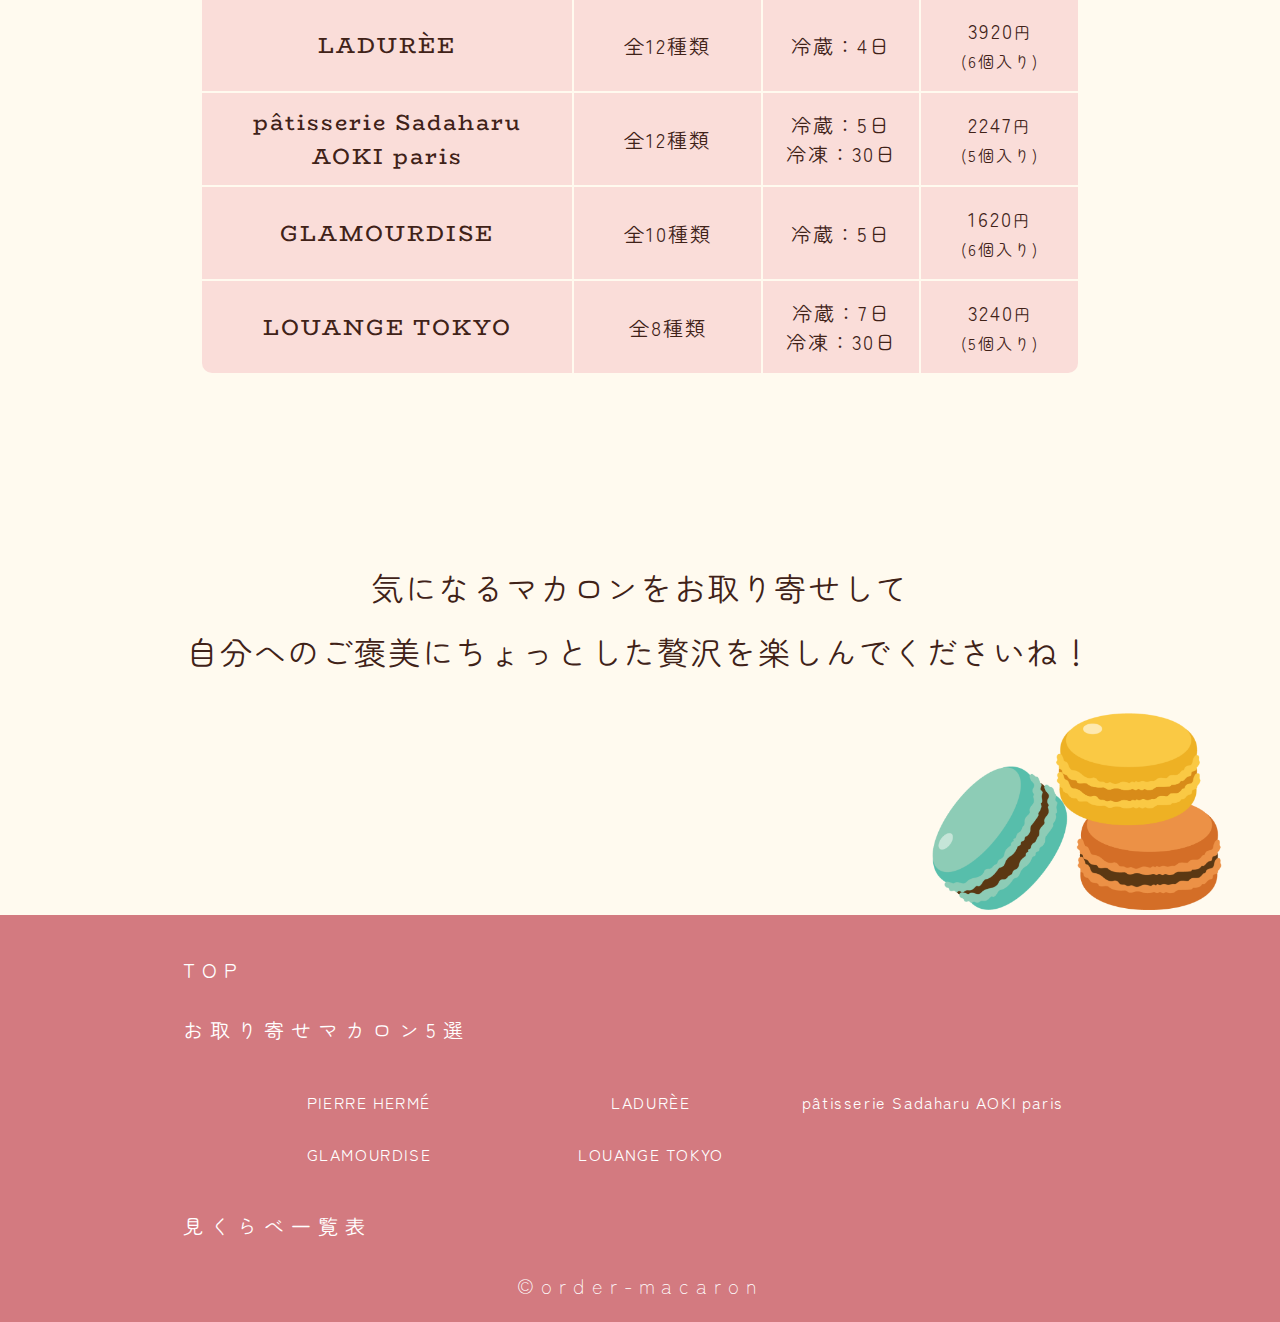
==== commit 628b3f7b: "誤字修正２ 9/29 14:42" ====
--- a/index.html
+++ b/index.html
@@ -74,13 +74,13 @@
                                 </div>
                                 <div class="left-bottom bubble-left">
                                     <img class="bubble" src="./img/speech-bubble-left.png">
-                                    <p class="bubble-text">種類豊富な<br>フレーバー</p>
+                                    <p class="bubble-text">ガナッシュと<br>メレンゲの食感</p>
                                 </div>
                             </div>
                             <div class="speech-bubble-right">
                                 <div class="right-top bubble-right">
                                     <img class="bubble" src="./img/speech-bubble-right.png">
-                                    <p class="bubble-text">丸くてかわいい<br>フォルム</p>
+                                    <p class="bubble-text">種類豊富な<br>フレーバー</p>
                                 </div>
                                 <div class="right-bottom bubble-right">
                                     <img class="bubble" src="./img/speech-bubble-right.png">
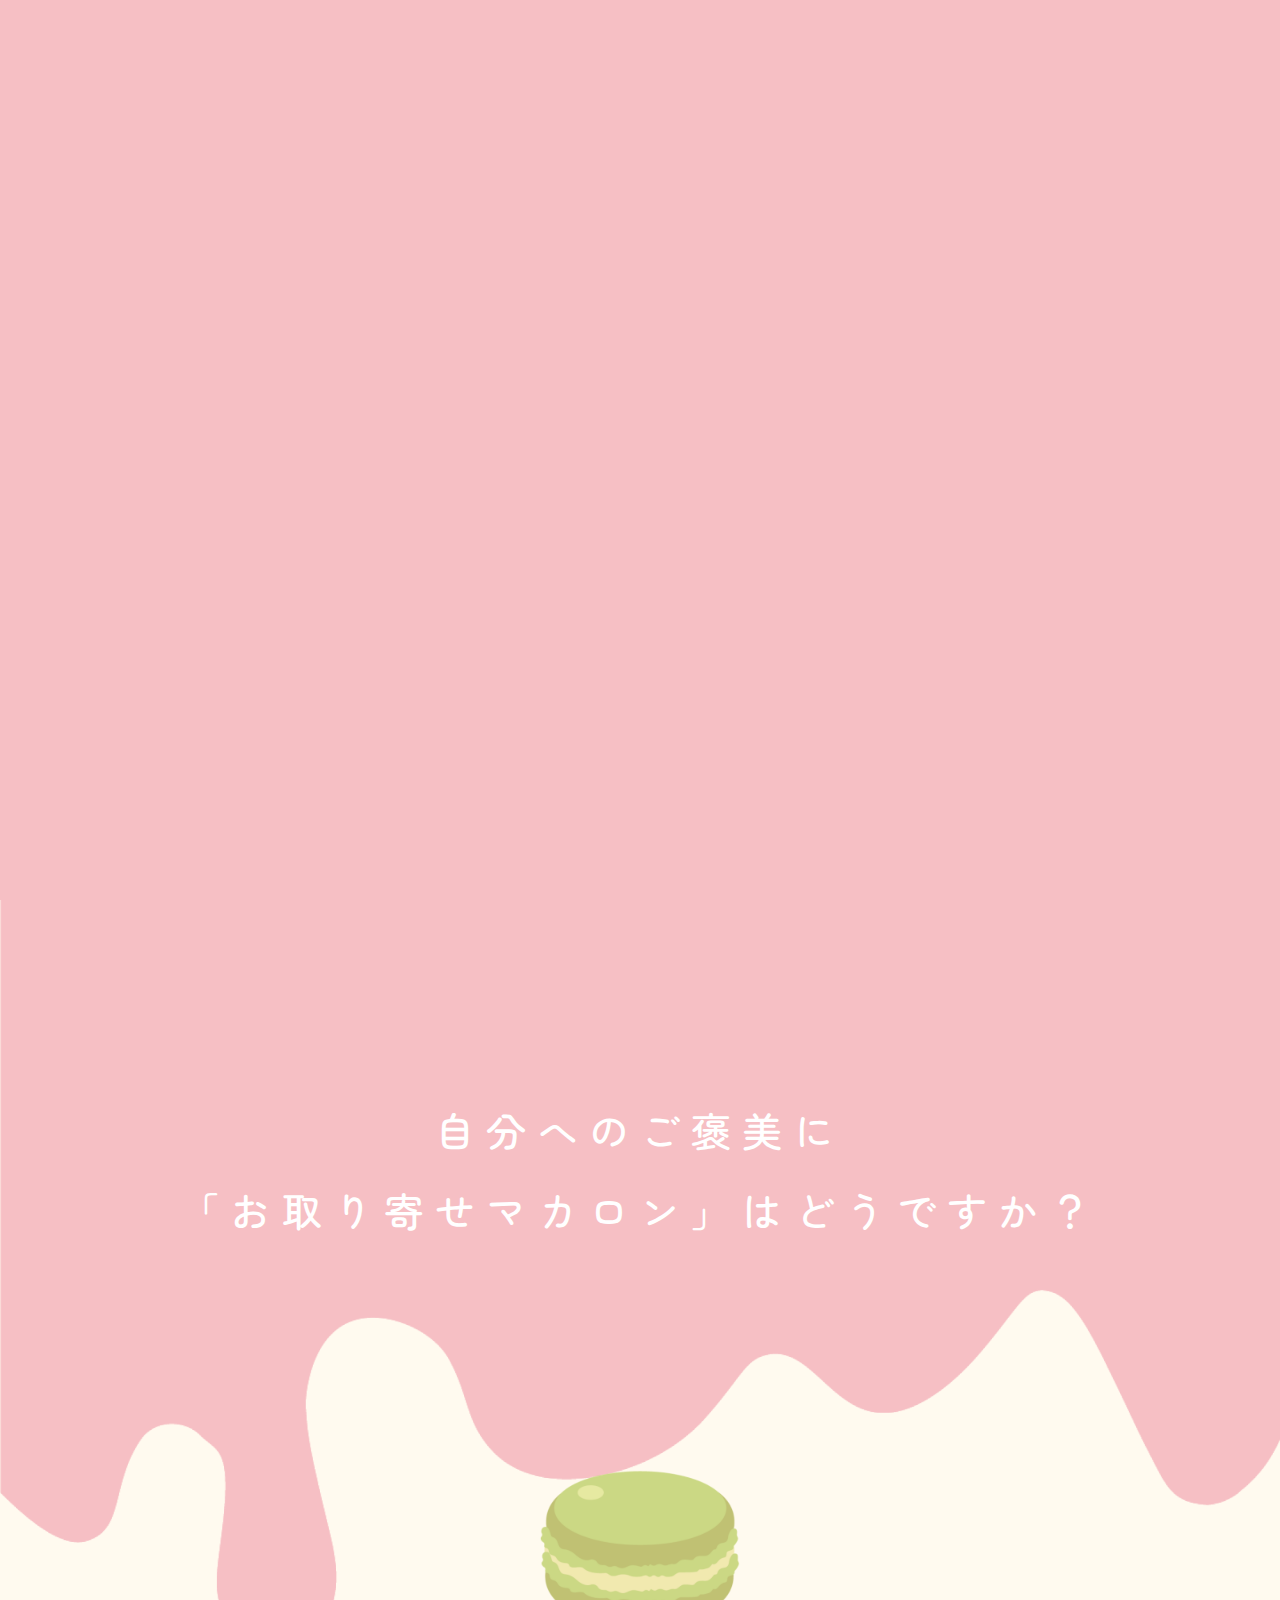
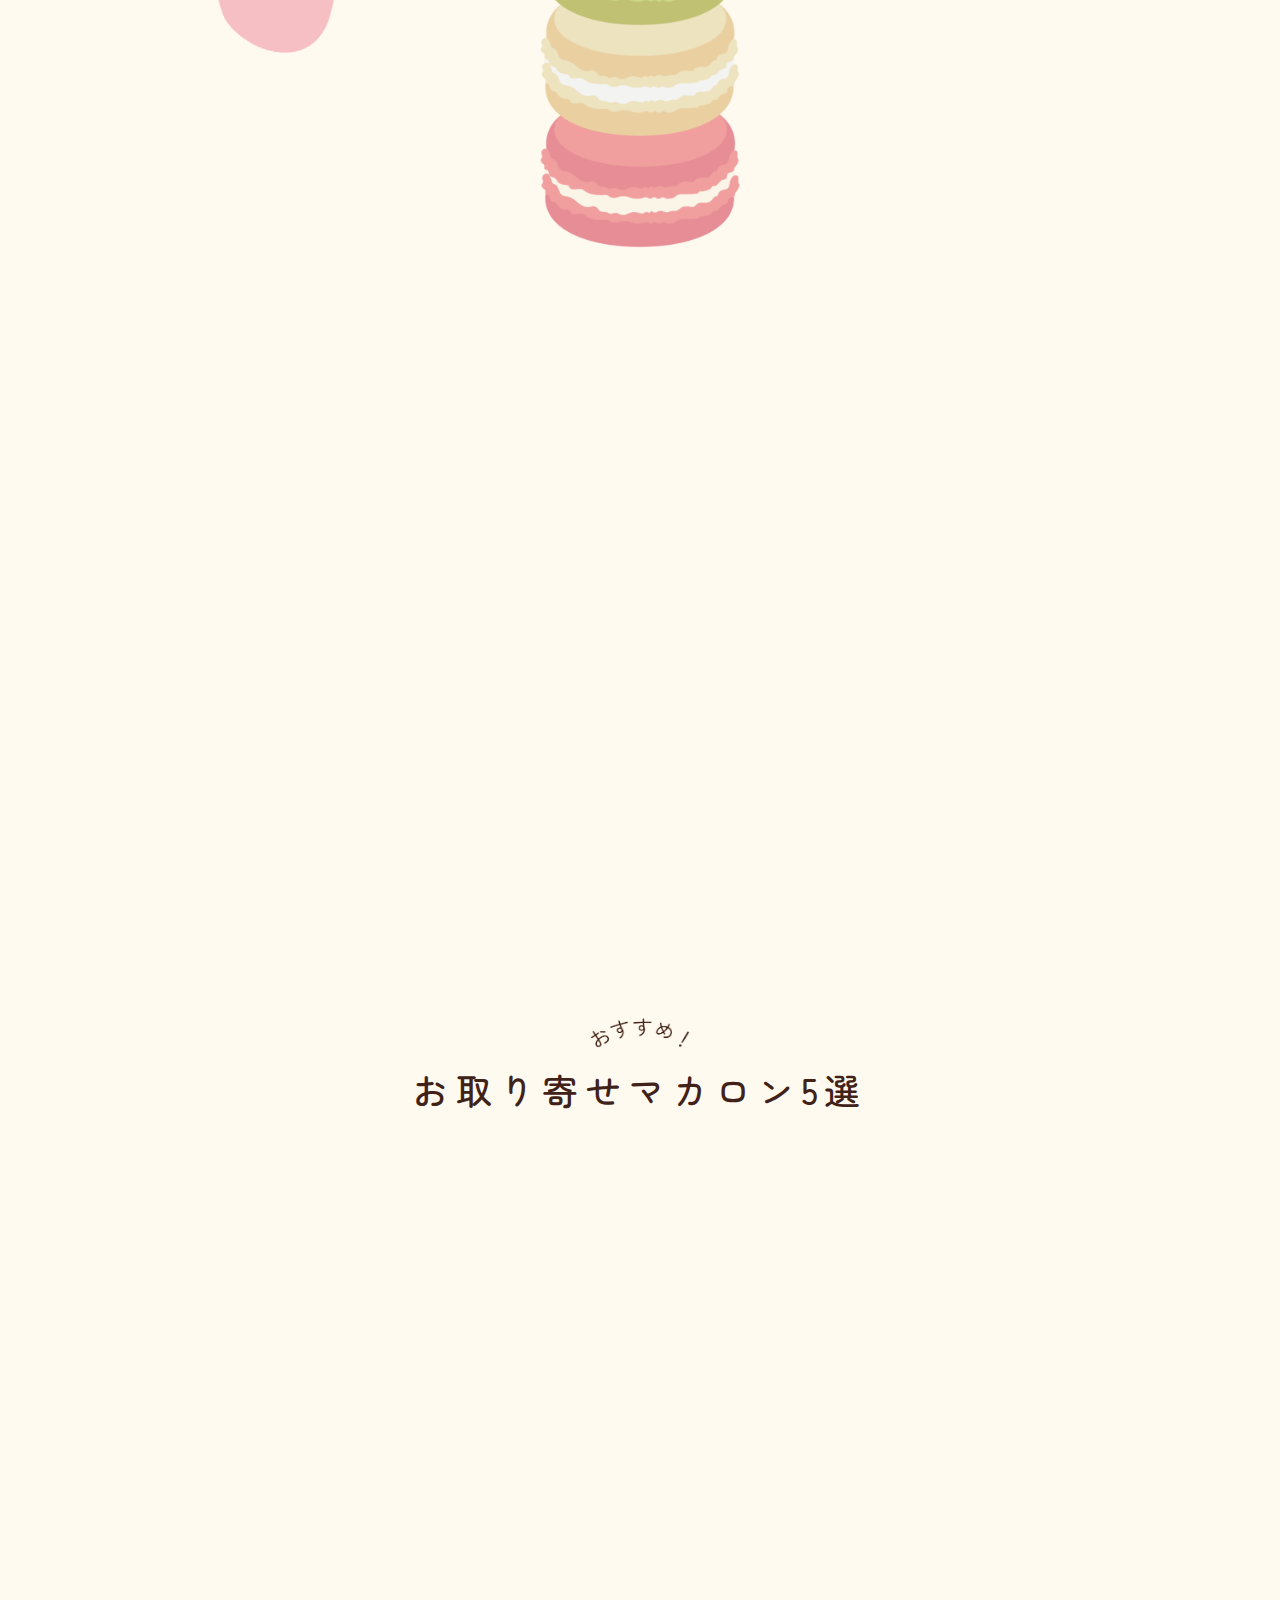
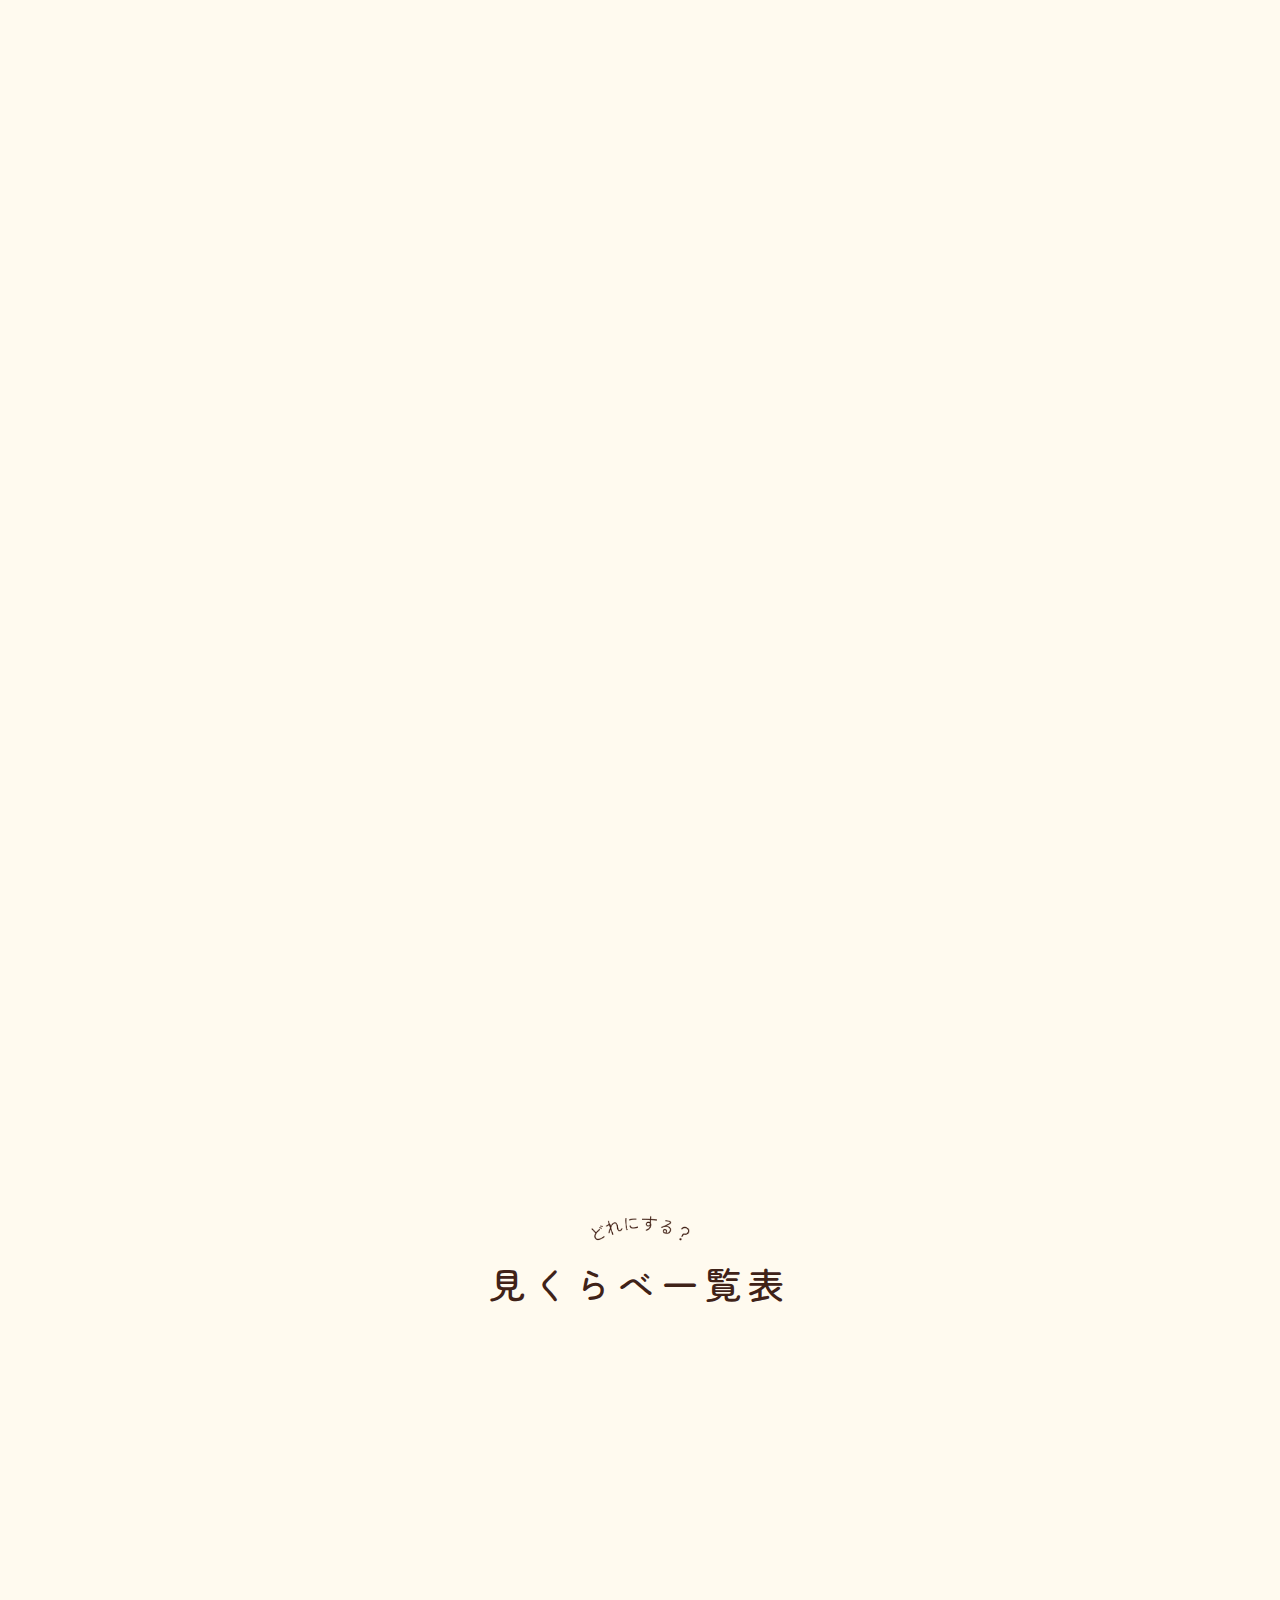
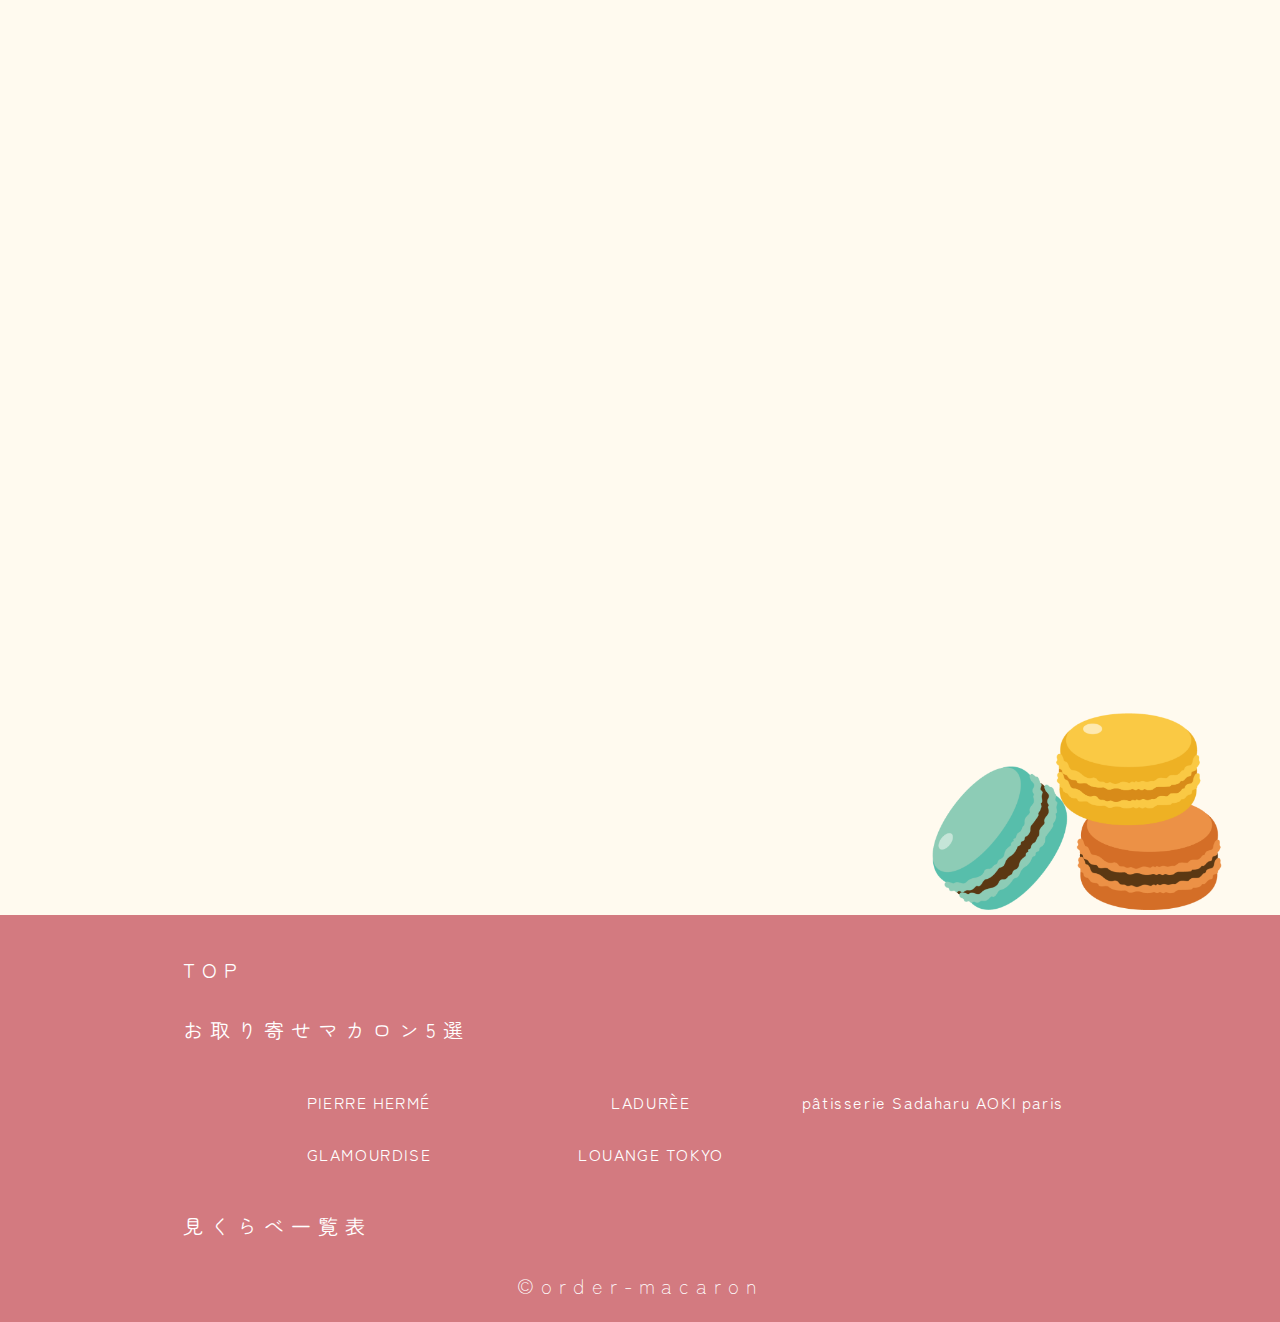
==== commit 7648502a: "動き追加　9/30 2:22" ====
--- a/index.html
+++ b/index.html
@@ -9,7 +9,7 @@
     <link rel="preconnect" href="https://fonts.googleapis.com">
     <link rel="preconnect" href="https://fonts.gstatic.com" crossorigin>
     <link href="https://fonts.googleapis.com/css2?family=BioRhyme:wght@200;300;400&family=Zen+Maru+Gothic:wght@300;400;500&display=swap" rel="stylesheet">
-    <script src="https://code.jquery.com/jquery-3.4.1.min.js" integrity="sha256-CSXorXvZcTkaix6Yvo6HppcZGetbYMGWSFlBw8HfCJo=" crossorigin="anonymous"></script>
+    <script src="https://code.jquery.com/jquery-3.7.1.min.js" integrity="sha256-/JqT3SQfawRcv/BIHPThkBvs0OEvtFFmqPF/lYI/Cxo=" crossorigin="anonymous"></script>
     <script type="text/javascript" src="main.js"></script>
     <title>お取り寄せマカロン</title>
 </head>
@@ -19,10 +19,8 @@
         <div class="nav">
             <!-- ハンバーガーメニューの表示・非表示を切り替えるチェックボックス -->
             <input id="drawer_input" class="drawer_hidden" type="checkbox">
-        
             <!-- ハンバーガーアイコン -->
             <label for="drawer_input" class="drawer_open"><span></span></label>
-        
             <!-- メニュー -->
             <nav class="nav_content">
               <ul class="nav_list">
@@ -40,11 +38,14 @@
               </ul>
             </nav>
             <div class="page-cover"></div>
+            <div class="loader-bg">
+                <div class="loader"></div>
+              </div>
         </div>
     </header>
     <section class="firstview" id="firstview">
         <h1><img class="logo" src="./img/logo8.png"></h1>
-        <img class="pc-firstview" src="./img/firstview/pc-firstview.png">
+        <video src="./firstview.mp4" autoplay muted></video>
         <img class="sp-firstview" src="./img/firstview/sp_firstview.png">
     </section>
     <section class="about" id="about">
@@ -67,22 +68,22 @@
                             </div>
                         </div>
                         <div class="speech-bubble">
-                            <div class="speech-bubble-left">
-                                <div class="left-top bubble-left">
+                            <div class="speech-bubble-right">
+                                <div class="left-top bubble-left scroll_right">
                                     <img class="bubble" src="./img/speech-bubble-left.png">
                                     <p class="bubble-text">丸くて可愛い<br>フォルム</p>
                                 </div>
-                                <div class="left-bottom bubble-left">
+                                <div class="left-bottom bubble-left scroll_right">
                                     <img class="bubble" src="./img/speech-bubble-left.png">
                                     <p class="bubble-text">ガナッシュと<br>メレンゲの食感</p>
                                 </div>
                             </div>
                             <div class="speech-bubble-right">
-                                <div class="right-top bubble-right">
+                                <div class="right-top bubble-right scroll_left">
                                     <img class="bubble" src="./img/speech-bubble-right.png">
                                     <p class="bubble-text">種類豊富な<br>フレーバー</p>
                                 </div>
-                                <div class="right-bottom bubble-right">
+                                <div class="right-bottom bubble-right scroll_left">
                                     <img class="bubble" src="./img/speech-bubble-right.png">
                                     <p class="bubble-text">華やかな<br>色合い</p>
                                 </div>
@@ -92,7 +93,7 @@
                 </div>
             </div>
         </div>
-        <div class="about-text">
+        <div class="about-text scroll_up">
             <p class="history">マカロンはフランスを代表するお菓子として有名ですが、実は発祥地はイタリアです。<br>
                 イタリア北西部にあるピエモンテ州地方の伝統的な焼き菓子「ビスコッティ・アマレッティ」がマカロンの原型であり、16世紀にフランス国王アンリ2世に嫁いだ、カトリーヌ・ド・メディシスによってフランスに持ち込まれたと言われています。
                 その後フランスの各地方で進化し、形や作り方、食感など様々なマカロンが生まれました。<br>
@@ -108,7 +109,7 @@
             <h2>お取り寄せマカロン5選</h2>
         </div>
         <div class="shop-info">
-            <div class="shop pierre">
+            <div class="shop pierre scroll_up">
                 <img class="shop-background" src="./img/shop-bgimg-D37A80.png" alt="">
                 <div class="shop-text">
                     <img class="shop-image" src="./img/shop-img/pierre-img.png">
@@ -121,7 +122,7 @@
                     </a>
                 </div>
             </div>
-            <div class="shop laduree">
+            <div class="shop laduree scroll_up">
                 <img class="shop-background" src="./img/shop-bgimg-D37A80.png" alt="">
                 <div class="shop-text">
                     <img class="shop-image" src="./img/shop-img/laduree-img.png">
@@ -134,7 +135,7 @@
                     </a>
                 </div>
             </div>
-            <div class="shop aoki">
+            <div class="shop aoki scroll_up">
                 <img class="shop-background" src="./img/shop-bgimg-D37A80.png" alt="">
                 <div class="shop-text">
                     <img class="shop-image aoki-shop-image" src="./img/shop-img/aoki-img.png">
@@ -148,7 +149,7 @@
                     </a>
                 </div>
             </div>
-            <div class="shop gramourdise">
+            <div class="shop gramourdise scroll_up">
                 <img class="shop-background" src="./img/shop-bgimg-D37A80.png" alt="">
                 <div class="shop-text">
                     <img class="shop-image" src="./img/shop-img/glamoudise-img.png">
@@ -161,7 +162,7 @@
                     </a>
                 </div>
             </div>
-            <div class="shop louange">
+            <div class="shop louange scroll_up">
                 <img class="shop-background" src="./img/shop-bgimg-D37A80.png" alt="">
                 <div class="shop-text">
                     <img class="shop-image louage-shop-image" src="./img/shop-img/louange-img.png">
@@ -181,7 +182,7 @@
             <img src="./img/subtitle2.png">
             <h2>見くらべ一覧表</h2>
         </div>
-        <div class="table-pc">
+        <div class="table-pc scroll_up">
             <table class="radius-table">
                 <tr>
                     <th>店舗名</th>
@@ -222,7 +223,7 @@
             </table>
         </div>
         <div class="table-sp-cover">
-            <div class="table-sp">
+            <div class="table-sp scroll_up">
                 <table class="each-table">
                     <tr><th class="shop-name">PIERRE HERMÉ</th></tr>
                     <tr><td class="shop-table-info">
@@ -275,8 +276,8 @@
                 </table>
             </div>
         </div>
-        <p>気になるマカロンをお取り寄せして<br>
-            自分へのご褒美に<br class="last-message-br">ちょっとした贅沢を楽しんでくださいね！</p>
+        <p><span class="smoothText"><span class="smoothTextTrigger">気になるマカロンをお取り寄せして<br>
+            自分へのご褒美に<br class="last-message-br">ちょっとした贅沢を楽しんでくださいね！</span></span></p>
         <img class="summary-table-macaron" src="./img/last-message-macaron.png">
     </section>
     <footer>
--- a/style.css
+++ b/style.css
@@ -40,6 +40,15 @@
     position: absolute;
   }
 
+  .drawer_open span:before{
+    content: 'Menu';
+    color: #fff;
+    font-size: 14px;
+    text-align: center;
+    padding-bottom: 2px;
+    line-height: 14px;
+  }
+
   @media screen and (max-width:390px){
     .drawer_open span,
     .drawer_open span:before,
@@ -58,11 +67,11 @@
   }
 
   .drawer_open span:before {
-    bottom: 10px;
+    bottom: 8px;
   }
 
   .drawer_open span:after {
-    top: 10px;
+    top: 8px;
   }
 
   @media screen and (max-width:390px){
@@ -85,6 +94,8 @@
     bottom: 0;
     height: 3px;
     border-radius: 0;
+    content: '';
+    padding-bottom: 0;
     transform: rotate(45deg);
   }
   
@@ -165,6 +176,12 @@
     transition: 0.5s;
   }
 
+  .drawer_open p{
+    z-index: 3;
+    color: #FFF;
+    text-align: justify;
+  }
+
 .nav_shop{
     display: flex;
     flex-wrap: wrap;
@@ -381,7 +398,7 @@
     z-index: 2;
 }
 
-.pc-firstview{
+video{
     width: 100%;
     left: 0;
     bottom: 0;
@@ -403,7 +420,7 @@
         width: 40%;
     }
 
-    .pc-firstview{
+    video{
         display: none;
     }
 
@@ -1024,7 +1041,7 @@
 @media screen and (max-width:390px){
     .shop-text p{
         font-size: 13px;
-        font-weight: 300;
+        font-weight: 400;
         letter-spacing: 1.69px;
         margin: 15px 0;
     }
@@ -1536,4 +1553,136 @@
     .copywrite{
         font-size: 12px;
     }
+}
+
+.scroll_left {
+    -webkit-transition: 0.8s ease-in-out;
+    -moz-transition: 0.8s ease-in-out;
+    -o-transition: 0.8s ease-in-out;
+    transition: 0.8s ease-in-out;
+    transform: translateX(-30px);
+    opacity: 0;
+    filter: alpha(opacity=0);
+    -moz-opacity: 0;
+}
+.scroll_left.on {
+    opacity: 1.0;
+    filter: alpha(opacity=100);
+    -moz-opacity: 1.0;
+    transform: translateX(0);
+}
+
+.scroll_right {
+    -webkit-transition: 0.8s ease-in-out;
+    -moz-transition: 0.8s ease-in-out;
+    -o-transition: 0.8s ease-in-out;
+    transition: 0.8s ease-in-out;
+    transform: translateX(30px);
+    opacity: 0;
+    filter: alpha(opacity=0);
+    -moz-opacity: 0;
+}
+.scroll_right.on {
+    opacity: 1.0;
+    filter: alpha(opacity=100);
+    -moz-opacity: 1.0;
+    transform: translateX(0);
+}
+
+.scroll_up {
+    transition: 0.8s ease-in-out;
+    transform: translateY(30px);
+    opacity: 0;
+  }
+  .scroll_up.on {
+    transform: translateY(0);
+    opacity: 1.0;
+  }
+  
+  .loader-bg {
+    width: 100vw;
+    height: 100vh;
+    position: fixed;
+    top: 0;
+    left: 0;
+    z-index: 9999;
+    background-color: #F6BFC4;
+    display: flex;
+    justify-content: center;
+    align-items: center;
+  }
+  
+  /* ローディングアニメーション */
+  .loader,
+.loader:before,
+.loader:after {
+  border-radius: 50%;
+  width: 2.5em;
+  height: 2.5em;
+  -webkit-animation-fill-mode: both;
+  animation-fill-mode: both;
+  -webkit-animation: load7 1.8s infinite ease-in-out;
+  animation: load7 1.8s infinite ease-in-out;
+}
+.loader {
+  color: #ffffff;
+  font-size: 10px;
+  margin: 80px auto;
+  position: relative;
+  text-indent: -9999em;
+  -webkit-transform: translateZ(0);
+  -ms-transform: translateZ(0);
+  transform: translateZ(0);
+  -webkit-animation-delay: -0.16s;
+  animation-delay: -0.16s;
+}
+.loader:before,
+.loader:after {
+  content: '';
+  position: absolute;
+  top: 0;
+}
+.loader:before {
+  left: -3.5em;
+  -webkit-animation-delay: -0.32s;
+  animation-delay: -0.32s;
+}
+.loader:after {
+  left: 3.5em;
+}
+@-webkit-keyframes load7 {
+  0%,
+  80%,
+  100% {
+    box-shadow: 0 2.5em 0 -1.3em;
+  }
+  40% {
+    box-shadow: 0 2.5em 0 0;
+  }
+}
+@keyframes load7 {
+  0%,
+  80%,
+  100% {
+    box-shadow: 0 2.5em 0 -1.3em;
+  }
+  40% {
+    box-shadow: 0 2.5em 0 0;
+  }
+}
+
+span.smoothText {
+	overflow: hidden;
+	display: block;
+}
+
+/* アニメーションで傾斜がついている文字列を水平に戻す*/
+span.smoothTextTrigger{
+	transition: 1s ease-in-out;
+	transform: translate3d(0,100%,0) skewY(12deg);
+	transform-origin: left;
+	display: block;
+}
+span.smoothTextTrigger.smoothTextAppear{
+    transform: translate3d(0,0,0) skewY(0);
 }